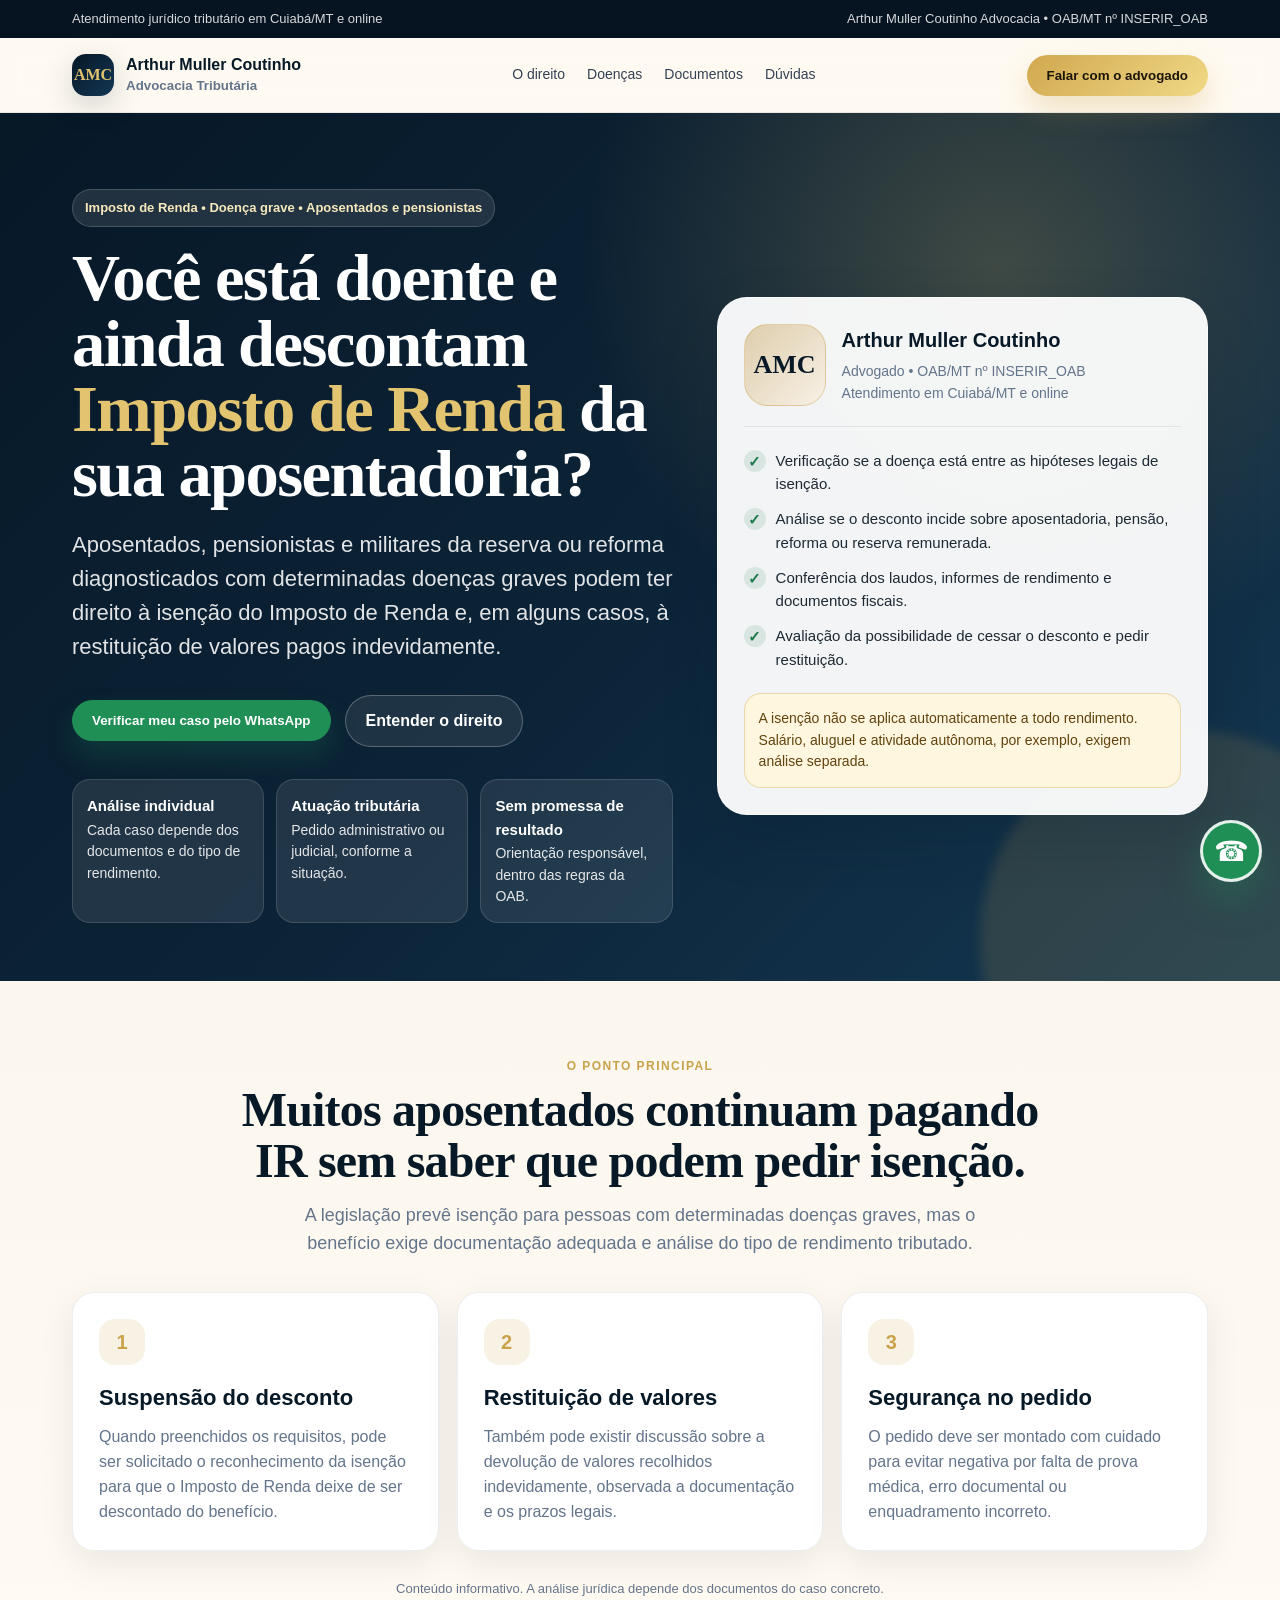
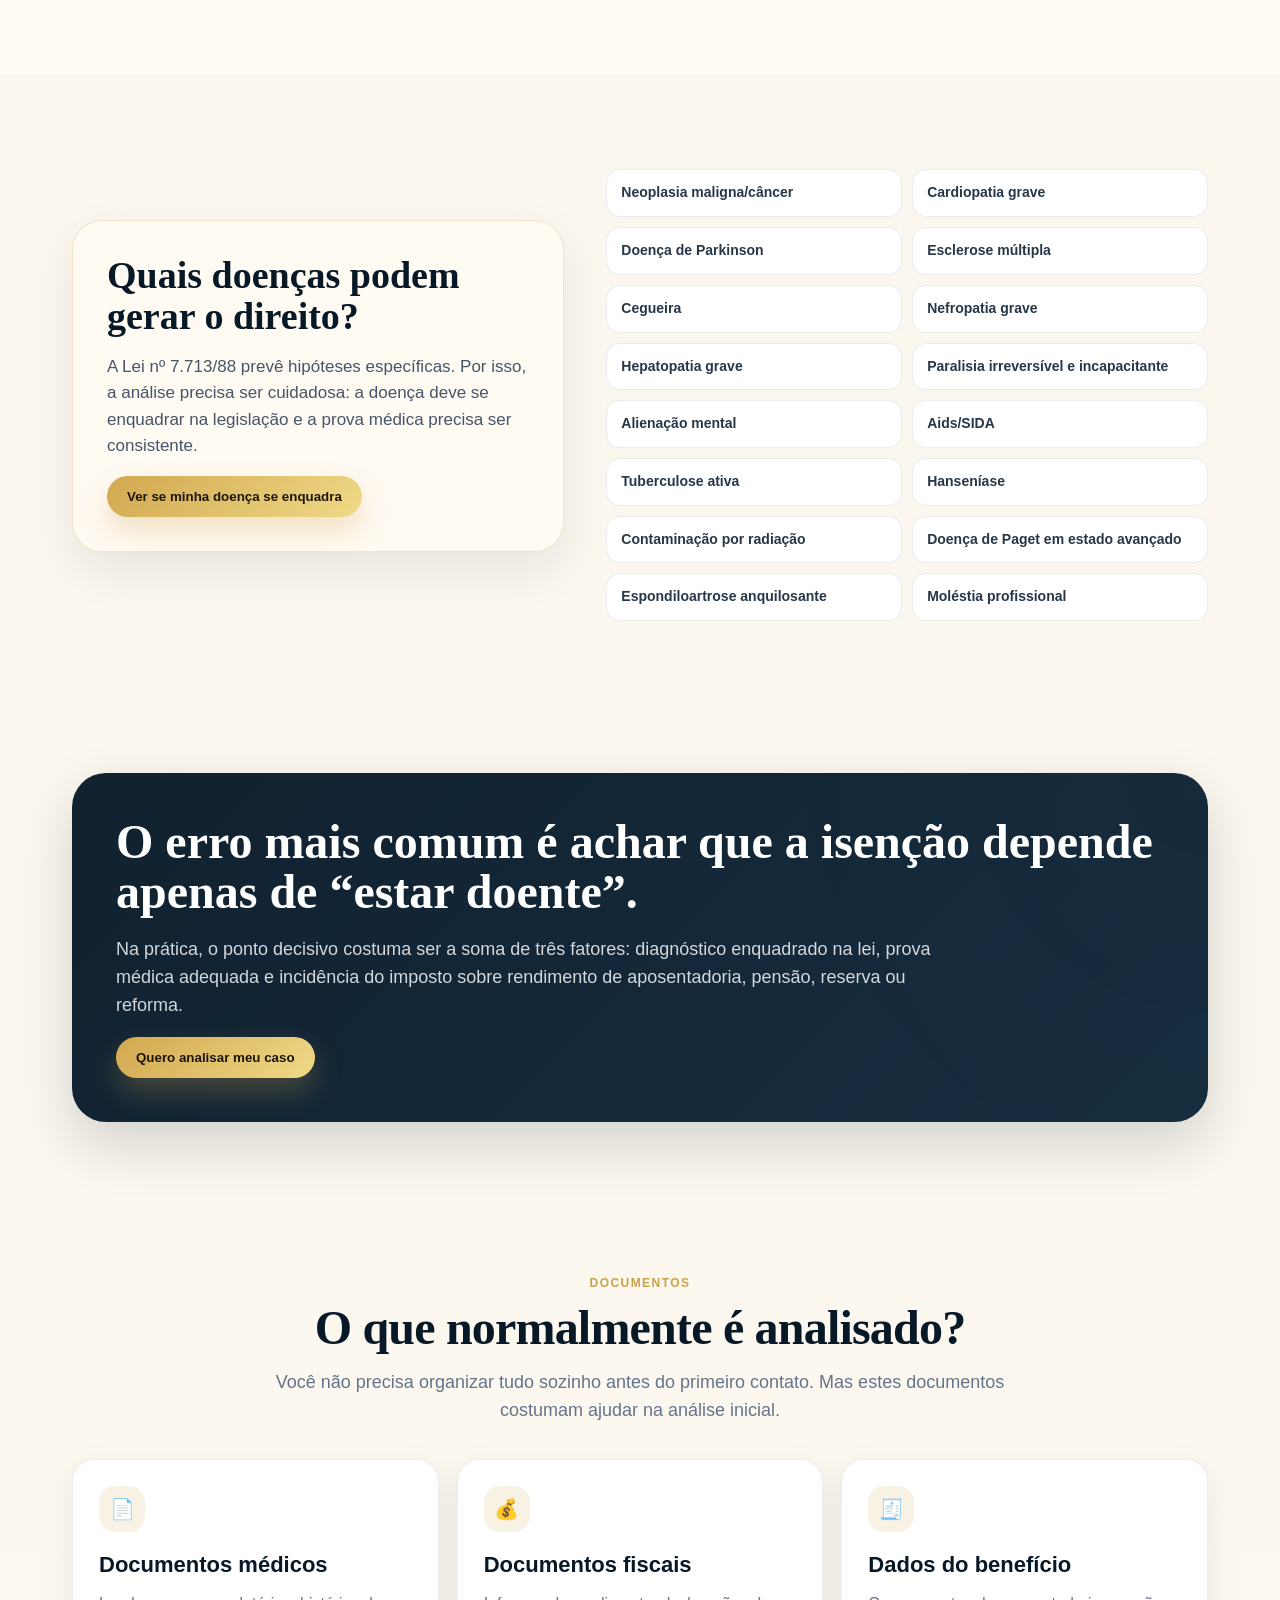
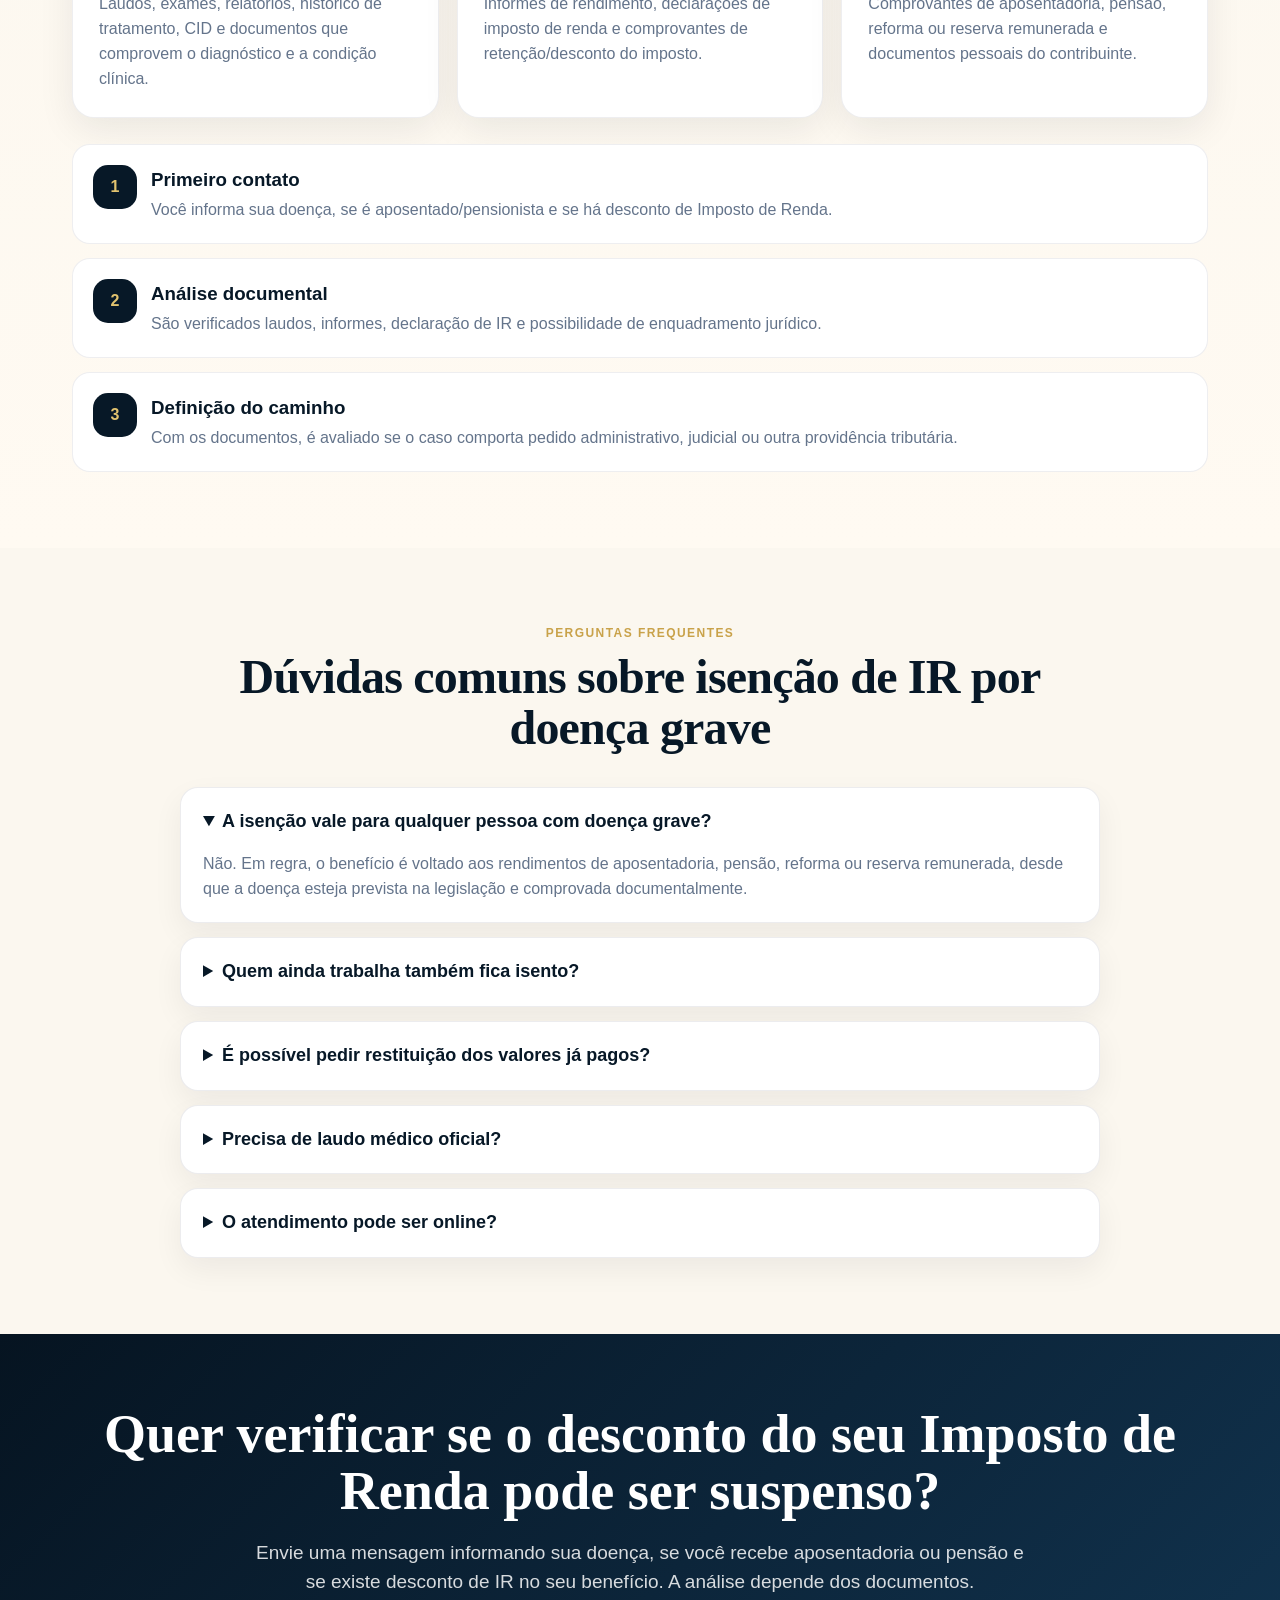
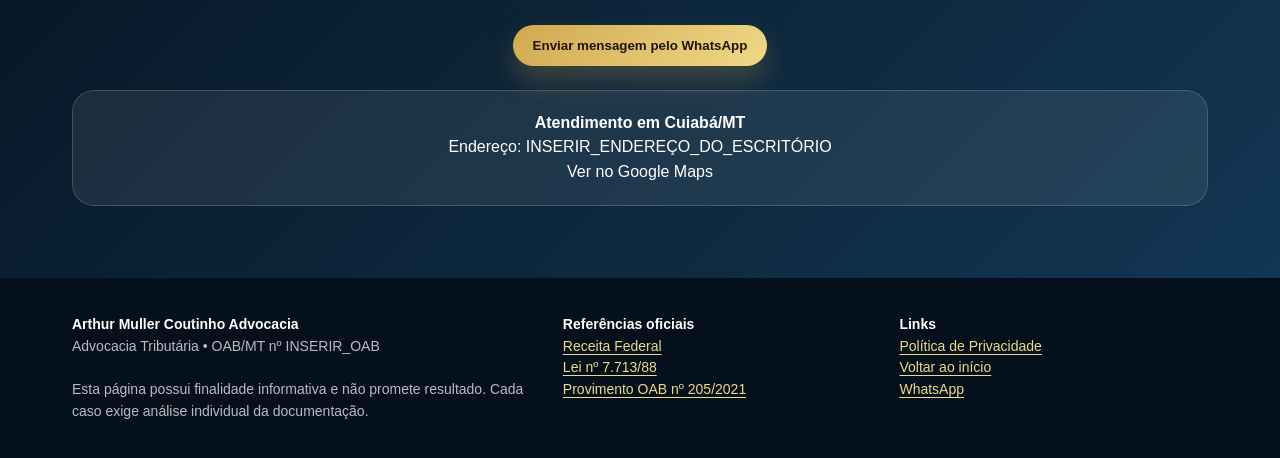
==== index.html @ 7a02614e "Add files via upload" ====
<!DOCTYPE html>
<html lang="pt-BR">
<head>
  <meta charset="UTF-8" />
  <meta name="viewport" content="width=device-width, initial-scale=1.0" />
  <title>Isenção de Imposto de Renda por Doença Grave | Arthur Muller Coutinho Advocacia</title>
  <meta name="description" content="Aposentados, pensionistas e militares reformados com doença grave podem ter direito à isenção de Imposto de Renda e à restituição de valores pagos indevidamente. Atendimento jurídico tributário em Cuiabá/MT." />
  <meta name="robots" content="index, follow" />
  <meta property="og:title" content="Aposentado com doença grave pode ter direito à isenção de Imposto de Renda" />
  <meta property="og:description" content="Entenda se é possível suspender o desconto mensal do IR e buscar restituição dos últimos anos." />
  <meta property="og:type" content="website" />
  <meta property="og:locale" content="pt_BR" />

  <style>
    :root {
      --navy: #071827;
      --navy-2: #0d2538;
      --gold: #c9a24a;
      --gold-2: #e2c36f;
      --cream: #f7f1e7;
      --paper: #fffaf2;
      --text: #1e2933;
      --muted: #64748b;
      --green: #1f7a4d;
      --white: #ffffff;
      --danger: #8a4b13;
      --shadow: 0 22px 55px rgba(7, 24, 39, .16);
      --radius: 22px;
      --max: 1180px;
    }

    * { box-sizing: border-box; }
    html { scroll-behavior: smooth; }
    body {
      margin: 0;
      font-family: Arial, Helvetica, sans-serif;
      color: var(--text);
      background: #fbf7ef;
      line-height: 1.55;
    }

    a { color: inherit; text-decoration: none; }
    .container { max-width: var(--max); margin: 0 auto; padding: 0 22px; }

    .topbar {
      background: #061421;
      color: rgba(255,255,255,.84);
      font-size: 13px;
      padding: 9px 0;
    }

    .topbar .container {
      display: flex;
      justify-content: space-between;
      gap: 16px;
      align-items: center;
      flex-wrap: wrap;
    }

    header {
      position: sticky;
      top: 0;
      z-index: 50;
      background: rgba(255, 250, 242, .94);
      backdrop-filter: blur(12px);
      border-bottom: 1px solid rgba(7, 24, 39, .08);
    }

    .nav {
      min-height: 74px;
      display: flex;
      align-items: center;
      justify-content: space-between;
      gap: 20px;
    }

    .brand {
      display: flex;
      align-items: center;
      gap: 12px;
      font-weight: 800;
      color: var(--navy);
    }

    .brand-mark {
      width: 42px; height: 42px;
      border-radius: 14px;
      background: linear-gradient(135deg, var(--navy), #123653);
      display: grid; place-items: center;
      color: var(--gold-2);
      font-family: Georgia, serif;
      font-weight: 900;
      box-shadow: 0 10px 30px rgba(7,24,39,.18);
    }

    .brand small {
      display: block;
      color: var(--muted);
      font-weight: 600;
      margin-top: -2px;
    }

    .menu {
      display: flex;
      gap: 22px;
      align-items: center;
      font-size: 14px;
      color: #334155;
    }

    .btn {
      display: inline-flex;
      align-items: center;
      justify-content: center;
      gap: 9px;
      border: 0;
      border-radius: 999px;
      padding: 13px 20px;
      font-weight: 800;
      cursor: pointer;
      transition: transform .18s ease, box-shadow .18s ease, opacity .18s ease;
      text-align: center;
    }

    .btn:hover { transform: translateY(-1px); }
    .btn-gold {
      background: linear-gradient(135deg, #d1a84f, #f0d987);
      color: #1c1609;
      box-shadow: 0 14px 28px rgba(201,162,74,.28);
    }

    .btn-whatsapp {
      background: #1f8f56;
      color: white;
      box-shadow: 0 14px 28px rgba(31,143,86,.24);
    }

    .btn-outline {
      border: 1px solid rgba(255,255,255,.26);
      color: white;
      background: rgba(255,255,255,.08);
    }

    .hero {
      position: relative;
      overflow: hidden;
      background:
        radial-gradient(circle at 78% 18%, rgba(226,195,111,.24), transparent 34%),
        linear-gradient(135deg, #071827 0%, #0c2438 54%, #143853 100%);
      color: white;
      padding: 76px 0 58px;
    }

    .hero:after {
      content: "";
      position: absolute;
      inset: auto -120px -170px auto;
      width: 420px; height: 420px;
      border-radius: 50%;
      background: rgba(201,162,74,.16);
      filter: blur(6px);
    }

    .hero-grid {
      position: relative;
      z-index: 1;
      display: grid;
      grid-template-columns: 1.1fr .9fr;
      gap: 44px;
      align-items: center;
    }

    .eyebrow {
      display: inline-flex;
      gap: 8px;
      align-items: center;
      padding: 8px 12px;
      border-radius: 999px;
      background: rgba(255,255,255,.10);
      border: 1px solid rgba(255,255,255,.17);
      color: #f7e9bd;
      font-weight: 800;
      font-size: 13px;
      margin-bottom: 18px;
    }

    h1 {
      margin: 0;
      font-family: Georgia, 'Times New Roman', serif;
      font-size: clamp(36px, 5.2vw, 68px);
      line-height: .98;
      letter-spacing: -1.6px;
    }

    .hero h1 span { color: var(--gold-2); }

    .lead {
      font-size: clamp(18px, 2.1vw, 22px);
      color: rgba(255,255,255,.88);
      max-width: 760px;
      margin: 22px 0 0;
    }

    .hero-actions {
      display: flex;
      gap: 14px;
      flex-wrap: wrap;
      margin-top: 30px;
      align-items: center;
    }

    .trust-row {
      display: grid;
      grid-template-columns: repeat(3, 1fr);
      gap: 12px;
      margin-top: 32px;
    }

    .trust-item {
      padding: 14px;
      border-radius: 18px;
      background: rgba(255,255,255,.09);
      border: 1px solid rgba(255,255,255,.13);
      color: rgba(255,255,255,.88);
      font-size: 14px;
    }

    .trust-item strong {
      display: block;
      color: white;
      font-size: 15px;
      margin-bottom: 2px;
    }

    .hero-card {
      background: rgba(255,255,255,.95);
      color: var(--text);
      border-radius: 30px;
      padding: 26px;
      box-shadow: var(--shadow);
      border: 1px solid rgba(255,255,255,.55);
    }

    .lawyer-box {
      display: grid;
      grid-template-columns: 82px 1fr;
      gap: 16px;
      align-items: center;
      padding-bottom: 20px;
      border-bottom: 1px solid rgba(15,23,42,.08);
    }

    .avatar {
      width: 82px; height: 82px;
      border-radius: 24px;
      background:
        linear-gradient(135deg, rgba(201,162,74,.25), transparent),
        linear-gradient(135deg, #e7ded0, #f8f1e6);
      display: grid;
      place-items: center;
      font-family: Georgia, serif;
      color: var(--navy);
      font-weight: 900;
      font-size: 26px;
      border: 1px solid rgba(201,162,74,.35);
    }

    .lawyer-box h2 { margin: 0; font-size: 20px; color: var(--navy); }
    .lawyer-box p { margin: 5px 0 0; color: var(--muted); font-size: 14px; }

    .checklist {
      margin: 22px 0 0;
      padding: 0;
      list-style: none;
      display: grid;
      gap: 12px;
    }

    .checklist li {
      display: flex;
      gap: 10px;
      align-items: flex-start;
      font-size: 15px;
    }

    .check {
      flex: 0 0 22px;
      width: 22px; height: 22px;
      border-radius: 50%;
      display: grid; place-items: center;
      background: rgba(31,122,77,.12);
      color: var(--green);
      font-weight: 900;
      margin-top: 1px;
    }

    .hero-card .mini-warning {
      margin-top: 22px;
      background: #fff6df;
      border: 1px solid rgba(201,162,74,.35);
      color: #61420d;
      padding: 14px;
      border-radius: 17px;
      font-size: 14px;
    }

    section { padding: 76px 0; }
    .section-title {
      max-width: 820px;
      margin: 0 auto 34px;
      text-align: center;
    }

    .section-title .tag {
      color: var(--gold);
      font-weight: 900;
      text-transform: uppercase;
      font-size: 12px;
      letter-spacing: .12em;
      margin-bottom: 10px;
    }

    .section-title h2 {
      font-family: Georgia, 'Times New Roman', serif;
      color: var(--navy);
      font-size: clamp(30px, 4vw, 48px);
      line-height: 1.05;
      margin: 0;
      letter-spacing: -.8px;
    }

    .section-title p {
      color: var(--muted);
      font-size: 18px;
      margin: 16px auto 0;
      max-width: 740px;
    }

    .cards {
      display: grid;
      grid-template-columns: repeat(3, 1fr);
      gap: 18px;
    }

    .card {
      background: var(--white);
      border-radius: var(--radius);
      padding: 26px;
      box-shadow: 0 12px 36px rgba(7,24,39,.08);
      border: 1px solid rgba(15,23,42,.07);
    }

    .card-icon {
      width: 46px; height: 46px;
      border-radius: 16px;
      display: grid; place-items: center;
      background: rgba(201,162,74,.14);
      color: var(--gold);
      font-weight: 900;
      margin-bottom: 16px;
      font-size: 20px;
    }

    .card h3 { margin: 0 0 10px; color: var(--navy); font-size: 22px; }
    .card p { margin: 0; color: var(--muted); }

    .split {
      display: grid;
      grid-template-columns: .9fr 1.1fr;
      gap: 42px;
      align-items: center;
    }

    .panel {
      background: var(--paper);
      border: 1px solid rgba(201,162,74,.24);
      border-radius: 30px;
      padding: 34px;
      box-shadow: 0 18px 48px rgba(7,24,39,.08);
    }

    .panel h2 {
      margin: 0 0 14px;
      color: var(--navy);
      font-family: Georgia, serif;
      font-size: 38px;
      line-height: 1.08;
    }

    .panel p { color: #475569; font-size: 17px; }

    .disease-grid {
      display: grid;
      grid-template-columns: repeat(2, 1fr);
      gap: 10px;
      margin-top: 18px;
    }

    .disease {
      background: white;
      border: 1px solid rgba(15,23,42,.08);
      border-radius: 14px;
      padding: 12px 14px;
      font-weight: 700;
      color: #263747;
      font-size: 14px;
    }

    .highlight {
      background:
        linear-gradient(135deg, rgba(7,24,39,.96), rgba(13,37,56,.96)),
        radial-gradient(circle at top right, rgba(226,195,111,.3), transparent 40%);
      color: white;
      border-radius: 34px;
      padding: 44px;
      box-shadow: var(--shadow);
      overflow: hidden;
      position: relative;
    }

    .highlight h2 {
      font-family: Georgia, serif;
      font-size: clamp(30px, 4vw, 48px);
      line-height: 1.05;
      margin: 0;
    }

    .highlight p {
      color: rgba(255,255,255,.82);
      font-size: 18px;
      max-width: 850px;
    }

    .steps {
      counter-reset: step;
      display: grid;
      gap: 14px;
      margin-top: 26px;
    }

    .step {
      counter-increment: step;
      background: white;
      border-radius: 18px;
      padding: 20px;
      display: grid;
      grid-template-columns: 44px 1fr;
      gap: 14px;
      align-items: start;
      border: 1px solid rgba(15,23,42,.07);
    }

    .step:before {
      content: counter(step);
      width: 44px; height: 44px;
      border-radius: 15px;
      display: grid; place-items: center;
      background: var(--navy);
      color: var(--gold-2);
      font-weight: 900;
    }

    .step h3 { margin: 0 0 4px; color: var(--navy); }
    .step p { margin: 0; color: var(--muted); }

    .faq {
      max-width: 920px;
      margin: 0 auto;
      display: grid;
      gap: 14px;
    }

    details {
      background: white;
      border-radius: 18px;
      padding: 20px 22px;
      border: 1px solid rgba(15,23,42,.08);
      box-shadow: 0 12px 30px rgba(7,24,39,.06);
    }

    summary {
      cursor: pointer;
      color: var(--navy);
      font-weight: 900;
      font-size: 18px;
    }

    details p {
      color: var(--muted);
      margin-bottom: 0;
    }

    .cta-final {
      background: linear-gradient(135deg, #061421, #123653);
      color: white;
      padding: 72px 0;
      text-align: center;
    }

    .cta-final h2 {
      font-family: Georgia, serif;
      font-size: clamp(32px, 4.4vw, 54px);
      margin: 0;
      line-height: 1.05;
    }

    .cta-final p {
      color: rgba(255,255,255,.84);
      font-size: 19px;
      max-width: 780px;
      margin: 18px auto 28px;
    }

    footer {
      background: #04101b;
      color: rgba(255,255,255,.72);
      padding: 36px 0;
      font-size: 14px;
    }

    .footer-grid {
      display: grid;
      grid-template-columns: 1.2fr .8fr .8fr;
      gap: 28px;
    }

    footer strong { color: white; }
    footer a { color: #f0d987; text-decoration: underline; text-underline-offset: 3px; }

    .fixed-whatsapp {
      position: fixed;
      right: 18px;
      bottom: 18px;
      z-index: 80;
      width: 62px; height: 62px;
      border-radius: 50%;
      display: grid; place-items: center;
      background: #1f8f56;
      color: white;
      box-shadow: 0 18px 38px rgba(31,143,86,.34);
      font-size: 28px;
      border: 3px solid rgba(255,255,255,.88);
    }

    .soft {
      background: linear-gradient(180deg, #fbf7ef, #fffaf2);
    }

    .legal-note {
      max-width: 920px;
      margin: 28px auto 0;
      font-size: 13px;
      color: var(--muted);
      text-align: center;
    }

    .map-box {
      margin-top: 24px;
      background: rgba(255,255,255,.08);
      border: 1px solid rgba(255,255,255,.16);
      border-radius: 22px;
      padding: 20px;
    }

    @media (max-width: 940px) {
      .menu { display: none; }
      .hero-grid, .split, .footer-grid { grid-template-columns: 1fr; }
      .cards { grid-template-columns: 1fr; }
      .trust-row { grid-template-columns: 1fr; }
      section { padding: 56px 0; }
      .hero { padding: 52px 0; }
      .highlight { padding: 30px; }
    }

    @media (max-width: 560px) {
      .container { padding: 0 16px; }
      .hero-actions .btn { width: 100%; }
      .disease-grid { grid-template-columns: 1fr; }
      .lawyer-box { grid-template-columns: 1fr; }
      .fixed-whatsapp { width: 56px; height: 56px; }
    }
  </style>

  <script>
    // TROQUE AQUI PELO SEU NÚMERO COM DDI E DDD, APENAS NÚMEROS. Exemplo: 5565999999999
    const WHATSAPP_NUMBER = "5565999999999";
    const DEFAULT_MSG = "Olá, Dr. Arthur. Gostaria de saber se tenho direito à isenção de Imposto de Renda por doença grave.";
    function openWhatsApp(msg = DEFAULT_MSG) {
      const url = `https://wa.me/${WHATSAPP_NUMBER}?text=${encodeURIComponent(msg)}`;
      window.open(url, "_blank");
    }
  </script>
</head>

<body>
  <div class="topbar">
    <div class="container">
      <span>Atendimento jurídico tributário em Cuiabá/MT e online</span>
      <span>Arthur Muller Coutinho Advocacia • OAB/MT nº INSERIR_OAB</span>
    </div>
  </div>

  <header>
    <div class="container nav">
      <a class="brand" href="#inicio" aria-label="Página inicial">
        <div class="brand-mark">AMC</div>
        <div>
          Arthur Muller Coutinho
          <small>Advocacia Tributária</small>
        </div>
      </a>

      <nav class="menu" aria-label="Menu principal">
        <a href="#direito">O direito</a>
        <a href="#doencas">Doenças</a>
        <a href="#documentos">Documentos</a>
        <a href="#duvidas">Dúvidas</a>
      </nav>

      <button class="btn btn-gold" onclick="openWhatsApp()">Falar com o advogado</button>
    </div>
  </header>

  <main id="inicio">
    <section class="hero">
      <div class="container hero-grid">
        <div>
          <div class="eyebrow">Imposto de Renda • Doença grave • Aposentados e pensionistas</div>
          <h1>Você está doente e ainda descontam <span>Imposto de Renda</span> da sua aposentadoria?</h1>
          <p class="lead">
            Aposentados, pensionistas e militares da reserva ou reforma diagnosticados com determinadas doenças graves podem ter direito à isenção do Imposto de Renda e, em alguns casos, à restituição de valores pagos indevidamente.
          </p>

          <div class="hero-actions">
            <button class="btn btn-whatsapp" onclick="openWhatsApp('Olá, Dr. Arthur. Sou aposentado ou pensionista e gostaria de verificar a isenção de Imposto de Renda por doença grave.')">Verificar meu caso pelo WhatsApp</button>
            <a class="btn btn-outline" href="#direito">Entender o direito</a>
          </div>

          <div class="trust-row">
            <div class="trust-item"><strong>Análise individual</strong> Cada caso depende dos documentos e do tipo de rendimento.</div>
            <div class="trust-item"><strong>Atuação tributária</strong> Pedido administrativo ou judicial, conforme a situação.</div>
            <div class="trust-item"><strong>Sem promessa de resultado</strong> Orientação responsável, dentro das regras da OAB.</div>
          </div>
        </div>

        <aside class="hero-card" aria-label="Resumo da análise jurídica">
          <div class="lawyer-box">
            <div class="avatar">AMC</div>
            <div>
              <h2>Arthur Muller Coutinho</h2>
              <p>Advogado • OAB/MT nº INSERIR_OAB<br>Atendimento em Cuiabá/MT e online</p>
            </div>
          </div>

          <ul class="checklist">
            <li><span class="check">✓</span><span>Verificação se a doença está entre as hipóteses legais de isenção.</span></li>
            <li><span class="check">✓</span><span>Análise se o desconto incide sobre aposentadoria, pensão, reforma ou reserva remunerada.</span></li>
            <li><span class="check">✓</span><span>Conferência dos laudos, informes de rendimento e documentos fiscais.</span></li>
            <li><span class="check">✓</span><span>Avaliação da possibilidade de cessar o desconto e pedir restituição.</span></li>
          </ul>

          <div class="mini-warning">
            A isenção não se aplica automaticamente a todo rendimento. Salário, aluguel e atividade autônoma, por exemplo, exigem análise separada.
          </div>
        </aside>
      </div>
    </section>

    <section id="direito" class="soft">
      <div class="container">
        <div class="section-title">
          <div class="tag">O ponto principal</div>
          <h2>Muitos aposentados continuam pagando IR sem saber que podem pedir isenção.</h2>
          <p>
            A legislação prevê isenção para pessoas com determinadas doenças graves, mas o benefício exige documentação adequada e análise do tipo de rendimento tributado.
          </p>
        </div>

        <div class="cards">
          <div class="card">
            <div class="card-icon">1</div>
            <h3>Suspensão do desconto</h3>
            <p>Quando preenchidos os requisitos, pode ser solicitado o reconhecimento da isenção para que o Imposto de Renda deixe de ser descontado do benefício.</p>
          </div>
          <div class="card">
            <div class="card-icon">2</div>
            <h3>Restituição de valores</h3>
            <p>Também pode existir discussão sobre a devolução de valores recolhidos indevidamente, observada a documentação e os prazos legais.</p>
          </div>
          <div class="card">
            <div class="card-icon">3</div>
            <h3>Segurança no pedido</h3>
            <p>O pedido deve ser montado com cuidado para evitar negativa por falta de prova médica, erro documental ou enquadramento incorreto.</p>
          </div>
        </div>

        <p class="legal-note">
          Conteúdo informativo. A análise jurídica depende dos documentos do caso concreto.
        </p>
      </div>
    </section>

    <section id="doencas">
      <div class="container split">
        <div class="panel">
          <h2>Quais doenças podem gerar o direito?</h2>
          <p>
            A Lei nº 7.713/88 prevê hipóteses específicas. Por isso, a análise precisa ser cuidadosa: a doença deve se enquadrar na legislação e a prova médica precisa ser consistente.
          </p>
          <button class="btn btn-gold" onclick="openWhatsApp('Olá, Dr. Arthur. Gostaria de saber se a minha doença se enquadra na isenção de Imposto de Renda.')">Ver se minha doença se enquadra</button>
        </div>

        <div class="disease-grid">
          <div class="disease">Neoplasia maligna/câncer</div>
          <div class="disease">Cardiopatia grave</div>
          <div class="disease">Doença de Parkinson</div>
          <div class="disease">Esclerose múltipla</div>
          <div class="disease">Cegueira</div>
          <div class="disease">Nefropatia grave</div>
          <div class="disease">Hepatopatia grave</div>
          <div class="disease">Paralisia irreversível e incapacitante</div>
          <div class="disease">Alienação mental</div>
          <div class="disease">Aids/SIDA</div>
          <div class="disease">Tuberculose ativa</div>
          <div class="disease">Hanseníase</div>
          <div class="disease">Contaminação por radiação</div>
          <div class="disease">Doença de Paget em estado avançado</div>
          <div class="disease">Espondiloartrose anquilosante</div>
          <div class="disease">Moléstia profissional</div>
        </div>
      </div>
    </section>

    <section>
      <div class="container">
        <div class="highlight">
          <h2>O erro mais comum é achar que a isenção depende apenas de “estar doente”.</h2>
          <p>
            Na prática, o ponto decisivo costuma ser a soma de três fatores: diagnóstico enquadrado na lei, prova médica adequada e incidência do imposto sobre rendimento de aposentadoria, pensão, reserva ou reforma.
          </p>
          <button class="btn btn-gold" onclick="openWhatsApp('Olá, Dr. Arthur. Tenho doença grave e desconto de IR. Quero uma análise do meu caso.')">Quero analisar meu caso</button>
        </div>
      </div>
    </section>

    <section id="documentos" class="soft">
      <div class="container">
        <div class="section-title">
          <div class="tag">Documentos</div>
          <h2>O que normalmente é analisado?</h2>
          <p>Você não precisa organizar tudo sozinho antes do primeiro contato. Mas estes documentos costumam ajudar na análise inicial.</p>
        </div>

        <div class="cards">
          <div class="card">
            <div class="card-icon">📄</div>
            <h3>Documentos médicos</h3>
            <p>Laudos, exames, relatórios, histórico de tratamento, CID e documentos que comprovem o diagnóstico e a condição clínica.</p>
          </div>
          <div class="card">
            <div class="card-icon">💰</div>
            <h3>Documentos fiscais</h3>
            <p>Informes de rendimento, declarações de imposto de renda e comprovantes de retenção/desconto do imposto.</p>
          </div>
          <div class="card">
            <div class="card-icon">🧾</div>
            <h3>Dados do benefício</h3>
            <p>Comprovantes de aposentadoria, pensão, reforma ou reserva remunerada e documentos pessoais do contribuinte.</p>
          </div>
        </div>

        <div class="steps">
          <div class="step">
            <div>
              <h3>Primeiro contato</h3>
              <p>Você informa sua doença, se é aposentado/pensionista e se há desconto de Imposto de Renda.</p>
            </div>
          </div>
          <div class="step">
            <div>
              <h3>Análise documental</h3>
              <p>São verificados laudos, informes, declaração de IR e possibilidade de enquadramento jurídico.</p>
            </div>
          </div>
          <div class="step">
            <div>
              <h3>Definição do caminho</h3>
              <p>Com os documentos, é avaliado se o caso comporta pedido administrativo, judicial ou outra providência tributária.</p>
            </div>
          </div>
        </div>
      </div>
    </section>

    <section id="duvidas">
      <div class="container">
        <div class="section-title">
          <div class="tag">Perguntas frequentes</div>
          <h2>Dúvidas comuns sobre isenção de IR por doença grave</h2>
        </div>

        <div class="faq">
          <details open>
            <summary>A isenção vale para qualquer pessoa com doença grave?</summary>
            <p>Não. Em regra, o benefício é voltado aos rendimentos de aposentadoria, pensão, reforma ou reserva remunerada, desde que a doença esteja prevista na legislação e comprovada documentalmente.</p>
          </details>

          <details>
            <summary>Quem ainda trabalha também fica isento?</summary>
            <p>A isenção não alcança automaticamente salário, aluguel, pró-labore ou outros rendimentos de atividade comum. O ponto central costuma ser o rendimento de aposentadoria, pensão, reforma ou reserva.</p>
          </details>

          <details>
            <summary>É possível pedir restituição dos valores já pagos?</summary>
            <p>Em alguns casos, sim. É necessário verificar a data do diagnóstico, os descontos realizados, as declarações apresentadas e os prazos legais aplicáveis.</p>
          </details>

          <details>
            <summary>Precisa de laudo médico oficial?</summary>
            <p>A documentação médica é essencial. A exigência e a suficiência da prova podem variar conforme a via adotada e a situação concreta. Por isso, é importante analisar os documentos antes de definir a estratégia.</p>
          </details>

          <details>
            <summary>O atendimento pode ser online?</summary>
            <p>Sim. A análise inicial pode ser feita por WhatsApp, com envio dos documentos necessários de forma organizada.</p>
          </details>
        </div>
      </div>
    </section>

    <section class="cta-final">
      <div class="container">
        <h2>Quer verificar se o desconto do seu Imposto de Renda pode ser suspenso?</h2>
        <p>
          Envie uma mensagem informando sua doença, se você recebe aposentadoria ou pensão e se existe desconto de IR no seu benefício. A análise depende dos documentos.
        </p>
        <button class="btn btn-gold" onclick="openWhatsApp('Olá, Dr. Arthur. Quero verificar se posso pedir isenção de Imposto de Renda por doença grave. Sou aposentado/pensionista e tenho desconto de IR.')">Enviar mensagem pelo WhatsApp</button>

        <div class="map-box">
          <strong>Atendimento em Cuiabá/MT</strong><br>
          Endereço: INSERIR_ENDEREÇO_DO_ESCRITÓRIO<br>
          <a href="INSERIR_LINK_GOOGLE_MAPS" target="_blank" rel="noopener">Ver no Google Maps</a>
        </div>
      </div>
    </section>
  </main>

  <footer>
    <div class="container footer-grid">
      <div>
        <strong>Arthur Muller Coutinho Advocacia</strong><br>
        Advocacia Tributária • OAB/MT nº INSERIR_OAB<br><br>
        Esta página possui finalidade informativa e não promete resultado. Cada caso exige análise individual da documentação.
      </div>
      <div>
        <strong>Referências oficiais</strong><br>
        <a href="https://www.gov.br/receitafederal/pt-br/assuntos/meu-imposto-de-renda/preenchimento/molestia-grave" target="_blank" rel="noopener">Receita Federal</a><br>
        <a href="https://www.planalto.gov.br/ccivil_03/leis/l7713.htm" target="_blank" rel="noopener">Lei nº 7.713/88</a><br>
        <a href="https://www.oab.org.br/leisnormas/legislacao/provimentos/205-2021" target="_blank" rel="noopener">Provimento OAB nº 205/2021</a>
      </div>
      <div>
        <strong>Links</strong><br>
        <a href="politica-privacidade.html">Política de Privacidade</a><br>
        <a href="#inicio">Voltar ao início</a><br>
        <a href="#" onclick="openWhatsApp(); return false;">WhatsApp</a>
      </div>
    </div>
  </footer>

  <button class="fixed-whatsapp" onclick="openWhatsApp()" aria-label="Falar pelo WhatsApp">☎</button>

  <script>
    // Pequeno reforço de acessibilidade: abre/fecha FAQ sem dependências externas.
    document.querySelectorAll('details').forEach((detail) => {
      detail.addEventListener('toggle', () => {});
    });
  </script>
</body>
</html>
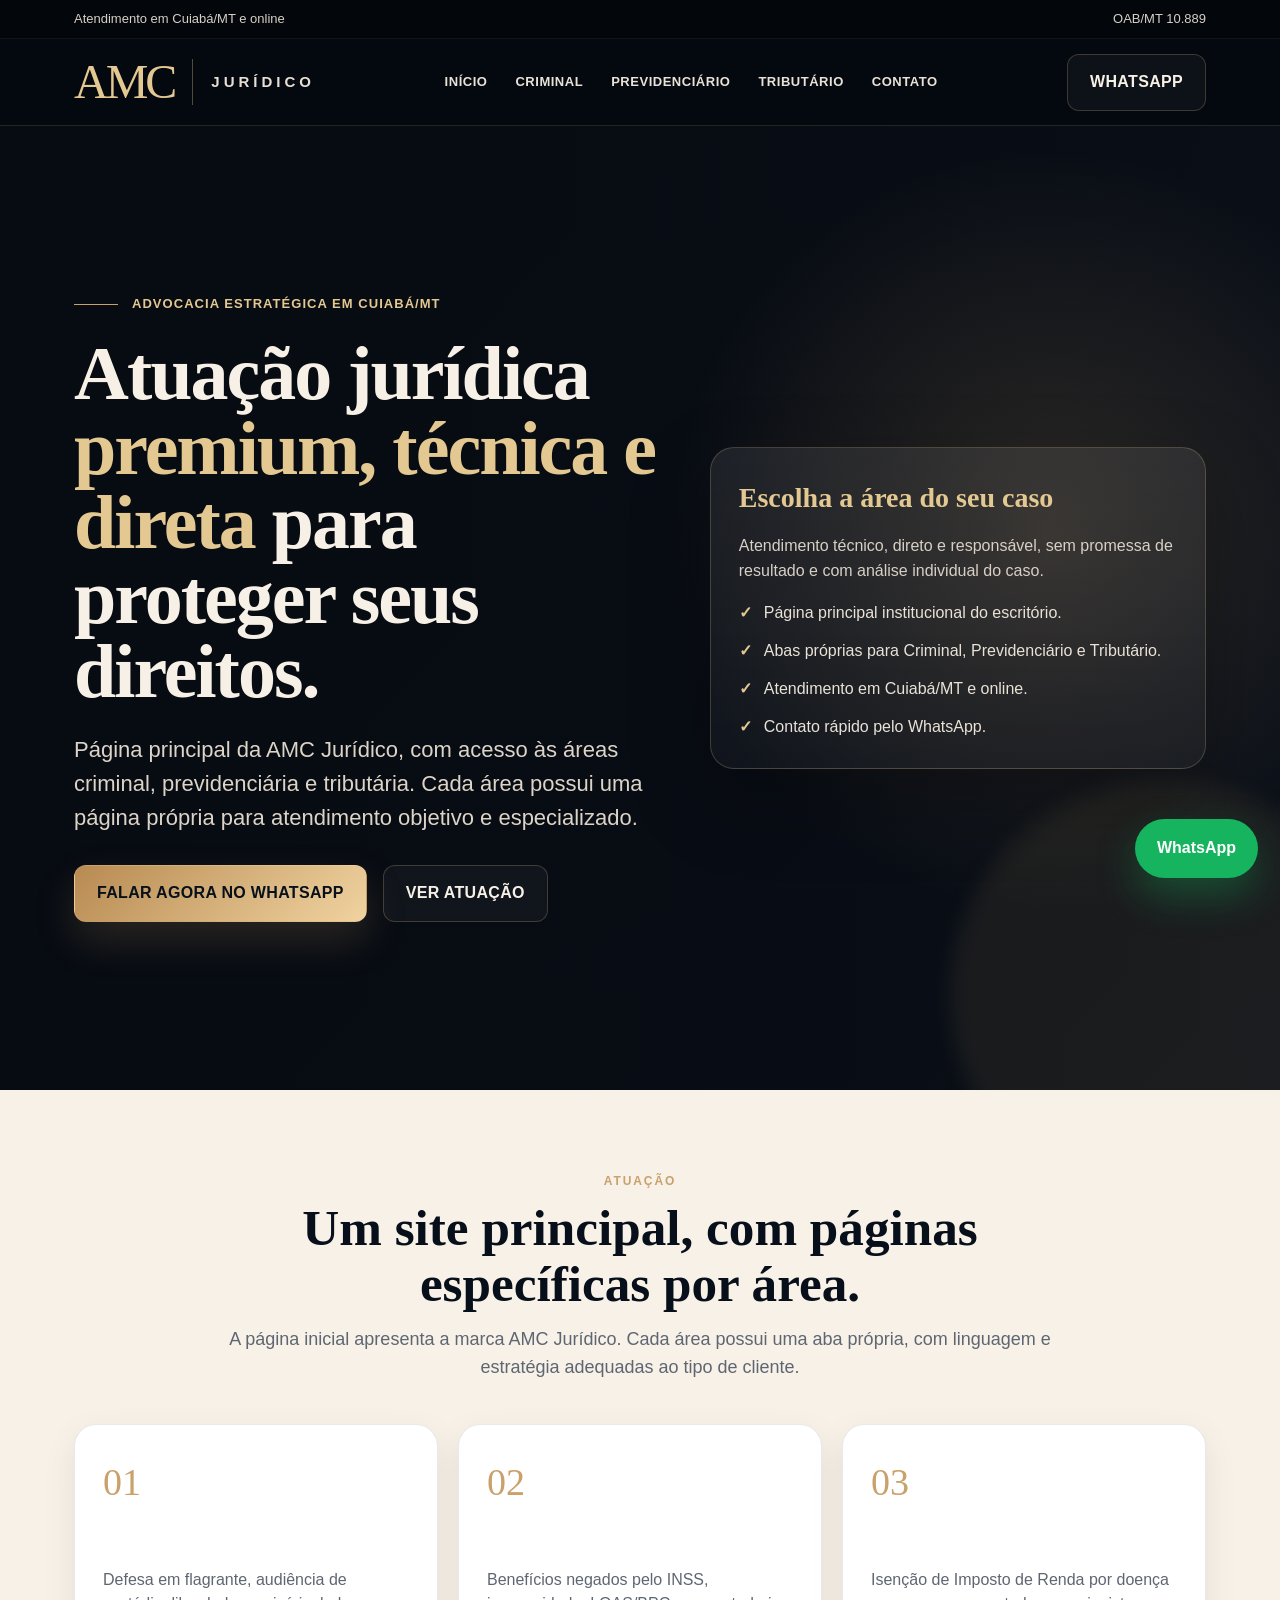
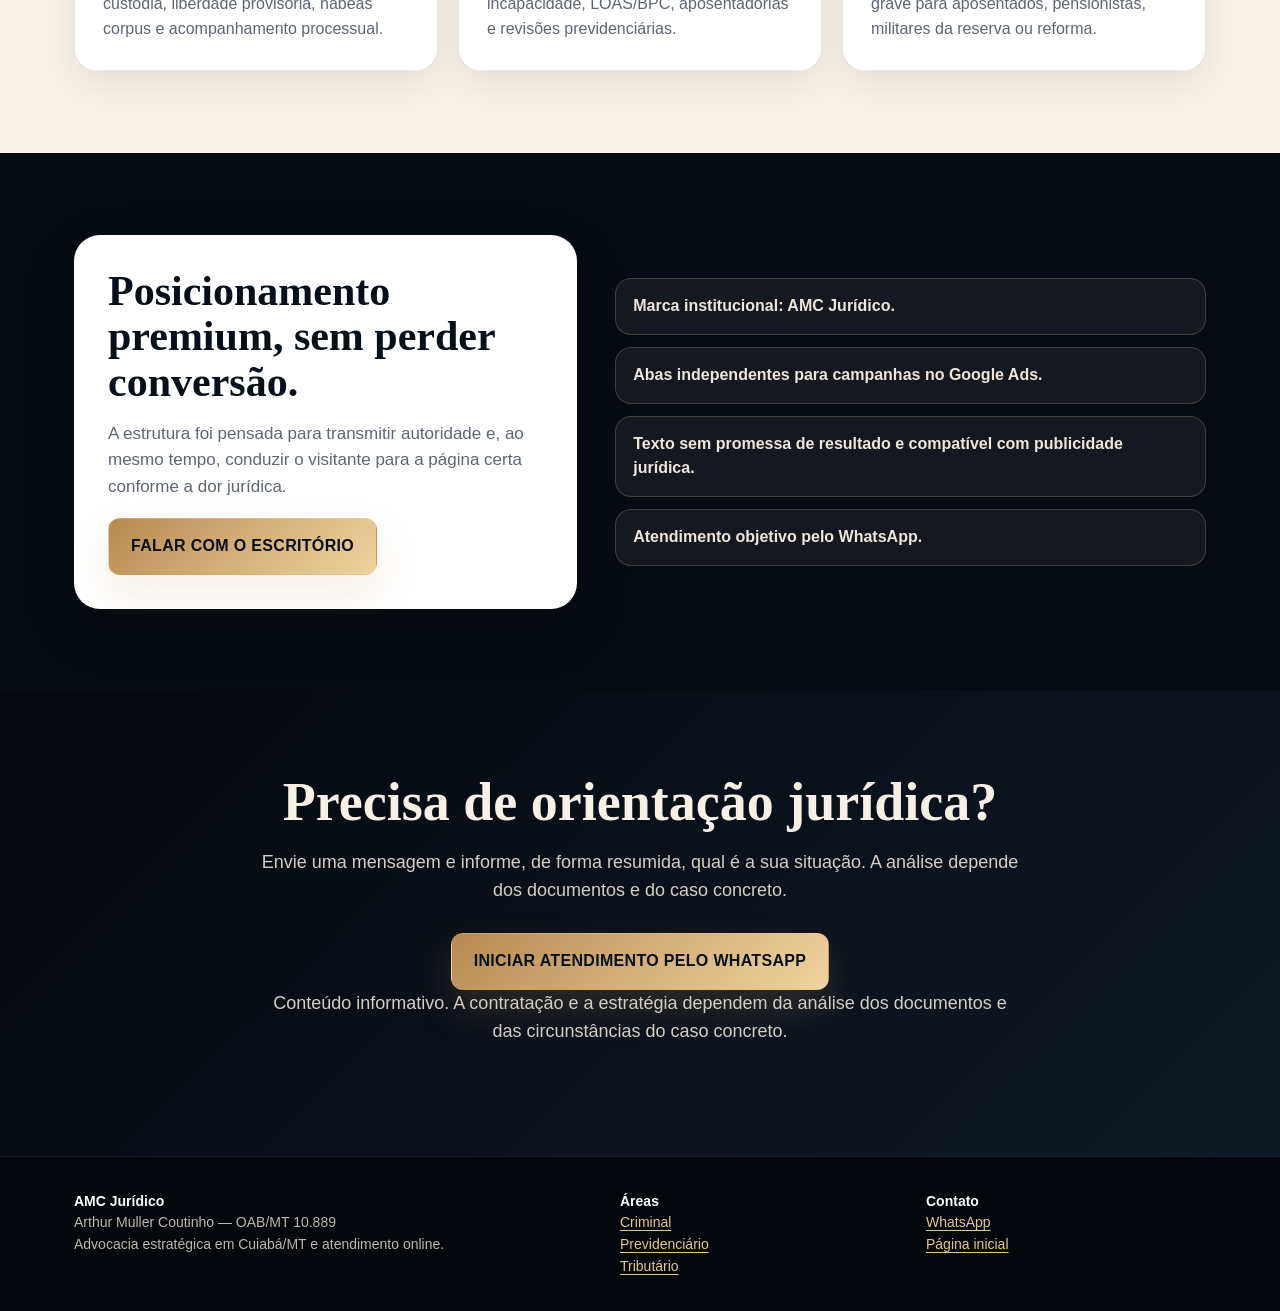
==== commit 4f2686b7: "Add files via upload" ====
--- a/index.html
+++ b/index.html
@@ -1,879 +1,209 @@
 <!DOCTYPE html>
 <html lang="pt-BR">
 <head>
-  <meta charset="UTF-8" />
-  <meta name="viewport" content="width=device-width, initial-scale=1.0" />
-  <title>Isenção de Imposto de Renda por Doença Grave | Arthur Muller Coutinho Advocacia</title>
-  <meta name="description" content="Aposentados, pensionistas e militares reformados com doença grave podem ter direito à isenção de Imposto de Renda e à restituição de valores pagos indevidamente. Atendimento jurídico tributário em Cuiabá/MT." />
-  <meta name="robots" content="index, follow" />
-  <meta property="og:title" content="Aposentado com doença grave pode ter direito à isenção de Imposto de Renda" />
-  <meta property="og:description" content="Entenda se é possível suspender o desconto mensal do IR e buscar restituição dos últimos anos." />
-  <meta property="og:type" content="website" />
-  <meta property="og:locale" content="pt_BR" />
+<!-- Google Tag Manager -->
+<script>
+(function(w,d,s,l,i){w[l]=w[l]||[];w[l].push({'gtm.start':new Date().getTime(),event:'gtm.js'});
+var f=d.getElementsByTagName(s)[0],j=d.createElement(s),dl=l!='dataLayer'?'&l='+l:'';j.async=true;
+j.src='https://www.googletagmanager.com/gtm.js?id='+i+dl;f.parentNode.insertBefore(j,f);
+})(window,document,'script','dataLayer','GTM-NRM596PH');
+</script>
+<!-- End Google Tag Manager -->
+<meta charset="UTF-8">
+<meta name="viewport" content="width=device-width, initial-scale=1.0">
+<title>AMC Jurídico | Advocacia Estratégica em Cuiabá</title>
+<meta name="description" content="AMC Jurídico. Página principal com atuação nas áreas criminal, previdenciária e tributária em Cuiabá/MT.">
+<meta name="theme-color" content="#080d14">
+<link rel="icon" type="image/png" href="favicon_amc.png">
+<link rel="shortcut icon" href="favicon.ico">
+<style>
+:root{
+  --bg:#070b12;
+  --bg2:#0b111b;
+  --gold:#c9a16a;
+  --gold2:#e4c891;
+  --text:#f7f0e6;
+  --muted:#c8c1b8;
+  --soft:#111926;
+  --card:#0d1521;
+  --line:rgba(228,200,145,.22);
+  --white:#fff;
+  --green:#18b86b;
+  --max:1180px;
+}
+*{box-sizing:border-box;margin:0;padding:0}
+html{scroll-behavior:smooth}
+body{font-family:Arial,Helvetica,sans-serif;background:var(--bg);color:var(--text);line-height:1.55;overflow-x:hidden}
+a{text-decoration:none;color:inherit}
+.container{max-width:var(--max);margin:0 auto;padding:0 24px}
+.topbar{background:#03060a;color:#d7d0c7;font-size:13px;padding:9px 0;border-bottom:1px solid rgba(255,255,255,.06)}
+.topbar .container{display:flex;justify-content:space-between;gap:16px;flex-wrap:wrap}
+.header{position:sticky;top:0;z-index:50;background:rgba(5,9,15,.94);backdrop-filter:blur(12px);border-bottom:1px solid rgba(228,200,145,.15)}
+.nav{min-height:86px;display:flex;align-items:center;justify-content:space-between;gap:24px}
+.brand{display:flex;align-items:center;gap:18px}
+.brand .amc{font-family:Georgia,'Times New Roman',serif;font-size:48px;letter-spacing:-3px;color:var(--gold2);line-height:1}
+.brand .divider{height:46px;width:1px;background:rgba(228,200,145,.35)}
+.brand .name{font-size:15px;text-transform:uppercase;letter-spacing:4px;font-weight:700;color:#e7dfd5;line-height:1.25}
+.menu{display:flex;align-items:center;gap:28px;font-size:13px;font-weight:800;text-transform:uppercase;letter-spacing:.04em;color:#e9e2d8}
+.menu a:hover{color:var(--gold2)}
+.btn{display:inline-flex;align-items:center;justify-content:center;gap:10px;border-radius:12px;border:1px solid var(--line);padding:15px 22px;font-weight:900;text-transform:uppercase;letter-spacing:.02em;cursor:pointer;transition:.2s ease}
+.btn:hover{transform:translateY(-1px)}
+.btn-gold{background:linear-gradient(135deg,#b88a52,#f0d3a0);color:#08101a;box-shadow:0 18px 40px rgba(201,161,106,.18)}
+.btn-dark{background:rgba(255,255,255,.04);color:var(--text)}
+.btn-whats{background:var(--green);color:#fff;border-color:rgba(255,255,255,.2)}
+.hero{position:relative;min-height:calc(100vh - 86px);display:flex;align-items:center;overflow:hidden;background:
+radial-gradient(circle at 82% 42%,rgba(201,161,106,.18),transparent 32%),
+linear-gradient(90deg,rgba(7,11,18,.98) 0%,rgba(7,11,18,.9) 43%,rgba(7,11,18,.64) 100%),
+linear-gradient(135deg,#090e16,#111927)}
+.hero:after{content:"";position:absolute;right:-100px;bottom:-120px;width:430px;height:430px;border-radius:50%;background:rgba(201,161,106,.09);filter:blur(10px)}
+.hero-grid{position:relative;z-index:1;display:grid;grid-template-columns:1fr .85fr;gap:52px;align-items:center;padding:86px 24px}
+.kicker{display:flex;align-items:center;gap:14px;color:var(--gold2);font-weight:800;text-transform:uppercase;letter-spacing:.08em;font-size:13px;margin-bottom:22px}
+.kicker:before{content:"";width:44px;height:1px;background:var(--gold)}
+h1{font-family:Georgia,'Times New Roman',serif;font-size:clamp(42px,6vw,76px);line-height:.98;letter-spacing:-2px;margin-bottom:24px}
+h1 span{color:var(--gold2)}
+.lead{font-size:clamp(18px,2vw,22px);color:#ddd4c8;max-width:720px;margin-bottom:30px}
+.actions{display:flex;gap:16px;flex-wrap:wrap;margin-top:24px}
+.hero-card{background:linear-gradient(180deg,rgba(255,255,255,.08),rgba(255,255,255,.035));border:1px solid var(--line);border-radius:24px;padding:28px;box-shadow:0 30px 80px rgba(0,0,0,.28)}
+.hero-card h3{font-family:Georgia,serif;font-size:28px;margin-bottom:14px;color:var(--gold2)}
+.hero-card p{color:#d8d0c6;margin-bottom:18px}
+.checklist{list-style:none;display:grid;gap:13px}
+.checklist li{display:flex;gap:12px;color:#e9e2d8}
+.checklist li:before{content:"✓";color:var(--gold2);font-weight:900}
+section{padding:82px 0}
+.section-light{background:#f8f1e8;color:#18212d}
+.section-light .section-title h2,.section-light h3{color:#07101a}
+.section-title{max-width:850px;margin:0 auto 42px;text-align:center}
+.section-title .tag{color:var(--gold);font-size:12px;font-weight:900;letter-spacing:.16em;text-transform:uppercase;margin-bottom:10px}
+.section-title h2{font-family:Georgia,serif;font-size:clamp(31px,4vw,52px);line-height:1.08;color:#fff}
+.section-title p{font-size:18px;color:#cfc6ba;margin-top:15px}
+.section-light .section-title p{color:#5e6672}
+.cards{display:grid;grid-template-columns:repeat(3,1fr);gap:20px}
+.card{background:linear-gradient(180deg,rgba(255,255,255,.07),rgba(255,255,255,.025));border:1px solid var(--line);border-radius:22px;padding:28px}
+.section-light .card{background:#fff;border-color:rgba(7,16,26,.09);box-shadow:0 12px 34px rgba(7,16,26,.08)}
+.card .num{font-family:Georgia,serif;font-size:38px;color:var(--gold);margin-bottom:12px}
+.card h3{font-size:22px;margin-bottom:10px;color:#fff}
+.card p{color:#d1c8bc}
+.section-light .card p{color:#5e6672}
+.split{display:grid;grid-template-columns:.92fr 1.08fr;gap:38px;align-items:center}
+.panel{background:#fff;color:#18212d;border-radius:26px;padding:34px;box-shadow:0 20px 55px rgba(0,0,0,.12)}
+.panel h2{font-family:Georgia,serif;font-size:42px;line-height:1.08;margin-bottom:16px;color:#07101a}
+.panel p{color:#5e6672;font-size:17px;margin-bottom:18px}
+.list{display:grid;gap:12px}
+.list div{background:#fff;border:1px solid rgba(7,16,26,.09);border-radius:16px;padding:15px 17px;color:#253142;font-weight:700}
+.dark-list div{background:rgba(255,255,255,.06);border:1px solid var(--line);color:#eee6dd}
+.faq{max-width:900px;margin:0 auto;display:grid;gap:14px}
+details{background:rgba(255,255,255,.06);border:1px solid var(--line);border-radius:18px;padding:20px}
+summary{cursor:pointer;font-weight:900;color:var(--gold2);font-size:18px}
+details p{margin-top:12px;color:#d4ccc2}
+.cta{background:linear-gradient(135deg,#05080d,#101927);text-align:center}
+.cta h2{font-family:Georgia,serif;font-size:clamp(32px,4.4vw,54px);line-height:1.08;margin-bottom:18px}
+.cta p{color:#d5cec4;font-size:18px;max-width:760px;margin:0 auto 28px}
+footer{background:#03060a;color:#bfb7ad;padding:34px 0;font-size:14px;border-top:1px solid rgba(228,200,145,.13)}
+.footer-grid{display:grid;grid-template-columns:1.3fr .7fr .7fr;gap:26px}
+footer strong{color:#fff}
+footer a{color:var(--gold2);text-decoration:underline;text-underline-offset:3px}
+.floating{position:fixed;right:22px;bottom:22px;z-index:60;background:#16b45f;color:#fff;border-radius:999px;padding:17px 22px;font-weight:900;box-shadow:0 18px 40px rgba(22,180,95,.32)}
+.notice{font-size:13px;color:#bfb7ad;margin-top:18px}
+@media(max-width:980px){
+ .menu{display:none}
+ .hero-grid,.split,.footer-grid{grid-template-columns:1fr}
+ .hero{min-height:auto}
+ .cards{grid-template-columns:1fr}
+ .brand .amc{font-size:40px}
+ .brand .name{font-size:12px;letter-spacing:3px}
+ .nav{min-height:76px}
+ .hero-grid{padding-top:58px;padding-bottom:58px}
+}
+@media(max-width:560px){
+ .container{padding:0 16px}
+ .actions .btn{width:100%}
+ .brand .divider,.brand .name{display:none}
+ h1{font-size:42px}
+ .floating{right:14px;bottom:14px;padding:14px 18px}
+}
+</style>
+</head>
+<body>
+<!-- Google Tag Manager (noscript) -->
+<noscript><iframe src="https://www.googletagmanager.com/ns.html?id=GTM-NRM596PH" height="0" width="0" style="display:none;visibility:hidden"></iframe></noscript>
+<!-- End Google Tag Manager (noscript) -->
+<div class="topbar"><div class="container"><span>Atendimento em Cuiabá/MT e online</span><span>OAB/MT 10.889</span></div></div>
 
-  <style>
-    :root {
-      --navy: #071827;
-      --navy-2: #0d2538;
-      --gold: #c9a24a;
-      --gold-2: #e2c36f;
-      --cream: #f7f1e7;
-      --paper: #fffaf2;
-      --text: #1e2933;
-      --muted: #64748b;
-      --green: #1f7a4d;
-      --white: #ffffff;
-      --danger: #8a4b13;
-      --shadow: 0 22px 55px rgba(7, 24, 39, .16);
-      --radius: 22px;
-      --max: 1180px;
-    }
+<header class="header">
+  <div class="container nav">
+    <a class="brand" href="index.html" aria-label="AMC Jurídico">
+      <div class="amc">AMC</div><div class="divider"></div><div class="name">Jurídico</div>
+    </a>
+    <nav class="menu" aria-label="Menu principal">
+      <a href="index.html">Início</a>
+      <a href="criminal.html">Criminal</a>
+      <a href="previdenciario.html">Previdenciário</a>
+      <a href="tributario.html">Tributário</a>
+      <a href="#contato">Contato</a>
+    </nav>
+    <a class="btn btn-dark" href="https://wa.me/5565984039909" target="_blank" rel="noopener">WhatsApp</a>
+  </div>
+</header>
 
-    * { box-sizing: border-box; }
-    html { scroll-behavior: smooth; }
-    body {
-      margin: 0;
-      font-family: Arial, Helvetica, sans-serif;
-      color: var(--text);
-      background: #fbf7ef;
-      line-height: 1.55;
-    }
-
-    a { color: inherit; text-decoration: none; }
-    .container { max-width: var(--max); margin: 0 auto; padding: 0 22px; }
-
-    .topbar {
-      background: #061421;
-      color: rgba(255,255,255,.84);
-      font-size: 13px;
-      padding: 9px 0;
-    }
-
-    .topbar .container {
-      display: flex;
-      justify-content: space-between;
-      gap: 16px;
-      align-items: center;
-      flex-wrap: wrap;
-    }
-
-    header {
-      position: sticky;
-      top: 0;
-      z-index: 50;
-      background: rgba(255, 250, 242, .94);
-      backdrop-filter: blur(12px);
-      border-bottom: 1px solid rgba(7, 24, 39, .08);
-    }
-
-    .nav {
-      min-height: 74px;
-      display: flex;
-      align-items: center;
-      justify-content: space-between;
-      gap: 20px;
-    }
-
-    .brand {
-      display: flex;
-      align-items: center;
-      gap: 12px;
-      font-weight: 800;
-      color: var(--navy);
-    }
-
-    .brand-mark {
-      width: 42px; height: 42px;
-      border-radius: 14px;
-      background: linear-gradient(135deg, var(--navy), #123653);
-      display: grid; place-items: center;
-      color: var(--gold-2);
-      font-family: Georgia, serif;
-      font-weight: 900;
-      box-shadow: 0 10px 30px rgba(7,24,39,.18);
-    }
-
-    .brand small {
-      display: block;
-      color: var(--muted);
-      font-weight: 600;
-      margin-top: -2px;
-    }
-
-    .menu {
-      display: flex;
-      gap: 22px;
-      align-items: center;
-      font-size: 14px;
-      color: #334155;
-    }
-
-    .btn {
-      display: inline-flex;
-      align-items: center;
-      justify-content: center;
-      gap: 9px;
-      border: 0;
-      border-radius: 999px;
-      padding: 13px 20px;
-      font-weight: 800;
-      cursor: pointer;
-      transition: transform .18s ease, box-shadow .18s ease, opacity .18s ease;
-      text-align: center;
-    }
-
-    .btn:hover { transform: translateY(-1px); }
-    .btn-gold {
-      background: linear-gradient(135deg, #d1a84f, #f0d987);
-      color: #1c1609;
-      box-shadow: 0 14px 28px rgba(201,162,74,.28);
-    }
-
-    .btn-whatsapp {
-      background: #1f8f56;
-      color: white;
-      box-shadow: 0 14px 28px rgba(31,143,86,.24);
-    }
-
-    .btn-outline {
-      border: 1px solid rgba(255,255,255,.26);
-      color: white;
-      background: rgba(255,255,255,.08);
-    }
-
-    .hero {
-      position: relative;
-      overflow: hidden;
-      background:
-        radial-gradient(circle at 78% 18%, rgba(226,195,111,.24), transparent 34%),
-        linear-gradient(135deg, #071827 0%, #0c2438 54%, #143853 100%);
-      color: white;
-      padding: 76px 0 58px;
-    }
-
-    .hero:after {
-      content: "";
-      position: absolute;
-      inset: auto -120px -170px auto;
-      width: 420px; height: 420px;
-      border-radius: 50%;
-      background: rgba(201,162,74,.16);
-      filter: blur(6px);
-    }
-
-    .hero-grid {
-      position: relative;
-      z-index: 1;
-      display: grid;
-      grid-template-columns: 1.1fr .9fr;
-      gap: 44px;
-      align-items: center;
-    }
-
-    .eyebrow {
-      display: inline-flex;
-      gap: 8px;
-      align-items: center;
-      padding: 8px 12px;
-      border-radius: 999px;
-      background: rgba(255,255,255,.10);
-      border: 1px solid rgba(255,255,255,.17);
-      color: #f7e9bd;
-      font-weight: 800;
-      font-size: 13px;
-      margin-bottom: 18px;
-    }
-
-    h1 {
-      margin: 0;
-      font-family: Georgia, 'Times New Roman', serif;
-      font-size: clamp(36px, 5.2vw, 68px);
-      line-height: .98;
-      letter-spacing: -1.6px;
-    }
-
-    .hero h1 span { color: var(--gold-2); }
-
-    .lead {
-      font-size: clamp(18px, 2.1vw, 22px);
-      color: rgba(255,255,255,.88);
-      max-width: 760px;
-      margin: 22px 0 0;
-    }
-
-    .hero-actions {
-      display: flex;
-      gap: 14px;
-      flex-wrap: wrap;
-      margin-top: 30px;
-      align-items: center;
-    }
-
-    .trust-row {
-      display: grid;
-      grid-template-columns: repeat(3, 1fr);
-      gap: 12px;
-      margin-top: 32px;
-    }
-
-    .trust-item {
-      padding: 14px;
-      border-radius: 18px;
-      background: rgba(255,255,255,.09);
-      border: 1px solid rgba(255,255,255,.13);
-      color: rgba(255,255,255,.88);
-      font-size: 14px;
-    }
-
-    .trust-item strong {
-      display: block;
-      color: white;
-      font-size: 15px;
-      margin-bottom: 2px;
-    }
-
-    .hero-card {
-      background: rgba(255,255,255,.95);
-      color: var(--text);
-      border-radius: 30px;
-      padding: 26px;
-      box-shadow: var(--shadow);
-      border: 1px solid rgba(255,255,255,.55);
-    }
-
-    .lawyer-box {
-      display: grid;
-      grid-template-columns: 82px 1fr;
-      gap: 16px;
-      align-items: center;
-      padding-bottom: 20px;
-      border-bottom: 1px solid rgba(15,23,42,.08);
-    }
-
-    .avatar {
-      width: 82px; height: 82px;
-      border-radius: 24px;
-      background:
-        linear-gradient(135deg, rgba(201,162,74,.25), transparent),
-        linear-gradient(135deg, #e7ded0, #f8f1e6);
-      display: grid;
-      place-items: center;
-      font-family: Georgia, serif;
-      color: var(--navy);
-      font-weight: 900;
-      font-size: 26px;
-      border: 1px solid rgba(201,162,74,.35);
-    }
-
-    .lawyer-box h2 { margin: 0; font-size: 20px; color: var(--navy); }
-    .lawyer-box p { margin: 5px 0 0; color: var(--muted); font-size: 14px; }
-
-    .checklist {
-      margin: 22px 0 0;
-      padding: 0;
-      list-style: none;
-      display: grid;
-      gap: 12px;
-    }
-
-    .checklist li {
-      display: flex;
-      gap: 10px;
-      align-items: flex-start;
-      font-size: 15px;
-    }
-
-    .check {
-      flex: 0 0 22px;
-      width: 22px; height: 22px;
-      border-radius: 50%;
-      display: grid; place-items: center;
-      background: rgba(31,122,77,.12);
-      color: var(--green);
-      font-weight: 900;
-      margin-top: 1px;
-    }
-
-    .hero-card .mini-warning {
-      margin-top: 22px;
-      background: #fff6df;
-      border: 1px solid rgba(201,162,74,.35);
-      color: #61420d;
-      padding: 14px;
-      border-radius: 17px;
-      font-size: 14px;
-    }
-
-    section { padding: 76px 0; }
-    .section-title {
-      max-width: 820px;
-      margin: 0 auto 34px;
-      text-align: center;
-    }
-
-    .section-title .tag {
-      color: var(--gold);
-      font-weight: 900;
-      text-transform: uppercase;
-      font-size: 12px;
-      letter-spacing: .12em;
-      margin-bottom: 10px;
-    }
-
-    .section-title h2 {
-      font-family: Georgia, 'Times New Roman', serif;
-      color: var(--navy);
-      font-size: clamp(30px, 4vw, 48px);
-      line-height: 1.05;
-      margin: 0;
-      letter-spacing: -.8px;
-    }
-
-    .section-title p {
-      color: var(--muted);
-      font-size: 18px;
-      margin: 16px auto 0;
-      max-width: 740px;
-    }
-
-    .cards {
-      display: grid;
-      grid-template-columns: repeat(3, 1fr);
-      gap: 18px;
-    }
-
-    .card {
-      background: var(--white);
-      border-radius: var(--radius);
-      padding: 26px;
-      box-shadow: 0 12px 36px rgba(7,24,39,.08);
-      border: 1px solid rgba(15,23,42,.07);
-    }
-
-    .card-icon {
-      width: 46px; height: 46px;
-      border-radius: 16px;
-      display: grid; place-items: center;
-      background: rgba(201,162,74,.14);
-      color: var(--gold);
-      font-weight: 900;
-      margin-bottom: 16px;
-      font-size: 20px;
-    }
-
-    .card h3 { margin: 0 0 10px; color: var(--navy); font-size: 22px; }
-    .card p { margin: 0; color: var(--muted); }
-
-    .split {
-      display: grid;
-      grid-template-columns: .9fr 1.1fr;
-      gap: 42px;
-      align-items: center;
-    }
-
-    .panel {
-      background: var(--paper);
-      border: 1px solid rgba(201,162,74,.24);
-      border-radius: 30px;
-      padding: 34px;
-      box-shadow: 0 18px 48px rgba(7,24,39,.08);
-    }
-
-    .panel h2 {
-      margin: 0 0 14px;
-      color: var(--navy);
-      font-family: Georgia, serif;
-      font-size: 38px;
-      line-height: 1.08;
-    }
-
-    .panel p { color: #475569; font-size: 17px; }
-
-    .disease-grid {
-      display: grid;
-      grid-template-columns: repeat(2, 1fr);
-      gap: 10px;
-      margin-top: 18px;
-    }
-
-    .disease {
-      background: white;
-      border: 1px solid rgba(15,23,42,.08);
-      border-radius: 14px;
-      padding: 12px 14px;
-      font-weight: 700;
-      color: #263747;
-      font-size: 14px;
-    }
-
-    .highlight {
-      background:
-        linear-gradient(135deg, rgba(7,24,39,.96), rgba(13,37,56,.96)),
-        radial-gradient(circle at top right, rgba(226,195,111,.3), transparent 40%);
-      color: white;
-      border-radius: 34px;
-      padding: 44px;
-      box-shadow: var(--shadow);
-      overflow: hidden;
-      position: relative;
-    }
-
-    .highlight h2 {
-      font-family: Georgia, serif;
-      font-size: clamp(30px, 4vw, 48px);
-      line-height: 1.05;
-      margin: 0;
-    }
-
-    .highlight p {
-      color: rgba(255,255,255,.82);
-      font-size: 18px;
-      max-width: 850px;
-    }
-
-    .steps {
-      counter-reset: step;
-      display: grid;
-      gap: 14px;
-      margin-top: 26px;
-    }
-
-    .step {
-      counter-increment: step;
-      background: white;
-      border-radius: 18px;
-      padding: 20px;
-      display: grid;
-      grid-template-columns: 44px 1fr;
-      gap: 14px;
-      align-items: start;
-      border: 1px solid rgba(15,23,42,.07);
-    }
-
-    .step:before {
-      content: counter(step);
-      width: 44px; height: 44px;
-      border-radius: 15px;
-      display: grid; place-items: center;
-      background: var(--navy);
-      color: var(--gold-2);
-      font-weight: 900;
-    }
-
-    .step h3 { margin: 0 0 4px; color: var(--navy); }
-    .step p { margin: 0; color: var(--muted); }
-
-    .faq {
-      max-width: 920px;
-      margin: 0 auto;
-      display: grid;
-      gap: 14px;
-    }
-
-    details {
-      background: white;
-      border-radius: 18px;
-      padding: 20px 22px;
-      border: 1px solid rgba(15,23,42,.08);
-      box-shadow: 0 12px 30px rgba(7,24,39,.06);
-    }
-
-    summary {
-      cursor: pointer;
-      color: var(--navy);
-      font-weight: 900;
-      font-size: 18px;
-    }
-
-    details p {
-      color: var(--muted);
-      margin-bottom: 0;
-    }
-
-    .cta-final {
-      background: linear-gradient(135deg, #061421, #123653);
-      color: white;
-      padding: 72px 0;
-      text-align: center;
-    }
-
-    .cta-final h2 {
-      font-family: Georgia, serif;
-      font-size: clamp(32px, 4.4vw, 54px);
-      margin: 0;
-      line-height: 1.05;
-    }
-
-    .cta-final p {
-      color: rgba(255,255,255,.84);
-      font-size: 19px;
-      max-width: 780px;
-      margin: 18px auto 28px;
-    }
-
-    footer {
-      background: #04101b;
-      color: rgba(255,255,255,.72);
-      padding: 36px 0;
-      font-size: 14px;
-    }
-
-    .footer-grid {
-      display: grid;
-      grid-template-columns: 1.2fr .8fr .8fr;
-      gap: 28px;
-    }
-
-    footer strong { color: white; }
-    footer a { color: #f0d987; text-decoration: underline; text-underline-offset: 3px; }
-
-    .fixed-whatsapp {
-      position: fixed;
-      right: 18px;
-      bottom: 18px;
-      z-index: 80;
-      width: 62px; height: 62px;
-      border-radius: 50%;
-      display: grid; place-items: center;
-      background: #1f8f56;
-      color: white;
-      box-shadow: 0 18px 38px rgba(31,143,86,.34);
-      font-size: 28px;
-      border: 3px solid rgba(255,255,255,.88);
-    }
-
-    .soft {
-      background: linear-gradient(180deg, #fbf7ef, #fffaf2);
-    }
-
-    .legal-note {
-      max-width: 920px;
-      margin: 28px auto 0;
-      font-size: 13px;
-      color: var(--muted);
-      text-align: center;
-    }
-
-    .map-box {
-      margin-top: 24px;
-      background: rgba(255,255,255,.08);
-      border: 1px solid rgba(255,255,255,.16);
-      border-radius: 22px;
-      padding: 20px;
-    }
-
-    @media (max-width: 940px) {
-      .menu { display: none; }
-      .hero-grid, .split, .footer-grid { grid-template-columns: 1fr; }
-      .cards { grid-template-columns: 1fr; }
-      .trust-row { grid-template-columns: 1fr; }
-      section { padding: 56px 0; }
-      .hero { padding: 52px 0; }
-      .highlight { padding: 30px; }
-    }
-
-    @media (max-width: 560px) {
-      .container { padding: 0 16px; }
-      .hero-actions .btn { width: 100%; }
-      .disease-grid { grid-template-columns: 1fr; }
-      .lawyer-box { grid-template-columns: 1fr; }
-      .fixed-whatsapp { width: 56px; height: 56px; }
-    }
-  </style>
-
-  <script>
-    // TROQUE AQUI PELO SEU NÚMERO COM DDI E DDD, APENAS NÚMEROS. Exemplo: 5565999999999
-    const WHATSAPP_NUMBER = "5565999999999";
-    const DEFAULT_MSG = "Olá, Dr. Arthur. Gostaria de saber se tenho direito à isenção de Imposto de Renda por doença grave.";
-    function openWhatsApp(msg = DEFAULT_MSG) {
-      const url = `https://wa.me/${WHATSAPP_NUMBER}?text=${encodeURIComponent(msg)}`;
-      window.open(url, "_blank");
-    }
-  </script>
-</head>
-
-<body>
-  <div class="topbar">
-    <div class="container">
-      <span>Atendimento jurídico tributário em Cuiabá/MT e online</span>
-      <span>Arthur Muller Coutinho Advocacia • OAB/MT nº INSERIR_OAB</span>
-    </div>
-  </div>
-
-  <header>
-    <div class="container nav">
-      <a class="brand" href="#inicio" aria-label="Página inicial">
-        <div class="brand-mark">AMC</div>
-        <div>
-          Arthur Muller Coutinho
-          <small>Advocacia Tributária</small>
-        </div>
-      </a>
-
-      <nav class="menu" aria-label="Menu principal">
-        <a href="#direito">O direito</a>
-        <a href="#doencas">Doenças</a>
-        <a href="#documentos">Documentos</a>
-        <a href="#duvidas">Dúvidas</a>
-      </nav>
-
-      <button class="btn btn-gold" onclick="openWhatsApp()">Falar com o advogado</button>
-    </div>
-  </header>
-
-  <main id="inicio">
-    <section class="hero">
-      <div class="container hero-grid">
-        <div>
-          <div class="eyebrow">Imposto de Renda • Doença grave • Aposentados e pensionistas</div>
-          <h1>Você está doente e ainda descontam <span>Imposto de Renda</span> da sua aposentadoria?</h1>
-          <p class="lead">
-            Aposentados, pensionistas e militares da reserva ou reforma diagnosticados com determinadas doenças graves podem ter direito à isenção do Imposto de Renda e, em alguns casos, à restituição de valores pagos indevidamente.
-          </p>
-
-          <div class="hero-actions">
-            <button class="btn btn-whatsapp" onclick="openWhatsApp('Olá, Dr. Arthur. Sou aposentado ou pensionista e gostaria de verificar a isenção de Imposto de Renda por doença grave.')">Verificar meu caso pelo WhatsApp</button>
-            <a class="btn btn-outline" href="#direito">Entender o direito</a>
-          </div>
-
-          <div class="trust-row">
-            <div class="trust-item"><strong>Análise individual</strong> Cada caso depende dos documentos e do tipo de rendimento.</div>
-            <div class="trust-item"><strong>Atuação tributária</strong> Pedido administrativo ou judicial, conforme a situação.</div>
-            <div class="trust-item"><strong>Sem promessa de resultado</strong> Orientação responsável, dentro das regras da OAB.</div>
-          </div>
-        </div>
-
-        <aside class="hero-card" aria-label="Resumo da análise jurídica">
-          <div class="lawyer-box">
-            <div class="avatar">AMC</div>
-            <div>
-              <h2>Arthur Muller Coutinho</h2>
-              <p>Advogado • OAB/MT nº INSERIR_OAB<br>Atendimento em Cuiabá/MT e online</p>
-            </div>
-          </div>
-
-          <ul class="checklist">
-            <li><span class="check">✓</span><span>Verificação se a doença está entre as hipóteses legais de isenção.</span></li>
-            <li><span class="check">✓</span><span>Análise se o desconto incide sobre aposentadoria, pensão, reforma ou reserva remunerada.</span></li>
-            <li><span class="check">✓</span><span>Conferência dos laudos, informes de rendimento e documentos fiscais.</span></li>
-            <li><span class="check">✓</span><span>Avaliação da possibilidade de cessar o desconto e pedir restituição.</span></li>
-          </ul>
-
-          <div class="mini-warning">
-            A isenção não se aplica automaticamente a todo rendimento. Salário, aluguel e atividade autônoma, por exemplo, exigem análise separada.
-          </div>
-        </aside>
-      </div>
-    </section>
-
-    <section id="direito" class="soft">
-      <div class="container">
-        <div class="section-title">
-          <div class="tag">O ponto principal</div>
-          <h2>Muitos aposentados continuam pagando IR sem saber que podem pedir isenção.</h2>
-          <p>
-            A legislação prevê isenção para pessoas com determinadas doenças graves, mas o benefício exige documentação adequada e análise do tipo de rendimento tributado.
-          </p>
-        </div>
-
-        <div class="cards">
-          <div class="card">
-            <div class="card-icon">1</div>
-            <h3>Suspensão do desconto</h3>
-            <p>Quando preenchidos os requisitos, pode ser solicitado o reconhecimento da isenção para que o Imposto de Renda deixe de ser descontado do benefício.</p>
-          </div>
-          <div class="card">
-            <div class="card-icon">2</div>
-            <h3>Restituição de valores</h3>
-            <p>Também pode existir discussão sobre a devolução de valores recolhidos indevidamente, observada a documentação e os prazos legais.</p>
-          </div>
-          <div class="card">
-            <div class="card-icon">3</div>
-            <h3>Segurança no pedido</h3>
-            <p>O pedido deve ser montado com cuidado para evitar negativa por falta de prova médica, erro documental ou enquadramento incorreto.</p>
-          </div>
-        </div>
-
-        <p class="legal-note">
-          Conteúdo informativo. A análise jurídica depende dos documentos do caso concreto.
-        </p>
-      </div>
-    </section>
-
-    <section id="doencas">
-      <div class="container split">
-        <div class="panel">
-          <h2>Quais doenças podem gerar o direito?</h2>
-          <p>
-            A Lei nº 7.713/88 prevê hipóteses específicas. Por isso, a análise precisa ser cuidadosa: a doença deve se enquadrar na legislação e a prova médica precisa ser consistente.
-          </p>
-          <button class="btn btn-gold" onclick="openWhatsApp('Olá, Dr. Arthur. Gostaria de saber se a minha doença se enquadra na isenção de Imposto de Renda.')">Ver se minha doença se enquadra</button>
-        </div>
-
-        <div class="disease-grid">
-          <div class="disease">Neoplasia maligna/câncer</div>
-          <div class="disease">Cardiopatia grave</div>
-          <div class="disease">Doença de Parkinson</div>
-          <div class="disease">Esclerose múltipla</div>
-          <div class="disease">Cegueira</div>
-          <div class="disease">Nefropatia grave</div>
-          <div class="disease">Hepatopatia grave</div>
-          <div class="disease">Paralisia irreversível e incapacitante</div>
-          <div class="disease">Alienação mental</div>
-          <div class="disease">Aids/SIDA</div>
-          <div class="disease">Tuberculose ativa</div>
-          <div class="disease">Hanseníase</div>
-          <div class="disease">Contaminação por radiação</div>
-          <div class="disease">Doença de Paget em estado avançado</div>
-          <div class="disease">Espondiloartrose anquilosante</div>
-          <div class="disease">Moléstia profissional</div>
+<main>
+  <section class="hero">
+    <div class="container hero-grid">
+      <div>
+        <div class="kicker">Advocacia estratégica em Cuiabá/MT</div>
+        <h1>Atuação jurídica <span>premium, técnica e direta</span> para proteger seus direitos.</h1>
+        <p class="lead">Página principal da AMC Jurídico, com acesso às áreas criminal, previdenciária e tributária. Cada área possui uma página própria para atendimento objetivo e especializado.</p>
+        <div class="actions">
+          <a class="btn btn-gold" href="https://wa.me/5565984039909" target="_blank" rel="noopener">Falar agora no WhatsApp</a>
+          <a class="btn btn-dark" href="#atuacao">Ver atuação</a>
         </div>
       </div>
-    </section>
-
-    <section>
-      <div class="container">
-        <div class="highlight">
-          <h2>O erro mais comum é achar que a isenção depende apenas de “estar doente”.</h2>
-          <p>
-            Na prática, o ponto decisivo costuma ser a soma de três fatores: diagnóstico enquadrado na lei, prova médica adequada e incidência do imposto sobre rendimento de aposentadoria, pensão, reserva ou reforma.
-          </p>
-          <button class="btn btn-gold" onclick="openWhatsApp('Olá, Dr. Arthur. Tenho doença grave e desconto de IR. Quero uma análise do meu caso.')">Quero analisar meu caso</button>
-        </div>
-      </div>
-    </section>
-
-    <section id="documentos" class="soft">
-      <div class="container">
-        <div class="section-title">
-          <div class="tag">Documentos</div>
-          <h2>O que normalmente é analisado?</h2>
-          <p>Você não precisa organizar tudo sozinho antes do primeiro contato. Mas estes documentos costumam ajudar na análise inicial.</p>
-        </div>
-
-        <div class="cards">
-          <div class="card">
-            <div class="card-icon">📄</div>
-            <h3>Documentos médicos</h3>
-            <p>Laudos, exames, relatórios, histórico de tratamento, CID e documentos que comprovem o diagnóstico e a condição clínica.</p>
-          </div>
-          <div class="card">
-            <div class="card-icon">💰</div>
-            <h3>Documentos fiscais</h3>
-            <p>Informes de rendimento, declarações de imposto de renda e comprovantes de retenção/desconto do imposto.</p>
-          </div>
-          <div class="card">
-            <div class="card-icon">🧾</div>
-            <h3>Dados do benefício</h3>
-            <p>Comprovantes de aposentadoria, pensão, reforma ou reserva remunerada e documentos pessoais do contribuinte.</p>
-          </div>
-        </div>
-
-        <div class="steps">
-          <div class="step">
-            <div>
-              <h3>Primeiro contato</h3>
-              <p>Você informa sua doença, se é aposentado/pensionista e se há desconto de Imposto de Renda.</p>
-            </div>
-          </div>
-          <div class="step">
-            <div>
-              <h3>Análise documental</h3>
-              <p>São verificados laudos, informes, declaração de IR e possibilidade de enquadramento jurídico.</p>
-            </div>
-          </div>
-          <div class="step">
-            <div>
-              <h3>Definição do caminho</h3>
-              <p>Com os documentos, é avaliado se o caso comporta pedido administrativo, judicial ou outra providência tributária.</p>
-            </div>
-          </div>
-        </div>
-      </div>
-    </section>
-
-    <section id="duvidas">
-      <div class="container">
-        <div class="section-title">
-          <div class="tag">Perguntas frequentes</div>
-          <h2>Dúvidas comuns sobre isenção de IR por doença grave</h2>
-        </div>
-
-        <div class="faq">
-          <details open>
-            <summary>A isenção vale para qualquer pessoa com doença grave?</summary>
-            <p>Não. Em regra, o benefício é voltado aos rendimentos de aposentadoria, pensão, reforma ou reserva remunerada, desde que a doença esteja prevista na legislação e comprovada documentalmente.</p>
-          </details>
-
-          <details>
-            <summary>Quem ainda trabalha também fica isento?</summary>
-            <p>A isenção não alcança automaticamente salário, aluguel, pró-labore ou outros rendimentos de atividade comum. O ponto central costuma ser o rendimento de aposentadoria, pensão, reforma ou reserva.</p>
-          </details>
-
-          <details>
-            <summary>É possível pedir restituição dos valores já pagos?</summary>
-            <p>Em alguns casos, sim. É necessário verificar a data do diagnóstico, os descontos realizados, as declarações apresentadas e os prazos legais aplicáveis.</p>
-          </details>
-
-          <details>
-            <summary>Precisa de laudo médico oficial?</summary>
-            <p>A documentação médica é essencial. A exigência e a suficiência da prova podem variar conforme a via adotada e a situação concreta. Por isso, é importante analisar os documentos antes de definir a estratégia.</p>
-          </details>
-
-          <details>
-            <summary>O atendimento pode ser online?</summary>
-            <p>Sim. A análise inicial pode ser feita por WhatsApp, com envio dos documentos necessários de forma organizada.</p>
-          </details>
-        </div>
-      </div>
-    </section>
-
-    <section class="cta-final">
-      <div class="container">
-        <h2>Quer verificar se o desconto do seu Imposto de Renda pode ser suspenso?</h2>
-        <p>
-          Envie uma mensagem informando sua doença, se você recebe aposentadoria ou pensão e se existe desconto de IR no seu benefício. A análise depende dos documentos.
-        </p>
-        <button class="btn btn-gold" onclick="openWhatsApp('Olá, Dr. Arthur. Quero verificar se posso pedir isenção de Imposto de Renda por doença grave. Sou aposentado/pensionista e tenho desconto de IR.')">Enviar mensagem pelo WhatsApp</button>
-
-        <div class="map-box">
-          <strong>Atendimento em Cuiabá/MT</strong><br>
-          Endereço: INSERIR_ENDEREÇO_DO_ESCRITÓRIO<br>
-          <a href="INSERIR_LINK_GOOGLE_MAPS" target="_blank" rel="noopener">Ver no Google Maps</a>
-        </div>
-      </div>
-    </section>
-  </main>
-
-  <footer>
-    <div class="container footer-grid">
-      <div>
-        <strong>Arthur Muller Coutinho Advocacia</strong><br>
-        Advocacia Tributária • OAB/MT nº INSERIR_OAB<br><br>
-        Esta página possui finalidade informativa e não promete resultado. Cada caso exige análise individual da documentação.
-      </div>
-      <div>
-        <strong>Referências oficiais</strong><br>
-        <a href="https://www.gov.br/receitafederal/pt-br/assuntos/meu-imposto-de-renda/preenchimento/molestia-grave" target="_blank" rel="noopener">Receita Federal</a><br>
-        <a href="https://www.planalto.gov.br/ccivil_03/leis/l7713.htm" target="_blank" rel="noopener">Lei nº 7.713/88</a><br>
-        <a href="https://www.oab.org.br/leisnormas/legislacao/provimentos/205-2021" target="_blank" rel="noopener">Provimento OAB nº 205/2021</a>
-      </div>
-      <div>
-        <strong>Links</strong><br>
-        <a href="politica-privacidade.html">Política de Privacidade</a><br>
-        <a href="#inicio">Voltar ao início</a><br>
-        <a href="#" onclick="openWhatsApp(); return false;">WhatsApp</a>
-      </div>
-    </div>
-  </footer>
-
-  <button class="fixed-whatsapp" onclick="openWhatsApp()" aria-label="Falar pelo WhatsApp">☎</button>
-
-  <script>
-    // Pequeno reforço de acessibilidade: abre/fecha FAQ sem dependências externas.
-    document.querySelectorAll('details').forEach((detail) => {
-      detail.addEventListener('toggle', () => {});
-    });
-  </script>
+      <aside class="hero-card">
+        <h3>Escolha a área do seu caso</h3>
+        <p>Atendimento técnico, direto e responsável, sem promessa de resultado e com análise individual do caso.</p>
+        <ul class="checklist"><li>Página principal institucional do escritório.</li>
+<li>Abas próprias para Criminal, Previdenciário e Tributário.</li>
+<li>Atendimento em Cuiabá/MT e online.</li>
+<li>Contato rápido pelo WhatsApp.</li></ul>
+      </aside>
+    </div>
+  </section>
+  <section class="section-light" id="atuacao">
+  <div class="container">
+    <div class="section-title"><div class="tag">Atuação</div><h2>Um site principal, com páginas específicas por área.</h2><p>A página inicial apresenta a marca AMC Jurídico. Cada área possui uma aba própria, com linguagem e estratégia adequadas ao tipo de cliente.</p></div>
+    <div class="cards">
+      <a class="card" href="criminal.html"><div class="num">01</div><h3>Criminal</h3><p>Defesa em flagrante, audiência de custódia, liberdade provisória, habeas corpus e acompanhamento processual.</p></a>
+      <a class="card" href="previdenciario.html"><div class="num">02</div><h3>Previdenciário</h3><p>Benefícios negados pelo INSS, incapacidade, LOAS/BPC, aposentadorias e revisões previdenciárias.</p></a>
+      <a class="card" href="tributario.html"><div class="num">03</div><h3>Tributário</h3><p>Isenção de Imposto de Renda por doença grave para aposentados, pensionistas, militares da reserva ou reforma.</p></a>
+    </div>
+  </div>
+</section>
+<section>
+  <div class="container split">
+    <div class="panel"><h2>Posicionamento premium, sem perder conversão.</h2><p>A estrutura foi pensada para transmitir autoridade e, ao mesmo tempo, conduzir o visitante para a página certa conforme a dor jurídica.</p><a class="btn btn-gold" href="https://wa.me/5565984039909" target="_blank" rel="noopener">Falar com o escritório</a></div>
+    <div class="list dark-list">
+      <div>Marca institucional: AMC Jurídico.</div>
+      <div>Abas independentes para campanhas no Google Ads.</div>
+      <div>Texto sem promessa de resultado e compatível com publicidade jurídica.</div>
+      <div>Atendimento objetivo pelo WhatsApp.</div>
+    </div>
+  </div>
+</section>
+  <section class="cta" id="contato">
+    <div class="container">
+      <h2>Precisa de orientação jurídica?</h2>
+      <p>Envie uma mensagem e informe, de forma resumida, qual é a sua situação. A análise depende dos documentos e do caso concreto.</p>
+      <a class="btn btn-gold" href="https://wa.me/5565984039909" target="_blank" rel="noopener">Iniciar atendimento pelo WhatsApp</a>
+      <p class="notice">Conteúdo informativo. A contratação e a estratégia dependem da análise dos documentos e das circunstâncias do caso concreto.</p>
+    </div>
+  </section>
+</main>
+<a class="floating" href="https://wa.me/5565984039909" target="_blank" rel="noopener">WhatsApp</a>
+<footer>
+  <div class="container footer-grid">
+    <div><strong>AMC Jurídico</strong><br>Arthur Muller Coutinho — OAB/MT 10.889<br>Advocacia estratégica em Cuiabá/MT e atendimento online.</div>
+    <div><strong>Áreas</strong><br><a href="criminal.html">Criminal</a><br><a href="previdenciario.html">Previdenciário</a><br><a href="tributario.html">Tributário</a></div>
+    <div><strong>Contato</strong><br><a href="https://wa.me/5565984039909" target="_blank" rel="noopener">WhatsApp</a><br><a href="index.html">Página inicial</a></div>
+  </div>
+</footer>
 </body>
 </html>
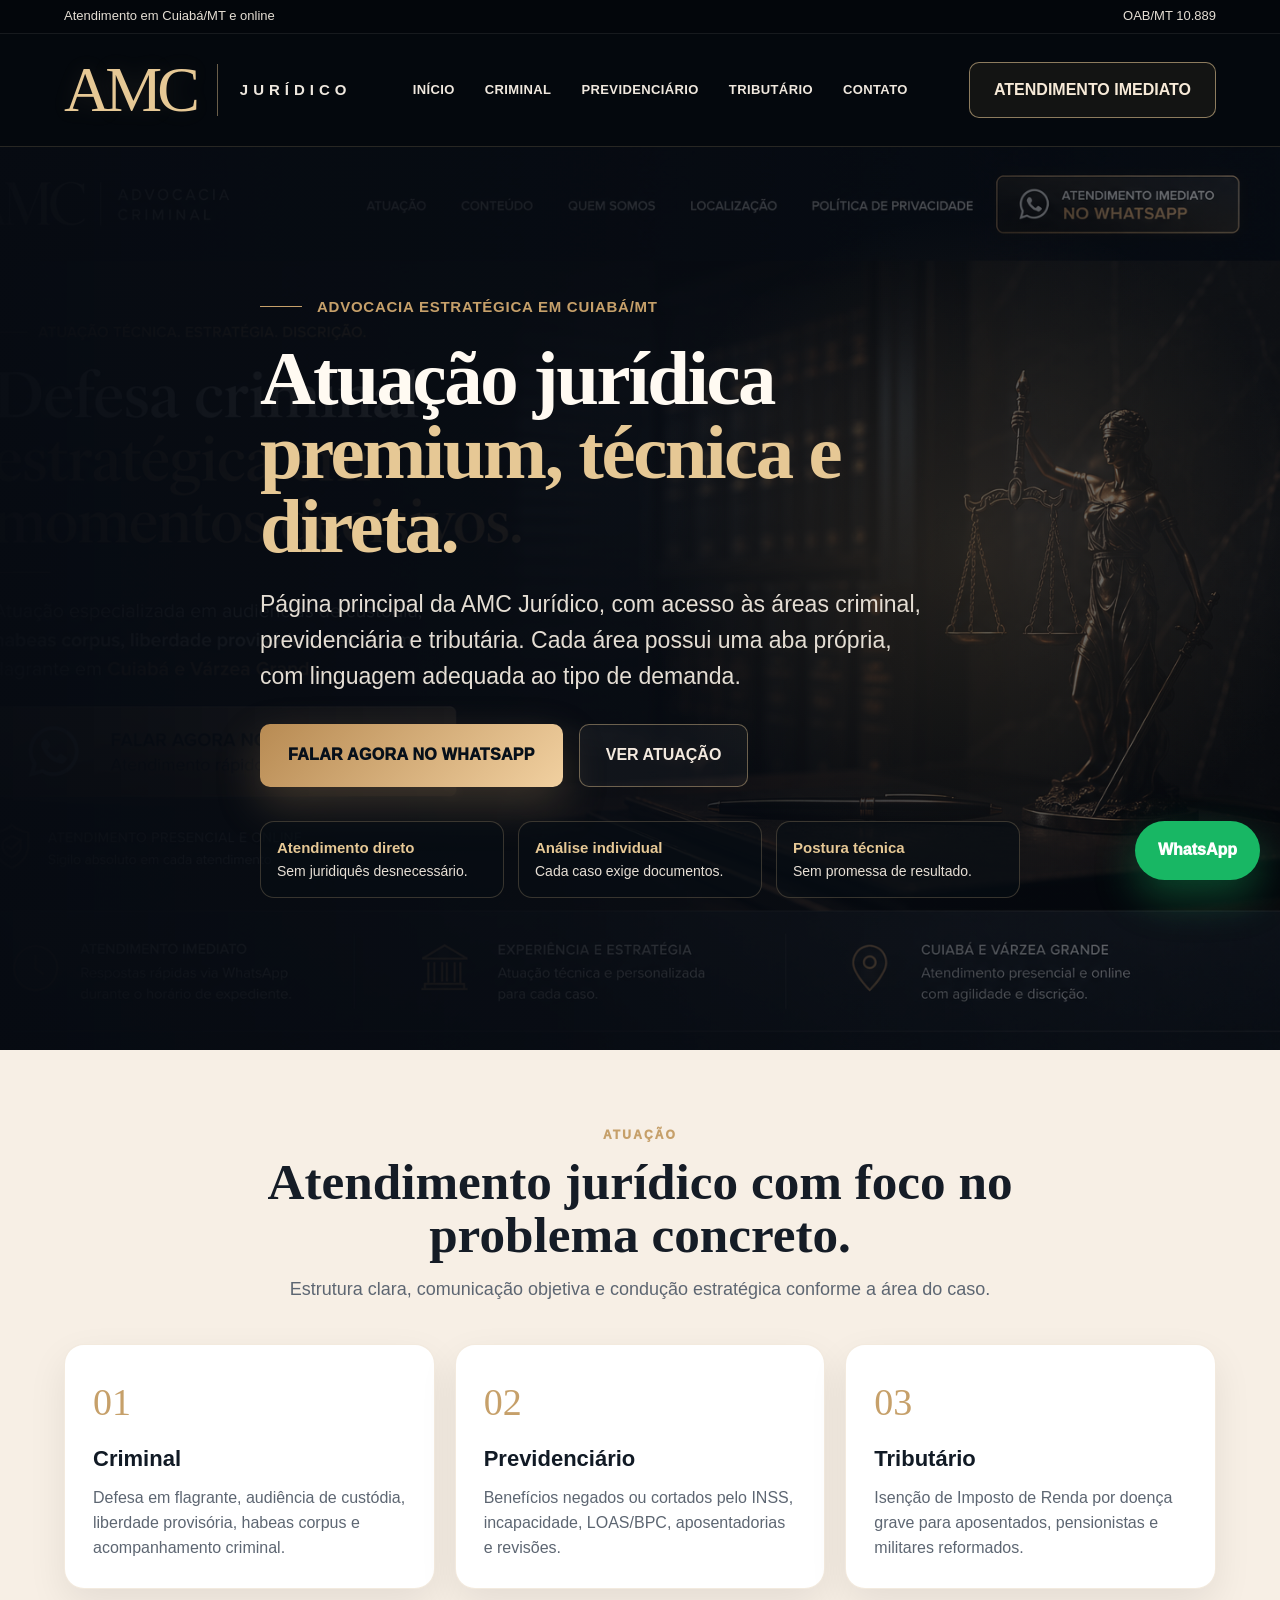
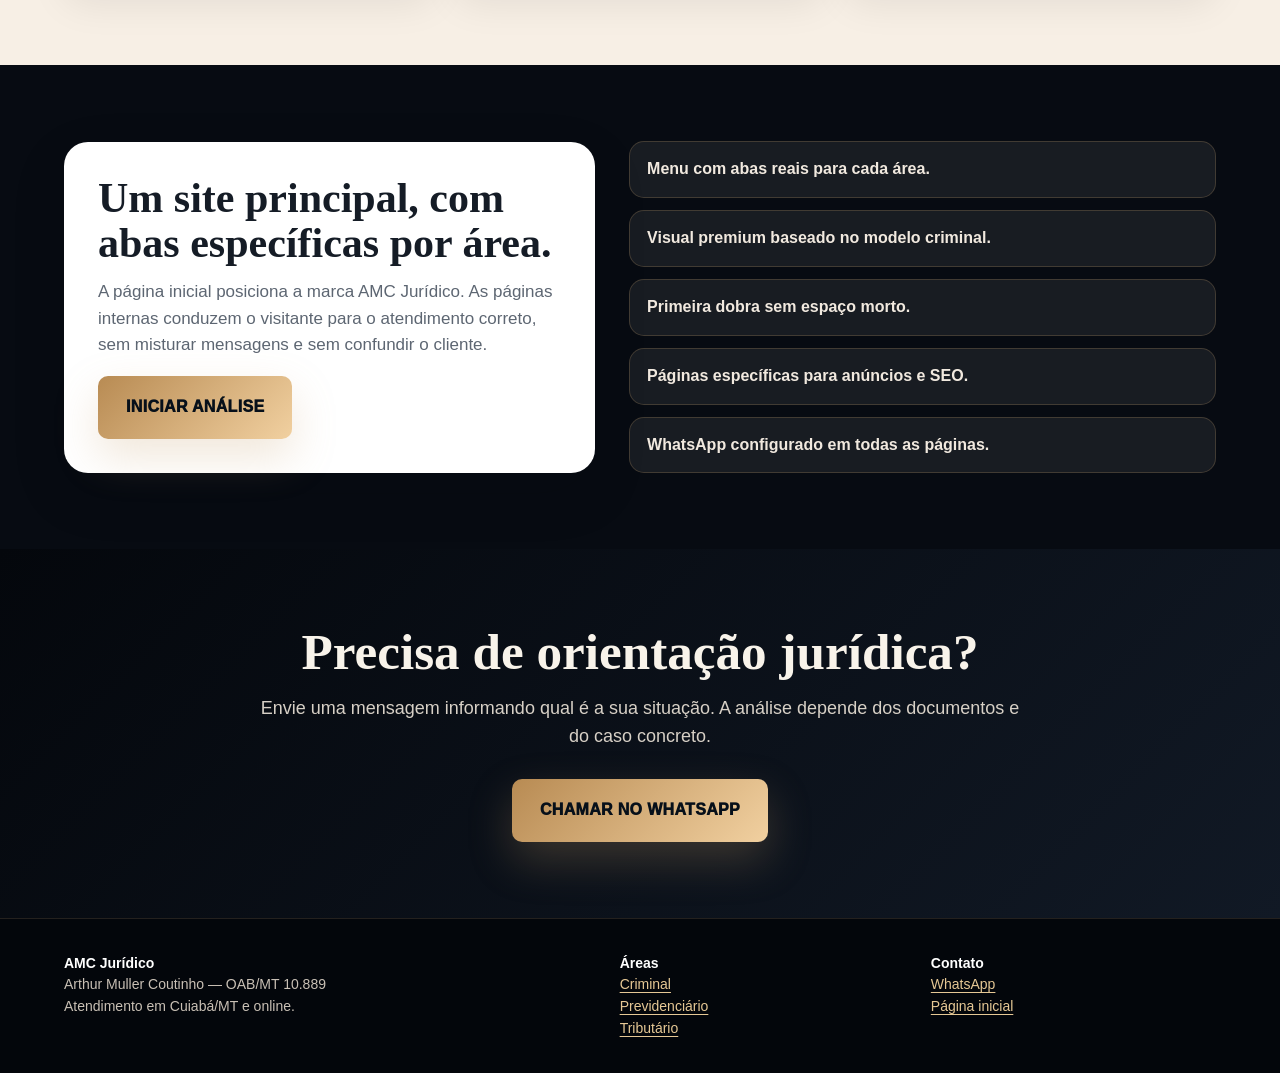
==== commit 1798875e: "Add files via upload" ====
--- a/index.html
+++ b/index.html
@@ -12,198 +12,179 @@
 <meta charset="UTF-8">
 <meta name="viewport" content="width=device-width, initial-scale=1.0">
 <title>AMC Jurídico | Advocacia Estratégica em Cuiabá</title>
-<meta name="description" content="AMC Jurídico. Página principal com atuação nas áreas criminal, previdenciária e tributária em Cuiabá/MT.">
+<meta name="description" content="AMC Jurídico. Advocacia estratégica nas áreas criminal, previdenciária e tributária em Cuiabá/MT.">
 <meta name="theme-color" content="#080d14">
 <link rel="icon" type="image/png" href="favicon_amc.png">
 <link rel="shortcut icon" href="favicon.ico">
 <style>
-:root{
-  --bg:#070b12;
-  --bg2:#0b111b;
-  --gold:#c9a16a;
-  --gold2:#e4c891;
-  --text:#f7f0e6;
-  --muted:#c8c1b8;
-  --soft:#111926;
-  --card:#0d1521;
-  --line:rgba(228,200,145,.22);
-  --white:#fff;
-  --green:#18b86b;
-  --max:1180px;
+:root {
+  --dark:#070b12;
+  --dark2:#0b111b;
+  --gold:#c6a06a;
+  --gold2:#e6c895;
+  --text:#f8f3ea;
+  --muted:#d4ccc1;
+  --line:rgba(230,200,149,.26);
+  --green:#18b764;
+  --max:1220px;
 }
 *{box-sizing:border-box;margin:0;padding:0}
 html{scroll-behavior:smooth}
-body{font-family:Arial,Helvetica,sans-serif;background:var(--bg);color:var(--text);line-height:1.55;overflow-x:hidden}
+body{font-family:Arial,Helvetica,sans-serif;background:var(--dark);color:var(--text);overflow-x:hidden;line-height:1.55}
 a{text-decoration:none;color:inherit}
-.container{max-width:var(--max);margin:0 auto;padding:0 24px}
-.topbar{background:#03060a;color:#d7d0c7;font-size:13px;padding:9px 0;border-bottom:1px solid rgba(255,255,255,.06)}
-.topbar .container{display:flex;justify-content:space-between;gap:16px;flex-wrap:wrap}
-.header{position:sticky;top:0;z-index:50;background:rgba(5,9,15,.94);backdrop-filter:blur(12px);border-bottom:1px solid rgba(228,200,145,.15)}
-.nav{min-height:86px;display:flex;align-items:center;justify-content:space-between;gap:24px}
-.brand{display:flex;align-items:center;gap:18px}
-.brand .amc{font-family:Georgia,'Times New Roman',serif;font-size:48px;letter-spacing:-3px;color:var(--gold2);line-height:1}
-.brand .divider{height:46px;width:1px;background:rgba(228,200,145,.35)}
-.brand .name{font-size:15px;text-transform:uppercase;letter-spacing:4px;font-weight:700;color:#e7dfd5;line-height:1.25}
-.menu{display:flex;align-items:center;gap:28px;font-size:13px;font-weight:800;text-transform:uppercase;letter-spacing:.04em;color:#e9e2d8}
+.container{max-width:var(--max);margin:0 auto;padding:0 34px}
+.topbar{height:34px;background:#03060b;color:#e5ded4;border-bottom:1px solid rgba(255,255,255,.08);font-size:13px;display:flex;align-items:center}
+.topbar .container{display:flex;justify-content:space-between;gap:16px;width:100%}
+.header{position:sticky;top:0;z-index:50;background:rgba(5,9,14,.96);border-bottom:1px solid rgba(230,200,149,.16);backdrop-filter:blur(12px)}
+.nav{height:112px;display:flex;align-items:center;justify-content:space-between;gap:28px}
+.brand{display:flex;align-items:center;gap:22px;min-width:270px}
+.amc{font-family:Georgia,'Times New Roman',serif;font-size:64px;line-height:1;letter-spacing:-5px;color:var(--gold2);text-shadow:0 0 22px rgba(230,200,149,.12)}
+.brand-line{height:52px;width:1px;background:rgba(230,200,149,.45)}
+.brand-sub{font-size:15px;text-transform:uppercase;letter-spacing:5px;font-weight:800;color:#eee7de;line-height:1.35}
+.menu{display:flex;align-items:center;gap:30px;font-size:13px;font-weight:900;text-transform:uppercase;letter-spacing:.03em;color:#f0e8de;white-space:nowrap}
 .menu a:hover{color:var(--gold2)}
-.btn{display:inline-flex;align-items:center;justify-content:center;gap:10px;border-radius:12px;border:1px solid var(--line);padding:15px 22px;font-weight:900;text-transform:uppercase;letter-spacing:.02em;cursor:pointer;transition:.2s ease}
-.btn:hover{transform:translateY(-1px)}
-.btn-gold{background:linear-gradient(135deg,#b88a52,#f0d3a0);color:#08101a;box-shadow:0 18px 40px rgba(201,161,106,.18)}
-.btn-dark{background:rgba(255,255,255,.04);color:var(--text)}
-.btn-whats{background:var(--green);color:#fff;border-color:rgba(255,255,255,.2)}
-.hero{position:relative;min-height:calc(100vh - 86px);display:flex;align-items:center;overflow:hidden;background:
-radial-gradient(circle at 82% 42%,rgba(201,161,106,.18),transparent 32%),
-linear-gradient(90deg,rgba(7,11,18,.98) 0%,rgba(7,11,18,.9) 43%,rgba(7,11,18,.64) 100%),
-linear-gradient(135deg,#090e16,#111927)}
-.hero:after{content:"";position:absolute;right:-100px;bottom:-120px;width:430px;height:430px;border-radius:50%;background:rgba(201,161,106,.09);filter:blur(10px)}
-.hero-grid{position:relative;z-index:1;display:grid;grid-template-columns:1fr .85fr;gap:52px;align-items:center;padding:86px 24px}
-.kicker{display:flex;align-items:center;gap:14px;color:var(--gold2);font-weight:800;text-transform:uppercase;letter-spacing:.08em;font-size:13px;margin-bottom:22px}
-.kicker:before{content:"";width:44px;height:1px;background:var(--gold)}
-h1{font-family:Georgia,'Times New Roman',serif;font-size:clamp(42px,6vw,76px);line-height:.98;letter-spacing:-2px;margin-bottom:24px}
+.btn-top{border:1px solid rgba(230,200,149,.58);border-radius:10px;padding:15px 24px;font-weight:900;text-transform:uppercase;color:#f7ead8;background:rgba(198,160,106,.08)}
+.btn-top:hover{background:rgba(198,160,106,.18)}
+.hero{position:relative;min-height:calc(100vh - 146px);display:flex;align-items:center;overflow:hidden;background-image:linear-gradient(90deg,rgba(7,11,18,.99) 0%,rgba(7,11,18,.91) 42%,rgba(7,11,18,.55) 100%), url("[data-uri]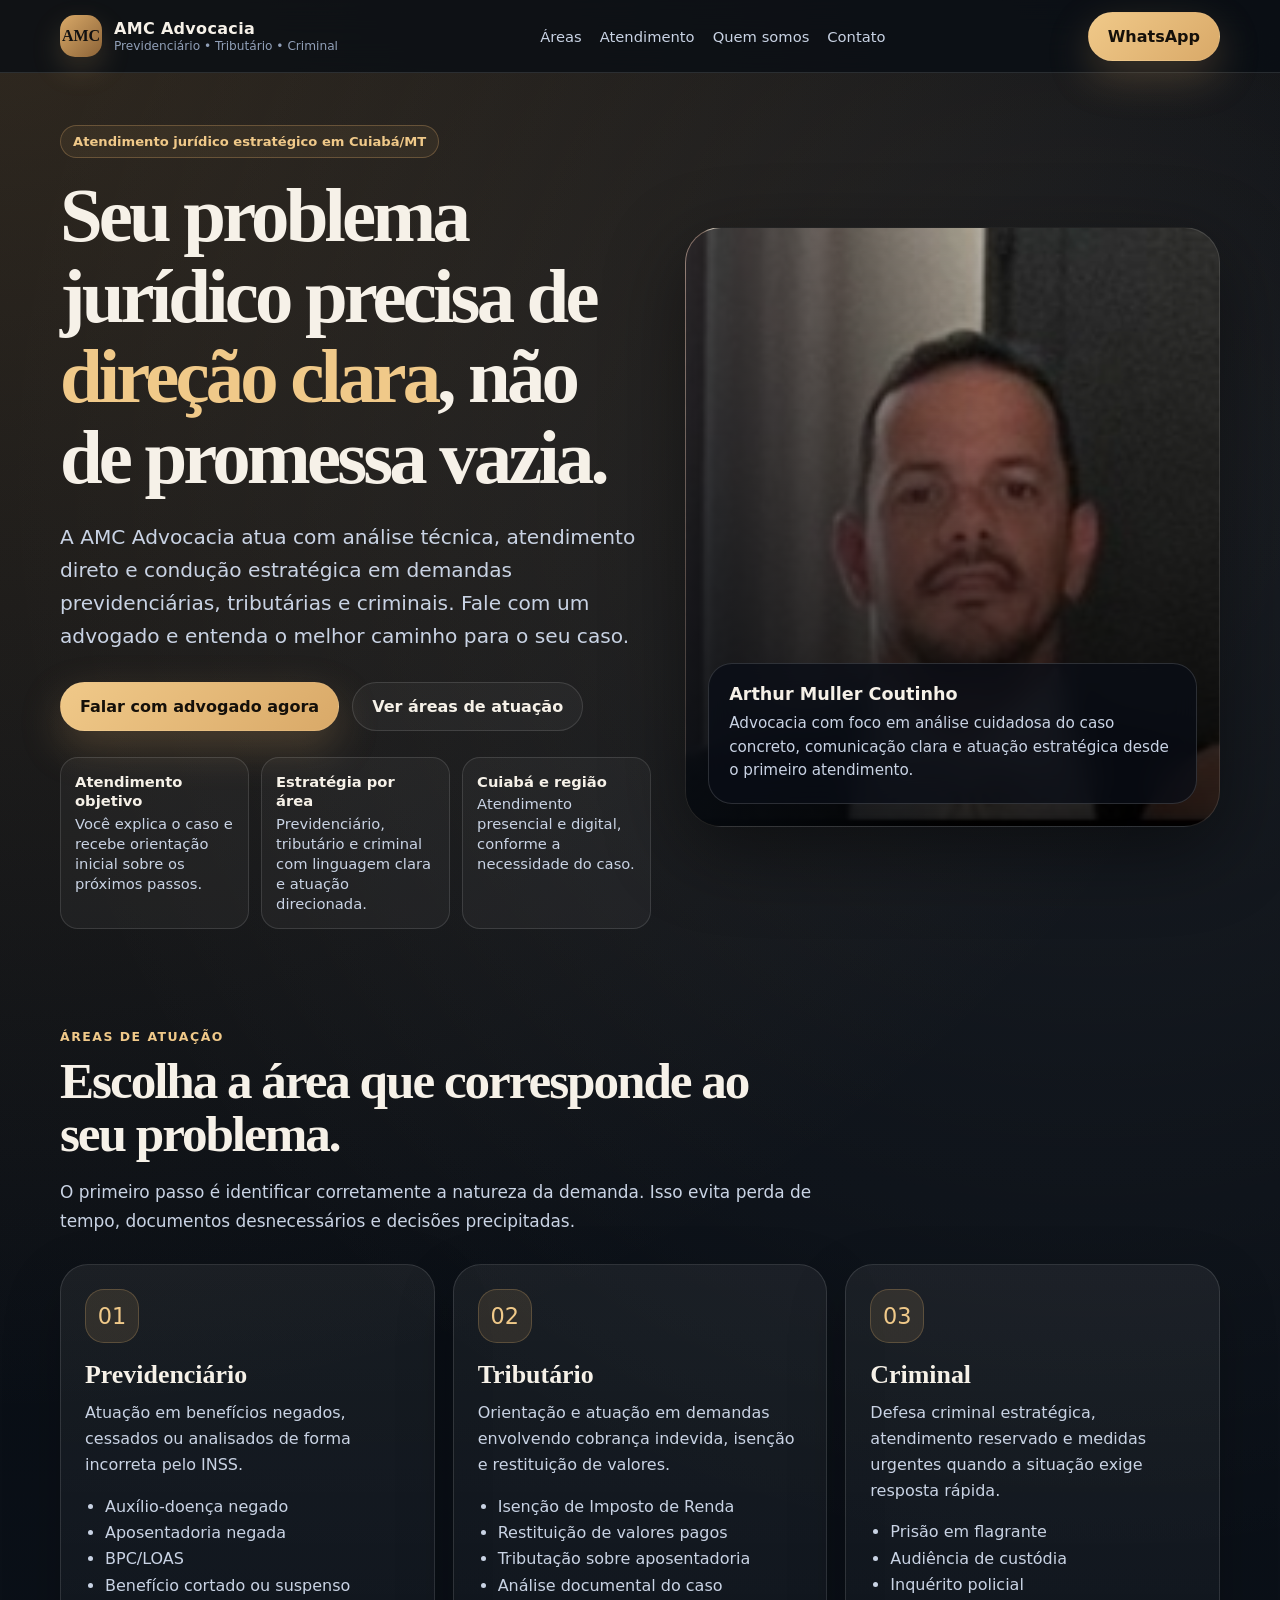
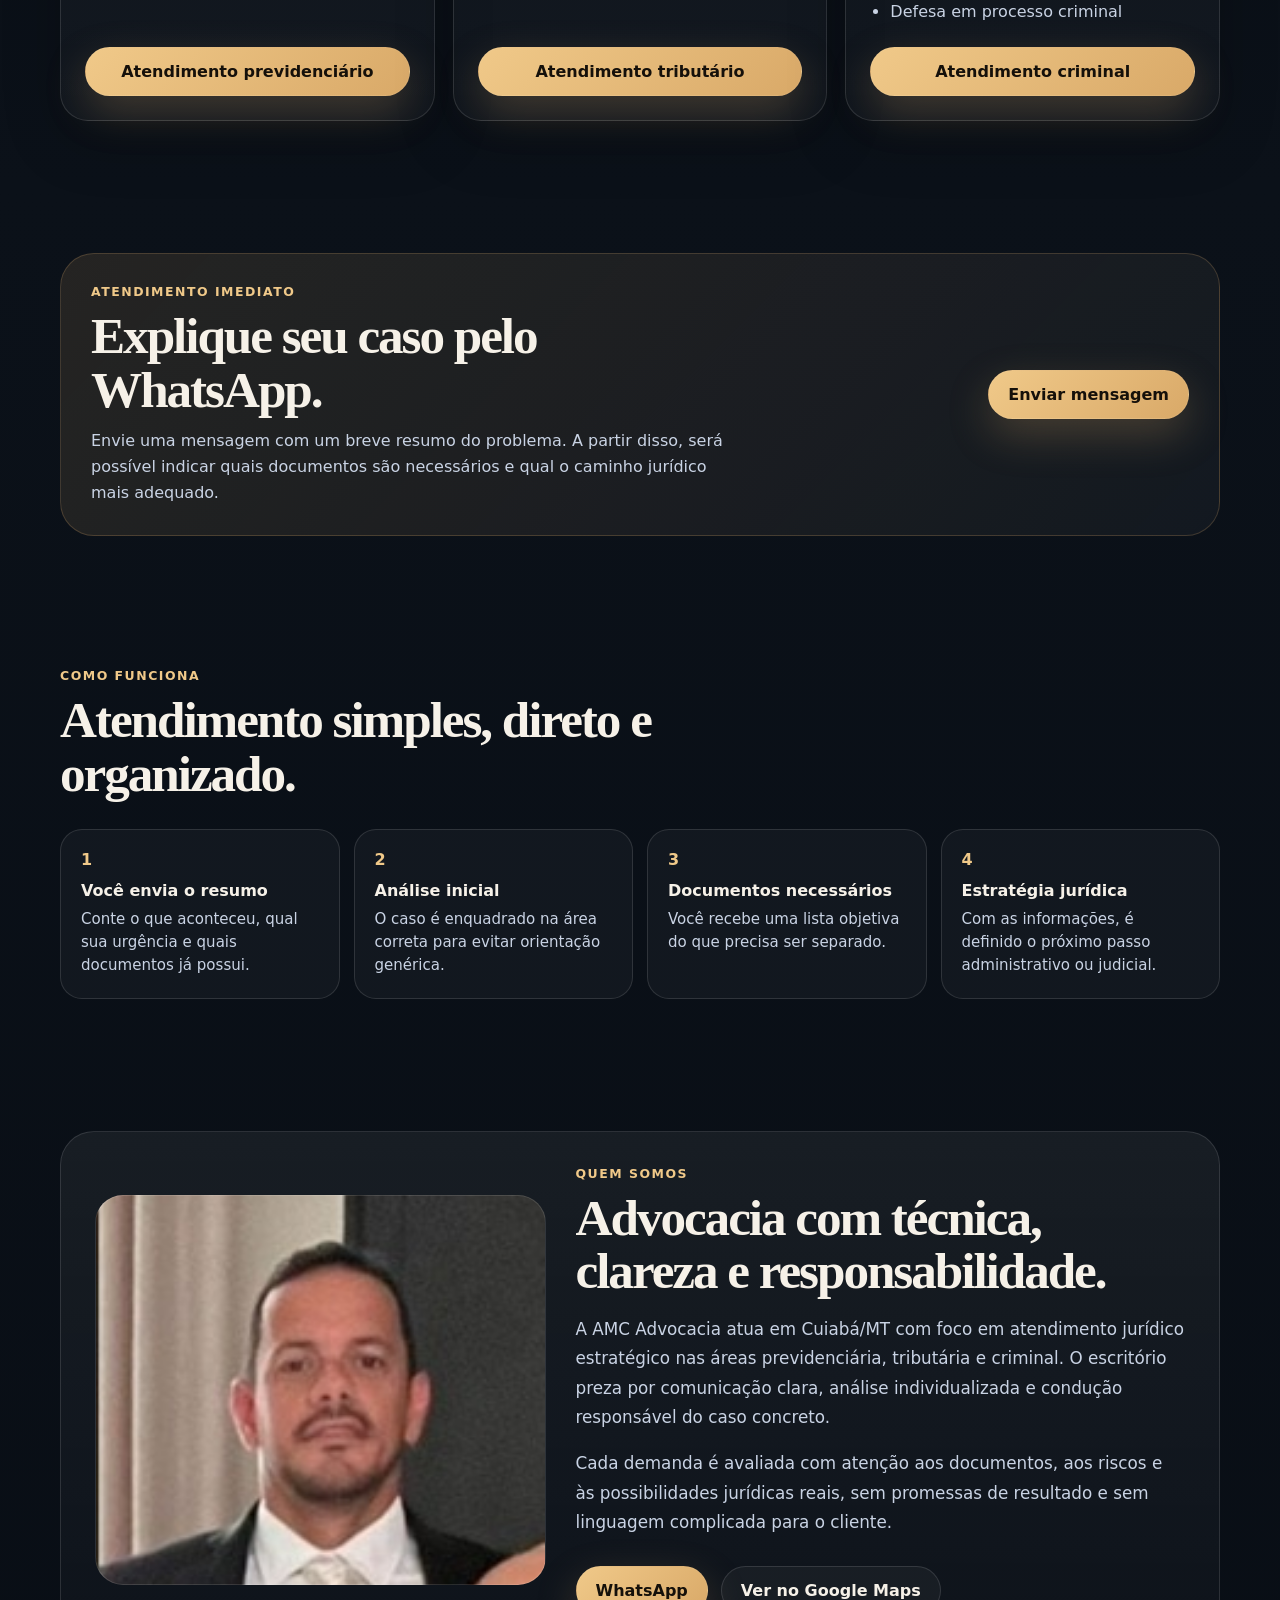
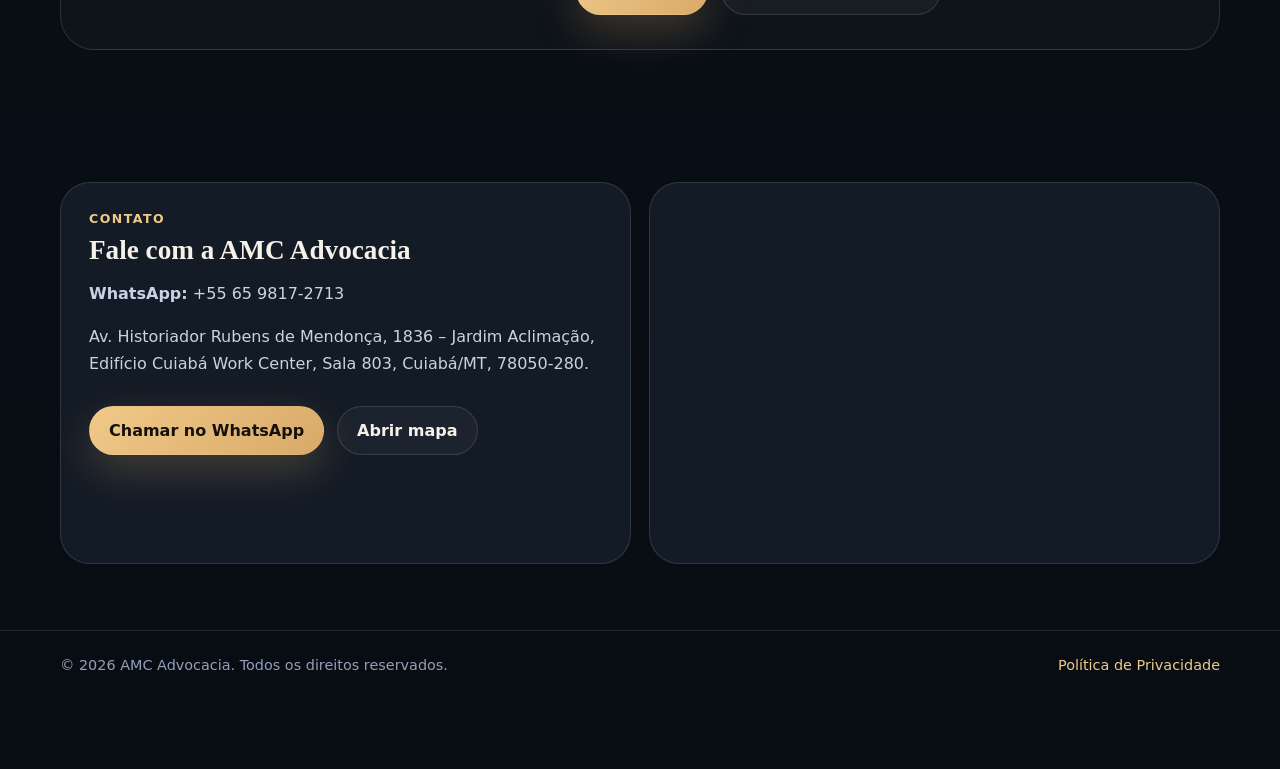
==== commit 69364144: "Add files via upload" ====
--- a/index.html
+++ b/index.html
@@ -1,190 +1,624 @@
-<!DOCTYPE html>
-<html lang="pt-BR">
-<head>
-<!-- Google Tag Manager -->
-<script>
-(function(w,d,s,l,i){w[l]=w[l]||[];w[l].push({'gtm.start':new Date().getTime(),event:'gtm.js'});
-var f=d.getElementsByTagName(s)[0],j=d.createElement(s),dl=l!='dataLayer'?'&l='+l:'';j.async=true;
-j.src='https://www.googletagmanager.com/gtm.js?id='+i+dl;f.parentNode.insertBefore(j,f);
-})(window,document,'script','dataLayer','GTM-NRM596PH');
-</script>
-<!-- End Google Tag Manager -->
-<meta charset="UTF-8">
-<meta name="viewport" content="width=device-width, initial-scale=1.0">
-<title>AMC Jurídico | Advocacia Estratégica em Cuiabá</title>
-<meta name="description" content="AMC Jurídico. Advocacia estratégica nas áreas criminal, previdenciária e tributária em Cuiabá/MT.">
-<meta name="theme-color" content="#080d14">
-<link rel="icon" type="image/png" href="favicon_amc.png">
-<link rel="shortcut icon" href="favicon.ico">
-<style>
-:root {
-  --dark:#070b12;
-  --dark2:#0b111b;
-  --gold:#c6a06a;
-  --gold2:#e6c895;
-  --text:#f8f3ea;
-  --muted:#d4ccc1;
-  --line:rgba(230,200,149,.26);
-  --green:#18b764;
-  --max:1220px;
-}
-*{box-sizing:border-box;margin:0;padding:0}
-html{scroll-behavior:smooth}
-body{font-family:Arial,Helvetica,sans-serif;background:var(--dark);color:var(--text);overflow-x:hidden;line-height:1.55}
-a{text-decoration:none;color:inherit}
-.container{max-width:var(--max);margin:0 auto;padding:0 34px}
-.topbar{height:34px;background:#03060b;color:#e5ded4;border-bottom:1px solid rgba(255,255,255,.08);font-size:13px;display:flex;align-items:center}
-.topbar .container{display:flex;justify-content:space-between;gap:16px;width:100%}
-.header{position:sticky;top:0;z-index:50;background:rgba(5,9,14,.96);border-bottom:1px solid rgba(230,200,149,.16);backdrop-filter:blur(12px)}
-.nav{height:112px;display:flex;align-items:center;justify-content:space-between;gap:28px}
-.brand{display:flex;align-items:center;gap:22px;min-width:270px}
-.amc{font-family:Georgia,'Times New Roman',serif;font-size:64px;line-height:1;letter-spacing:-5px;color:var(--gold2);text-shadow:0 0 22px rgba(230,200,149,.12)}
-.brand-line{height:52px;width:1px;background:rgba(230,200,149,.45)}
-.brand-sub{font-size:15px;text-transform:uppercase;letter-spacing:5px;font-weight:800;color:#eee7de;line-height:1.35}
-.menu{display:flex;align-items:center;gap:30px;font-size:13px;font-weight:900;text-transform:uppercase;letter-spacing:.03em;color:#f0e8de;white-space:nowrap}
-.menu a:hover{color:var(--gold2)}
-.btn-top{border:1px solid rgba(230,200,149,.58);border-radius:10px;padding:15px 24px;font-weight:900;text-transform:uppercase;color:#f7ead8;background:rgba(198,160,106,.08)}
-.btn-top:hover{background:rgba(198,160,106,.18)}
-.hero{position:relative;min-height:calc(100vh - 146px);display:flex;align-items:center;overflow:hidden;background-image:linear-gradient(90deg,rgba(7,11,18,.99) 0%,rgba(7,11,18,.91) 42%,rgba(7,11,18,.55) 100%), url("[data-uri]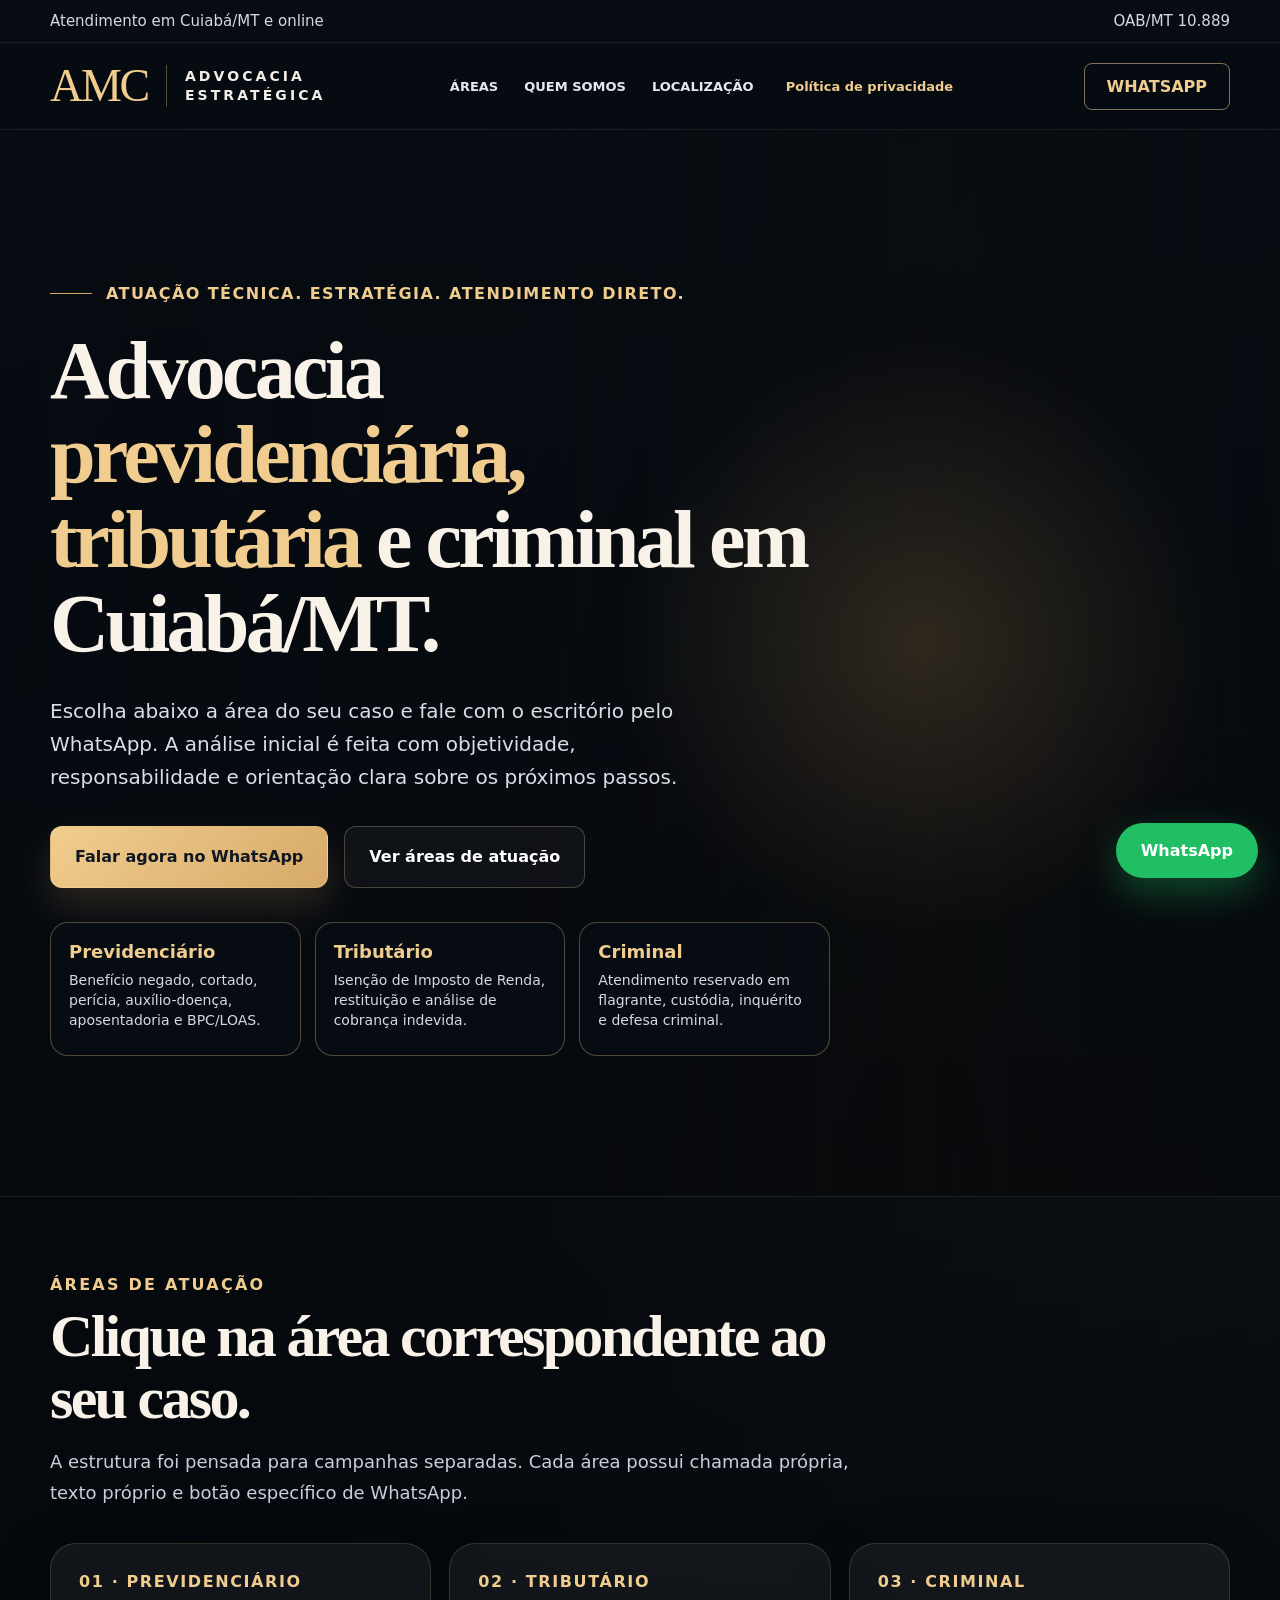
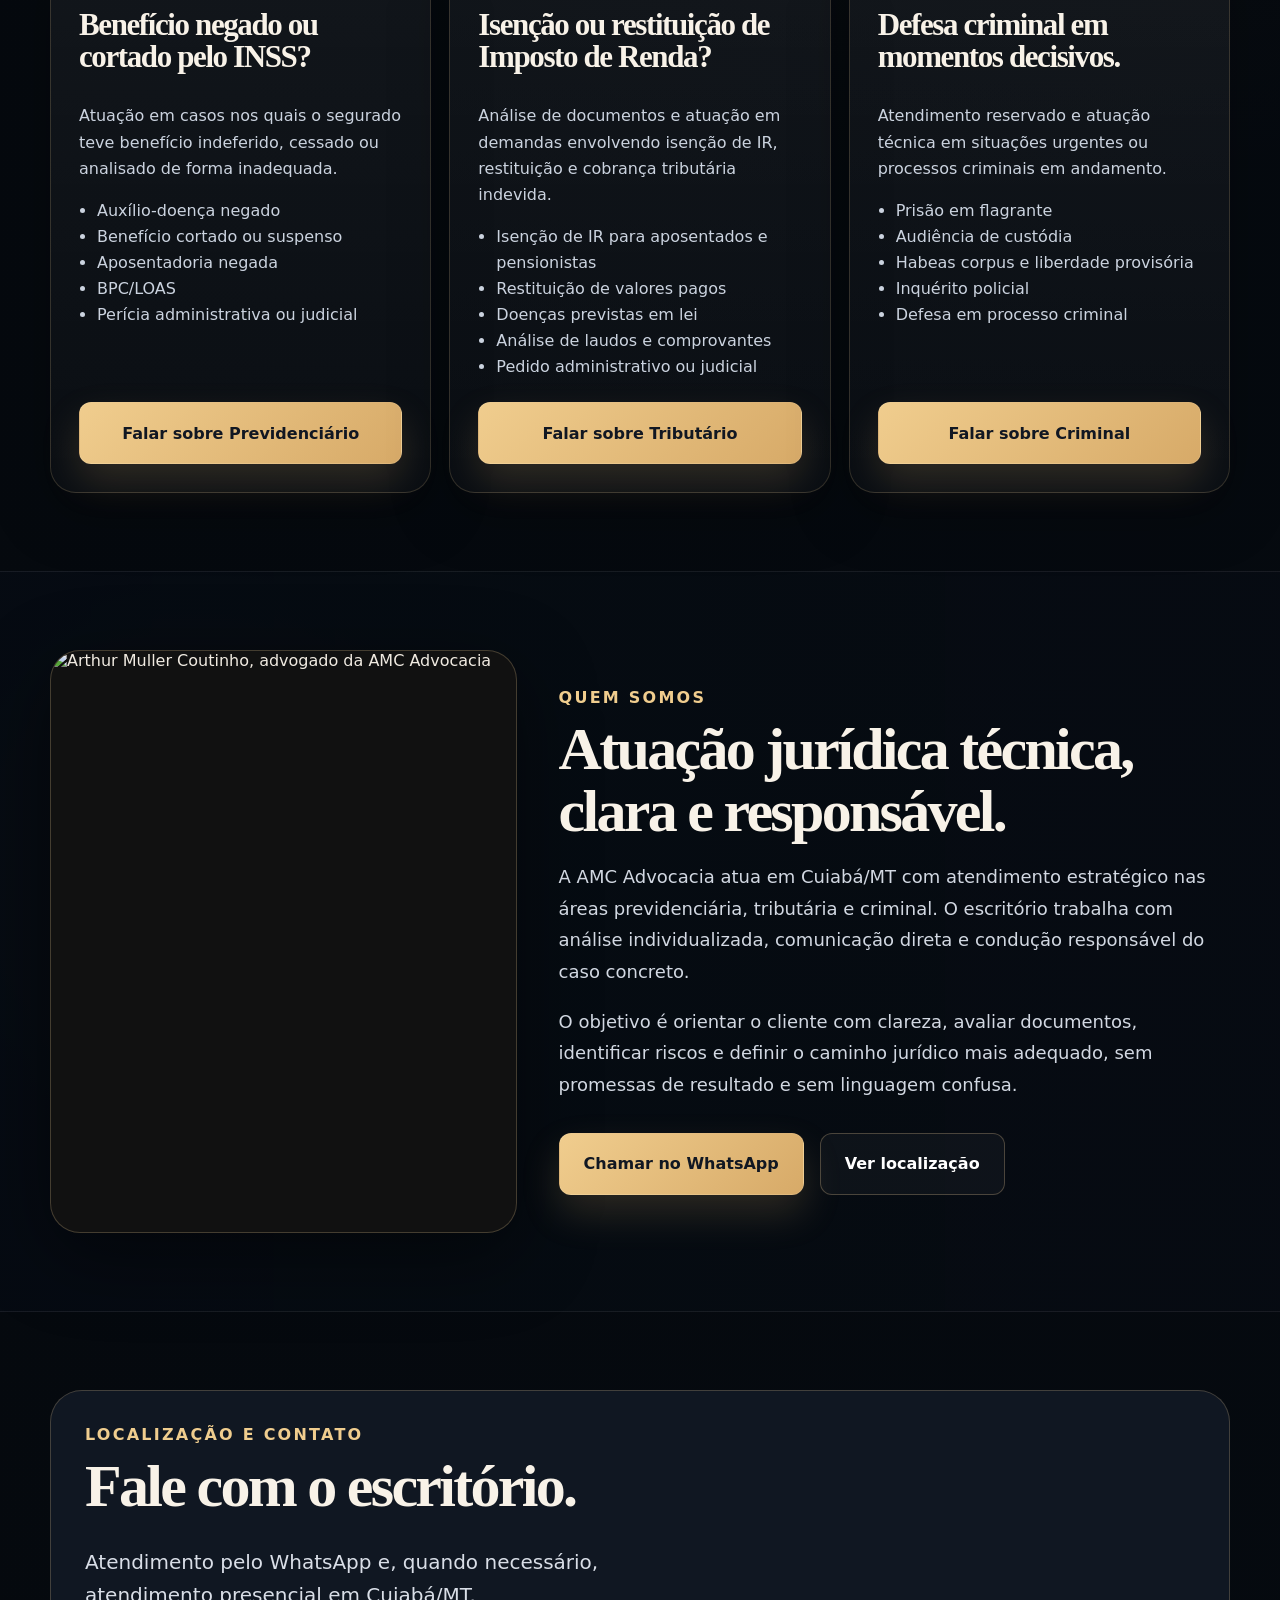
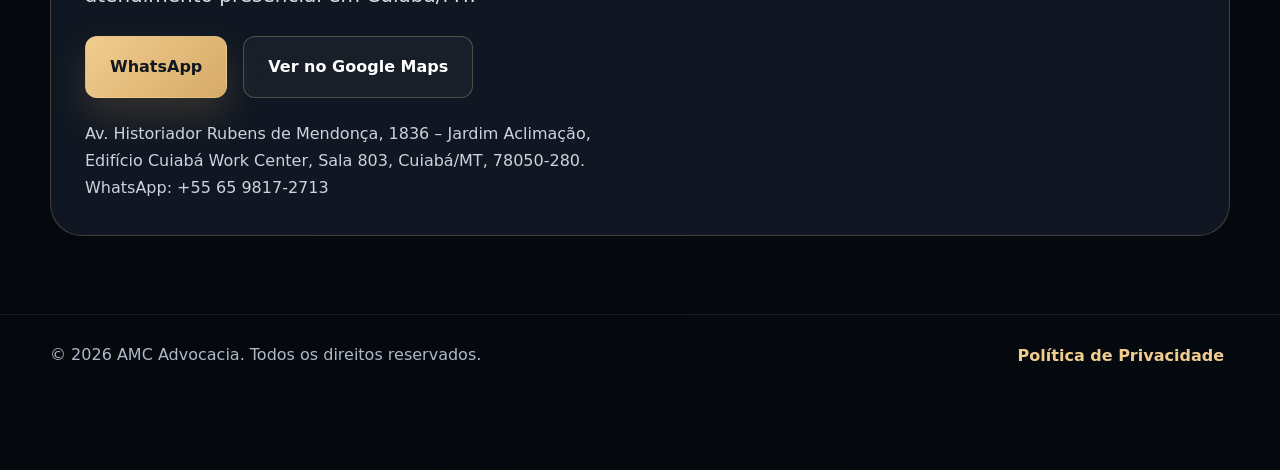
==== commit 8809ccfd: "Add files via upload" ====
--- a/index.html
+++ b/index.html
@@ -1,624 +1,667 @@
-<!DOCTYPE html>
-<html lang="pt-BR">
-<head>
-  <meta charset="UTF-8" />
-  <meta name="viewport" content="width=device-width, initial-scale=1.0" />
-  <meta name="description" content="AMC Advocacia em Cuiabá/MT. Atendimento estratégico nas áreas previdenciária, tributária e criminal. Fale pelo WhatsApp." />
-  <title>AMC Advocacia | Previdenciário, Tributário e Criminal em Cuiabá</title>
-  <style>
-    :root {
-      --bg: #080d14;
-      --bg-soft: #101720;
-      --card: #131b26;
-      --card-2: #0f1620;
-      --line: rgba(255,255,255,.12);
-      --text: #f6f1e8;
-      --muted: #c9d3e4;
-      --soft: #91a0b8;
-      --gold: #d9a968;
-      --gold-2: #f0c989;
-      --danger: #b88a52;
-      --shadow: 0 24px 80px rgba(0,0,0,.45);
-      --radius: 28px;
-      --max: 1160px;
-    }
-
-    * { box-sizing: border-box; }
-    html { scroll-behavior: smooth; }
-    body {
-      margin: 0;
-      font-family: Inter, system-ui, -apple-system, BlinkMacSystemFont, "Segoe UI", sans-serif;
-      background:
-        radial-gradient(circle at top left, rgba(217,169,104,.20), transparent 34%),
-        radial-gradient(circle at 85% 12%, rgba(255,255,255,.08), transparent 30%),
-        linear-gradient(180deg, #05080d 0%, #0b1119 45%, #080d14 100%);
-      color: var(--text);
-    }
-
-    a { color: inherit; text-decoration: none; }
-    .container { width: min(var(--max), calc(100% - 32px)); margin: 0 auto; }
-
-    .topbar {
-      position: sticky;
-      top: 0;
-      z-index: 50;
-      backdrop-filter: blur(16px);
-      background: rgba(8,13,20,.78);
-      border-bottom: 1px solid var(--line);
-    }
-
-    .nav {
-      min-height: 72px;
-      display: flex;
-      align-items: center;
-      justify-content: space-between;
-      gap: 16px;
-    }
-
-    .brand {
-      display: flex;
-      align-items: center;
-      gap: 12px;
-      min-width: max-content;
-    }
-
-    .mark {
-      width: 42px;
-      height: 42px;
-      border-radius: 15px;
-      display: grid;
-      place-items: center;
-      background: linear-gradient(135deg, var(--gold), #8c6337);
-      color: #111;
-      font-family: Georgia, serif;
-      font-weight: 800;
-      box-shadow: 0 12px 30px rgba(217,169,104,.20);
-    }
-
-    .brand strong { display: block; font-size: 1rem; letter-spacing: .02em; }
-    .brand span { display: block; color: var(--soft); font-size: .76rem; margin-top: 1px; }
-
-    .navlinks {
-      display: flex;
-      align-items: center;
-      gap: 18px;
-      color: var(--muted);
-      font-size: .92rem;
-    }
-
-    .navlinks a:hover { color: var(--gold-2); }
-
-    .btn {
-      border: 1px solid var(--line);
-      border-radius: 999px;
-      padding: 14px 19px;
-      font-weight: 800;
-      display: inline-flex;
-      align-items: center;
-      justify-content: center;
-      gap: 8px;
-      transition: .22s ease;
-      cursor: pointer;
-      white-space: nowrap;
-    }
-
-    .btn-primary {
-      background: linear-gradient(135deg, var(--gold-2), var(--gold));
-      color: #15100a;
-      border-color: rgba(255,255,255,.05);
-      box-shadow: 0 16px 42px rgba(217,169,104,.25);
-    }
-
-    .btn-secondary {
-      background: rgba(255,255,255,.04);
-      color: var(--text);
-    }
-
-    .btn:hover { transform: translateY(-2px); filter: brightness(1.04); }
-
-    .hero {
-      position: relative;
-      padding: 52px 0 34px;
-      overflow: hidden;
-    }
-
-    .hero-grid {
-      display: grid;
-      grid-template-columns: 1.05fr .95fr;
-      gap: 34px;
-      align-items: center;
-    }
-
-    .kicker {
-      display: inline-flex;
-      gap: 8px;
-      align-items: center;
-      color: var(--gold-2);
-      border: 1px solid rgba(217,169,104,.30);
-      border-radius: 999px;
-      padding: 8px 12px;
-      background: rgba(217,169,104,.08);
-      font-size: .82rem;
-      font-weight: 800;
-      margin-bottom: 18px;
-    }
-
-    h1, h2, h3 { font-family: Georgia, "Times New Roman", serif; line-height: 1.05; margin: 0; }
-    h1 { font-size: clamp(2.5rem, 6vw, 5.4rem); letter-spacing: -.05em; }
-    h1 span { color: var(--gold-2); }
-    .lead {
-      font-size: clamp(1.04rem, 2vw, 1.26rem);
-      line-height: 1.65;
-      color: var(--muted);
-      max-width: 680px;
-      margin: 22px 0 0;
-    }
-
-    .hero-actions {
-      display: flex;
-      gap: 13px;
-      flex-wrap: wrap;
-      margin-top: 28px;
-    }
-
-    .trust-row {
-      display: grid;
-      grid-template-columns: repeat(3, 1fr);
-      gap: 12px;
-      margin-top: 26px;
-    }
-
-    .trust-item {
-      border: 1px solid var(--line);
-      background: rgba(255,255,255,.04);
-      border-radius: 18px;
-      padding: 14px;
-      color: var(--muted);
-      font-size: .92rem;
-      line-height: 1.35;
-    }
-
-    .trust-item strong { display: block; color: var(--text); margin-bottom: 3px; }
-
-    .photo-card {
-      position: relative;
-      min-height: 600px;
-      border-radius: 36px;
-      overflow: hidden;
-      background:
-        linear-gradient(180deg, rgba(0,0,0,.10), rgba(0,0,0,.86)),
-        url('dr-arthur.jpg') center/cover no-repeat;
-      border: 1px solid var(--line);
-      box-shadow: var(--shadow);
-    }
-
-    .photo-card::before {
-      content: "";
-      position: absolute;
-      inset: 0;
-      background: linear-gradient(90deg, rgba(8,13,20,.72), transparent 56%);
-    }
-
-    .photo-overlay {
-      position: absolute;
-      left: 22px;
-      right: 22px;
-      bottom: 22px;
-      border: 1px solid rgba(255,255,255,.14);
-      background: rgba(9,14,22,.78);
-      backdrop-filter: blur(14px);
-      border-radius: 24px;
-      padding: 20px;
-    }
-
-    .photo-overlay strong { font-size: 1.1rem; display: block; }
-    .photo-overlay p { color: var(--muted); line-height: 1.55; margin: 8px 0 0; font-size: .95rem; }
-
-    section { padding: 66px 0; }
-    .section-head { max-width: 760px; margin-bottom: 28px; }
-    .eyebrow { color: var(--gold-2); font-weight: 900; text-transform: uppercase; letter-spacing: .12em; font-size: .78rem; margin-bottom: 10px; }
-    h2 { font-size: clamp(2rem, 4vw, 3.4rem); letter-spacing: -.04em; }
-    .section-head p { color: var(--muted); line-height: 1.7; font-size: 1.06rem; }
-
-    .areas {
-      display: grid;
-      grid-template-columns: repeat(3, 1fr);
-      gap: 18px;
-    }
-
-    .area-card {
-      border: 1px solid var(--line);
-      background: linear-gradient(180deg, rgba(255,255,255,.06), rgba(255,255,255,.025));
-      border-radius: var(--radius);
-      padding: 24px;
-      min-height: 360px;
-      display: flex;
-      flex-direction: column;
-      box-shadow: 0 20px 60px rgba(0,0,0,.20);
-    }
-
-    .area-icon {
-      width: 54px;
-      height: 54px;
-      border-radius: 19px;
-      background: rgba(217,169,104,.12);
-      border: 1px solid rgba(217,169,104,.26);
-      display: grid;
-      place-items: center;
-      color: var(--gold-2);
-      font-size: 1.4rem;
-      margin-bottom: 18px;
-    }
-
-    .area-card h3 { font-size: 1.62rem; margin-bottom: 12px; }
-    .area-card p { color: var(--muted); line-height: 1.62; margin: 0 0 16px; }
-    .area-card ul { padding-left: 20px; color: var(--muted); line-height: 1.65; margin: 0 0 22px; }
-    .area-card .btn { margin-top: auto; width: 100%; }
-
-    .strip {
-      border: 1px solid rgba(217,169,104,.22);
-      background: linear-gradient(135deg, rgba(217,169,104,.13), rgba(255,255,255,.035));
-      border-radius: 34px;
-      padding: 30px;
-      display: grid;
-      grid-template-columns: 1.2fr .8fr;
-      gap: 20px;
-      align-items: center;
-    }
-
-    .strip p { color: var(--muted); line-height: 1.6; margin: 12px 0 0; }
-    .strip .hero-actions { justify-content: flex-end; margin: 0; }
-
-    .steps {
-      display: grid;
-      grid-template-columns: repeat(4, 1fr);
-      gap: 14px;
-    }
-
-    .step {
-      border: 1px solid var(--line);
-      background: rgba(255,255,255,.035);
-      border-radius: 22px;
-      padding: 20px;
-    }
-
-    .num {
-      color: var(--gold-2);
-      font-weight: 900;
-      margin-bottom: 12px;
-    }
-
-    .step strong { display: block; margin-bottom: 8px; }
-    .step p { color: var(--muted); line-height: 1.55; margin: 0; font-size: .94rem; }
-
-    .about-card {
-      border: 1px solid var(--line);
-      background: linear-gradient(180deg, rgba(255,255,255,.06), rgba(255,255,255,.025));
-      border-radius: 34px;
-      padding: 34px;
-      display: grid;
-      grid-template-columns: .85fr 1.15fr;
-      gap: 30px;
-      align-items: center;
-    }
-
-    .about-photo {
-      min-height: 390px;
-      border-radius: 28px;
-      background: url('dr-arthur.jpg') center/cover no-repeat;
-      border: 1px solid var(--line);
-    }
-
-    .about-card p { color: var(--muted); line-height: 1.75; font-size: 1.05rem; }
-
-    .contact-grid {
-      display: grid;
-      grid-template-columns: 1fr 1fr;
-      gap: 18px;
-    }
-
-    .contact-box {
-      border: 1px solid var(--line);
-      border-radius: 30px;
-      padding: 28px;
-      background: var(--card);
-    }
-
-    .contact-box h3 { font-size: 1.7rem; }
-    .contact-box p, .contact-box address { color: var(--muted); line-height: 1.7; font-style: normal; }
-
-    .map-frame {
-      width: 100%;
-      min-height: 320px;
-      border: 0;
-      border-radius: 24px;
-      filter: grayscale(15%) contrast(1.02);
-    }
-
-    footer {
-      border-top: 1px solid var(--line);
-      padding: 26px 0 96px;
-      color: var(--soft);
-      font-size: .9rem;
-    }
-
-    .footer-row {
-      display: flex;
-      justify-content: space-between;
-      gap: 20px;
-      flex-wrap: wrap;
-    }
-
-    .privacy {
-      color: var(--gold-2);
-      font-weight: 700;
-      cursor: pointer;
-      background: none;
-      border: 0;
-      padding: 0;
-      font: inherit;
-    }
-
-    .floating-whats {
-      position: fixed;
-      left: 14px;
-      right: 14px;
-      bottom: 14px;
-      z-index: 60;
-      display: none;
-    }
-
-    .floating-whats .btn { width: 100%; padding: 16px 18px; }
-
-    .modal {
-      position: fixed;
-      inset: 0;
-      background: rgba(0,0,0,.72);
-      z-index: 100;
-      display: none;
-      align-items: center;
-      justify-content: center;
-      padding: 18px;
-    }
-
-    .modal.open { display: flex; }
-    .modal-box {
-      width: min(760px, 100%);
-      max-height: 86vh;
-      overflow: auto;
-      border: 1px solid var(--line);
-      background: #101720;
-      border-radius: 26px;
-      padding: 28px;
-      box-shadow: var(--shadow);
-    }
-
-    .modal-box p, .modal-box li { color: var(--muted); line-height: 1.65; }
-    .modal-head { display: flex; justify-content: space-between; gap: 16px; align-items: flex-start; }
-    .close { background: rgba(255,255,255,.08); color: var(--text); border: 1px solid var(--line); border-radius: 999px; padding: 9px 13px; cursor: pointer; }
-
-    @media (max-width: 940px) {
-      .navlinks { display: none; }
-      .hero { padding-top: 34px; }
-      .hero-grid, .areas, .strip, .about-card, .contact-grid { grid-template-columns: 1fr; }
-      .photo-card { min-height: 520px; }
-      .strip .hero-actions { justify-content: flex-start; }
-      .steps { grid-template-columns: 1fr 1fr; }
-    }
-
-    @media (max-width: 640px) {
-      .container { width: min(100% - 24px, var(--max)); }
-      .topbar .btn-primary { display: none; }
-      .nav { min-height: 64px; }
-      .brand strong { font-size: .92rem; }
-      .brand span { font-size: .70rem; }
-      .hero { padding: 26px 0 20px; }
-      h1 { font-size: 2.82rem; }
-      .lead { font-size: 1.02rem; line-height: 1.58; }
-      .hero-actions .btn { width: 100%; }
-      .trust-row, .steps { grid-template-columns: 1fr; }
-      .photo-card { min-height: 455px; border-radius: 28px; }
-      .photo-overlay { left: 14px; right: 14px; bottom: 14px; padding: 17px; }
-      section { padding: 48px 0; }
-      .area-card, .about-card, .contact-box, .strip { padding: 22px; border-radius: 26px; }
-      .about-photo { min-height: 330px; }
-      .floating-whats { display: block; }
-      footer { padding-bottom: 92px; }
-    }
-  </style>
-</head>
-<body>
-  <header class="topbar">
-    <div class="container nav">
-      <a href="#inicio" class="brand" aria-label="AMC Advocacia">
-        <div class="mark">AMC</div>
-        <div>
-          <strong>AMC Advocacia</strong>
-          <span>Previdenciário • Tributário • Criminal</span>
-        </div>
-      </a>
-      <nav class="navlinks" aria-label="Menu principal">
-        <a href="#areas">Áreas</a>
-        <a href="#como-funciona">Atendimento</a>
-        <a href="#quem-somos">Quem somos</a>
-        <a href="#contato">Contato</a>
-      </nav>
-      <a class="btn btn-primary" href="https://wa.me/556598172713?text=Ol%C3%A1%2C%20vim%20pelo%20site%20da%20AMC%20Advocacia%20e%20gostaria%20de%20atendimento." target="_blank" rel="noopener">WhatsApp</a>
-    </div>
-  </header>
-
-  <main id="inicio">
-    <section class="hero">
-      <div class="container hero-grid">
-        <div>
-          <div class="kicker">Atendimento jurídico estratégico em Cuiabá/MT</div>
-          <h1>Seu problema jurídico precisa de <span>direção clara</span>, não de promessa vazia.</h1>
-          <p class="lead">A AMC Advocacia atua com análise técnica, atendimento direto e condução estratégica em demandas previdenciárias, tributárias e criminais. Fale com um advogado e entenda o melhor caminho para o seu caso.</p>
-          <div class="hero-actions">
-            <a class="btn btn-primary" href="https://wa.me/556598172713?text=Ol%C3%A1%2C%20vim%20pelo%20site%20da%20AMC%20Advocacia%20e%20preciso%20de%20orienta%C3%A7%C3%A3o." target="_blank" rel="noopener">Falar com advogado agora</a>
-            <a class="btn btn-secondary" href="#areas">Ver áreas de atuação</a>
-          </div>
-          <div class="trust-row">
-            <div class="trust-item"><strong>Atendimento objetivo</strong>Você explica o caso e recebe orientação inicial sobre os próximos passos.</div>
-            <div class="trust-item"><strong>Estratégia por área</strong>Previdenciário, tributário e criminal com linguagem clara e atuação direcionada.</div>
-            <div class="trust-item"><strong>Cuiabá e região</strong>Atendimento presencial e digital, conforme a necessidade do caso.</div>
-          </div>
-        </div>
-
-        <div class="photo-card" aria-label="Advogado da AMC Advocacia">
-          <div class="photo-overlay">
-            <strong>Arthur Muller Coutinho</strong>
-            <p>Advocacia com foco em análise cuidadosa do caso concreto, comunicação clara e atuação estratégica desde o primeiro atendimento.</p>
-          </div>
-        </div>
-      </div>
-    </section>
-
-    <section id="areas">
-      <div class="container">
-        <div class="section-head">
-          <div class="eyebrow">Áreas de atuação</div>
-          <h2>Escolha a área que corresponde ao seu problema.</h2>
-          <p>O primeiro passo é identificar corretamente a natureza da demanda. Isso evita perda de tempo, documentos desnecessários e decisões precipitadas.</p>
-        </div>
-
-        <div class="areas">
-          <article class="area-card">
-            <div class="area-icon">01</div>
-            <h3>Previdenciário</h3>
-            <p>Atuação em benefícios negados, cessados ou analisados de forma incorreta pelo INSS.</p>
-            <ul>
-              <li>Auxílio-doença negado</li>
-              <li>Aposentadoria negada</li>
-              <li>BPC/LOAS</li>
-              <li>Benefício cortado ou suspenso</li>
-            </ul>
-            <a class="btn btn-primary" href="https://wa.me/556598172713?text=Ol%C3%A1%2C%20preciso%20de%20atendimento%20previdenci%C3%A1rio.%20Vim%20pelo%20site." target="_blank" rel="noopener">Atendimento previdenciário</a>
-          </article>
-
-          <article class="area-card">
-            <div class="area-icon">02</div>
-            <h3>Tributário</h3>
-            <p>Orientação e atuação em demandas envolvendo cobrança indevida, isenção e restituição de valores.</p>
-            <ul>
-              <li>Isenção de Imposto de Renda</li>
-              <li>Restituição de valores pagos</li>
-              <li>Tributação sobre aposentadoria</li>
-              <li>Análise documental do caso</li>
-            </ul>
-            <a class="btn btn-primary" href="https://wa.me/556598172713?text=Ol%C3%A1%2C%20preciso%20de%20atendimento%20tribut%C3%A1rio.%20Vim%20pelo%20site." target="_blank" rel="noopener">Atendimento tributário</a>
-          </article>
-
-          <article class="area-card">
-            <div class="area-icon">03</div>
-            <h3>Criminal</h3>
-            <p>Defesa criminal estratégica, atendimento reservado e medidas urgentes quando a situação exige resposta rápida.</p>
-            <ul>
-              <li>Prisão em flagrante</li>
-              <li>Audiência de custódia</li>
-              <li>Inquérito policial</li>
-              <li>Defesa em processo criminal</li>
-            </ul>
-            <a class="btn btn-primary" href="https://wa.me/556598172713?text=Ol%C3%A1%2C%20preciso%20de%20atendimento%20criminal%20com%20urg%C3%AAncia.%20Vim%20pelo%20site." target="_blank" rel="noopener">Atendimento criminal</a>
-          </article>
-        </div>
-      </div>
-    </section>
-
-    <section>
-      <div class="container strip">
-        <div>
-          <div class="eyebrow">Atendimento imediato</div>
-          <h2>Explique seu caso pelo WhatsApp.</h2>
-          <p>Envie uma mensagem com um breve resumo do problema. A partir disso, será possível indicar quais documentos são necessários e qual o caminho jurídico mais adequado.</p>
-        </div>
-        <div class="hero-actions">
-          <a class="btn btn-primary" href="https://wa.me/556598172713?text=Ol%C3%A1%2C%20gostaria%20de%20explicar%20meu%20caso%20para%20a%20AMC%20Advocacia." target="_blank" rel="noopener">Enviar mensagem</a>
-        </div>
-      </div>
-    </section>
-
-    <section id="como-funciona">
-      <div class="container">
-        <div class="section-head">
-          <div class="eyebrow">Como funciona</div>
-          <h2>Atendimento simples, direto e organizado.</h2>
-        </div>
-        <div class="steps">
-          <div class="step"><div class="num">1</div><strong>Você envia o resumo</strong><p>Conte o que aconteceu, qual sua urgência e quais documentos já possui.</p></div>
-          <div class="step"><div class="num">2</div><strong>Análise inicial</strong><p>O caso é enquadrado na área correta para evitar orientação genérica.</p></div>
-          <div class="step"><div class="num">3</div><strong>Documentos necessários</strong><p>Você recebe uma lista objetiva do que precisa ser separado.</p></div>
-          <div class="step"><div class="num">4</div><strong>Estratégia jurídica</strong><p>Com as informações, é definido o próximo passo administrativo ou judicial.</p></div>
-        </div>
-      </div>
-    </section>
-
-    <section id="quem-somos">
-      <div class="container about-card">
-        <div class="about-photo" aria-label="Arthur Muller Coutinho"></div>
-        <div>
-          <div class="eyebrow">Quem somos</div>
-          <h2>Advocacia com técnica, clareza e responsabilidade.</h2>
-          <p>A AMC Advocacia atua em Cuiabá/MT com foco em atendimento jurídico estratégico nas áreas previdenciária, tributária e criminal. O escritório preza por comunicação clara, análise individualizada e condução responsável do caso concreto.</p>
-          <p>Cada demanda é avaliada com atenção aos documentos, aos riscos e às possibilidades jurídicas reais, sem promessas de resultado e sem linguagem complicada para o cliente.</p>
-          <div class="hero-actions">
-            <a class="btn btn-primary" href="https://wa.me/556598172713?text=Ol%C3%A1%2C%20gostaria%20de%20falar%20com%20a%20AMC%20Advocacia." target="_blank" rel="noopener">WhatsApp</a>
-            <a class="btn btn-secondary" href="https://www.google.com.br/maps/place/Edif%C3%ADcio+Cuiab%C3%A1+Work+Center/@-15.5852338,-56.0798737,3a,75y,90t/data=!3m8!1e2!3m6!1sCIHM0ogKEICAgICC99WvwAE!2e10!3e12!6shttps:%2F%2Flh3.googleusercontent.com%2Fgps-cs-s%2FAPNQkAHle-TeYdeOI4YAhge5WyRn9SJJwimyl-NdZ6nG_7CyWekeCpFyuoEjC1SyOCayK3W7w1ZEYD9O0SeBA6WKSDenAIMn2xx7LyVOlEiKWH-NNnP6Kw1Q5KdL5VQm3XcKlDJZbDCj%3Dw190-h86-k-no!7i4032!8i1816!4m7!3m6!1s0x939db1af781b05ed:0xb44f75749397de11!8m2!3d-15.5850672!4d-56.0798938!10e5!16s%2Fg%2F1tj9d26c?entry=ttu&g_ep=EgoyMDI2MDUwMi4wIKXMDSoASAFQAw%3D%3D" target="_blank" rel="noopener">Ver no Google Maps</a>
-          </div>
-        </div>
-      </div>
-    </section>
-
-    <section id="contato">
-      <div class="container contact-grid">
-        <div class="contact-box">
-          <div class="eyebrow">Contato</div>
-          <h3>Fale com a AMC Advocacia</h3>
-          <p><strong>WhatsApp:</strong> +55 65 9817-2713</p>
-          <address>Av. Historiador Rubens de Mendonça, 1836 – Jardim Aclimação, Edifício Cuiabá Work Center, Sala 803, Cuiabá/MT, 78050-280.</address>
-          <div class="hero-actions">
-            <a class="btn btn-primary" href="https://wa.me/556598172713?text=Ol%C3%A1%2C%20vim%20pelo%20site%20da%20AMC%20Advocacia." target="_blank" rel="noopener">Chamar no WhatsApp</a>
-            <a class="btn btn-secondary" href="https://www.google.com.br/maps/place/Edif%C3%ADcio+Cuiab%C3%A1+Work+Center/@-15.5852338,-56.0798737,3a,75y,90t/data=!3m8!1e2!3m6!1sCIHM0ogKEICAgICC99WvwAE!2e10!3e12!6shttps:%2F%2Flh3.googleusercontent.com%2Fgps-cs-s%2FAPNQkAHle-TeYdeOI4YAhge5WyRn9SJJwimyl-NdZ6nG_7CyWekeCpFyuoEjC1SyOCayK3W7w1ZEYD9O0SeBA6WKSDenAIMn2xx7LyVOlEiKWH-NNnP6Kw1Q5KdL5VQm3XcKlDJZbDCj%3Dw190-h86-k-no!7i4032!8i1816!4m7!3m6!1s0x939db1af781b05ed:0xb44f75749397de11!8m2!3d-15.5850672!4d-56.0798938!10e5!16s%2Fg%2F1tj9d26c?entry=ttu&g_ep=EgoyMDI2MDUwMi4wIKXMDSoASAFQAw%3D%3D" target="_blank" rel="noopener">Abrir mapa</a>
-          </div>
-        </div>
-        <div class="contact-box">
-          <iframe class="map-frame" loading="lazy" allowfullscreen referrerpolicy="no-referrer-when-downgrade" src="https://www.google.com/maps?q=Edif%C3%ADcio%20Cuiab%C3%A1%20Work%20Center%20Sala%20803%20Cuiab%C3%A1%20MT&output=embed"></iframe>
-        </div>
-      </div>
-    </section>
-  </main>
-
-  <footer>
-    <div class="container footer-row">
-      <div>© <span id="year"></span> AMC Advocacia. Todos os direitos reservados.</div>
-      <button class="privacy" type="button" onclick="openPrivacy()">Política de Privacidade</button>
-    </div>
-  </footer>
-
-  <div class="floating-whats">
-    <a class="btn btn-primary" href="https://wa.me/556598172713?text=Ol%C3%A1%2C%20vim%20pelo%20site%20da%20AMC%20Advocacia%20e%20gostaria%20de%20atendimento." target="_blank" rel="noopener">Falar pelo WhatsApp</a>
-  </div>
-
-  <div class="modal" id="privacyModal" role="dialog" aria-modal="true" aria-label="Política de Privacidade">
-    <div class="modal-box">
-      <div class="modal-head">
-        <h2>Política de Privacidade</h2>
-        <button class="close" type="button" onclick="closePrivacy()">Fechar</button>
-      </div>
-      <p>A AMC Advocacia respeita a privacidade dos usuários deste site. As informações enviadas por WhatsApp, telefone ou formulário são utilizadas exclusivamente para contato, triagem inicial e prestação de serviços jurídicos, quando contratados.</p>
-      <p>Dados pessoais poderão incluir nome, telefone, informações sobre o caso e documentos eventualmente encaminhados pelo próprio interessado. O tratamento desses dados observará a finalidade informada, a segurança das informações e as regras aplicáveis de proteção de dados.</p>
-      <p>Este site pode utilizar recursos de navegação, links externos e ferramentas de mensuração de visitas. O usuário pode entrar em contato para solicitar esclarecimentos sobre o uso de seus dados.</p>
-      <p>O envio de mensagem não cria, por si só, relação advogado-cliente, que depende de análise do caso e formalização da contratação quando aplicável.</p>
-    </div>
-  </div>
-
-  <script>
-    document.getElementById('year').textContent = new Date().getFullYear();
-    function openPrivacy() { document.getElementById('privacyModal').classList.add('open'); }
-    function closePrivacy() { document.getElementById('privacyModal').classList.remove('open'); }
-    document.getElementById('privacyModal').addEventListener('click', function(e) {
-      if (e.target === this) closePrivacy();
-    });
-  </script>
-</body>
-</html>
+<!DOCTYPE html>
+<html lang="pt-BR">
+<head>
+  <meta charset="UTF-8" />
+  <meta name="viewport" content="width=device-width, initial-scale=1.0" />
+  <meta name="description" content="AMC Advocacia em Cuiabá/MT. Atuação em Direito Previdenciário, Tributário e Criminal. Atendimento pelo WhatsApp." />
+  <title>AMC Advocacia | Previdenciário, Tributário e Criminal</title>
+
+  <style>
+    :root{
+      --bg:#060b12;
+      --bg2:#0b111a;
+      --card:#101722;
+      --line:rgba(231,199,147,.22);
+      --text:#f8f2e8;
+      --muted:#c8cfda;
+      --gold:#d7aa68;
+      --gold2:#f0cd8e;
+      --darkgold:#8d6535;
+      --green:#20bf63;
+      --radius:26px;
+      --max:1180px;
+    }
+
+    *{box-sizing:border-box}
+    html{scroll-behavior:smooth}
+    body{
+      margin:0;
+      background:
+        linear-gradient(90deg,rgba(5,9,14,.96),rgba(5,9,14,.72)),
+        radial-gradient(circle at 80% 20%,rgba(215,170,104,.18),transparent 34%),
+        #060b12;
+      color:var(--text);
+      font-family:Inter,system-ui,-apple-system,BlinkMacSystemFont,"Segoe UI",sans-serif;
+    }
+
+    a{text-decoration:none;color:inherit}
+    .container{width:min(var(--max),calc(100% - 36px));margin:auto}
+
+    .topline{
+      border-bottom:1px solid rgba(255,255,255,.08);
+      background:#070c13;
+      color:#d4d9e2;
+      font-size:15px;
+    }
+    .topline .container{
+      height:42px;
+      display:flex;
+      align-items:center;
+      justify-content:space-between;
+      gap:12px;
+    }
+
+    header{
+      position:sticky;
+      top:0;
+      z-index:50;
+      background:rgba(7,12,19,.93);
+      backdrop-filter:blur(14px);
+      border-bottom:1px solid rgba(255,255,255,.08);
+    }
+
+    .nav{
+      min-height:86px;
+      display:flex;
+      align-items:center;
+      justify-content:space-between;
+      gap:24px;
+    }
+
+    .brand{
+      display:flex;
+      align-items:center;
+      gap:18px;
+      min-width:max-content;
+    }
+
+    .logo{
+      font-family:Georgia,"Times New Roman",serif;
+      font-size:46px;
+      color:var(--gold2);
+      letter-spacing:-.05em;
+      line-height:1;
+    }
+
+    .brand-divider{
+      width:1px;
+      height:42px;
+      background:rgba(231,199,147,.35);
+    }
+
+    .brand-text{
+      font-size:14px;
+      letter-spacing:.22em;
+      text-transform:uppercase;
+      font-weight:800;
+      line-height:1.35;
+      color:#f2eee7;
+    }
+
+    nav{
+      display:flex;
+      align-items:center;
+      gap:26px;
+      color:#e5e9ef;
+      font-size:13px;
+      font-weight:800;
+      text-transform:uppercase;
+    }
+
+    nav a:hover{color:var(--gold2)}
+
+    .whats-top{
+      border:1px solid rgba(231,199,147,.55);
+      border-radius:8px;
+      padding:13px 22px;
+      color:var(--gold2);
+      font-weight:900;
+      text-transform:uppercase;
+      display:flex;
+      align-items:center;
+      gap:10px;
+      min-width:max-content;
+    }
+
+    .hero{
+      position:relative;
+      min-height:calc(100vh - 128px);
+      display:flex;
+      align-items:center;
+      overflow:hidden;
+      border-bottom:1px solid rgba(255,255,255,.08);
+      background:
+        linear-gradient(90deg,rgba(6,11,18,.96) 0%,rgba(6,11,18,.84) 43%,rgba(6,11,18,.58) 72%,rgba(6,11,18,.90) 100%),
+        url('hero-justica.svg') right center/contain no-repeat,
+        linear-gradient(135deg,#080d14,#171109);
+    }
+
+    .hero::before{
+      content:"";
+      position:absolute;
+      inset:0;
+      background:
+        radial-gradient(circle at 72% 48%,rgba(215,170,104,.18),transparent 28%),
+        linear-gradient(180deg,transparent,rgba(0,0,0,.24));
+      pointer-events:none;
+    }
+
+    .hero-content{
+      position:relative;
+      max-width:780px;
+      padding:76px 0 62px;
+    }
+
+    .kicker{
+      display:flex;
+      align-items:center;
+      gap:14px;
+      color:var(--gold2);
+      font-weight:900;
+      letter-spacing:.09em;
+      text-transform:uppercase;
+      margin-bottom:26px;
+    }
+    .kicker::before{
+      content:"";
+      width:42px;
+      height:1px;
+      background:var(--gold);
+      display:block;
+    }
+
+    h1,h2,h3{
+      font-family:Georgia,"Times New Roman",serif;
+      margin:0;
+      line-height:1.03;
+      letter-spacing:-.045em;
+    }
+
+    h1{
+      font-size:clamp(48px,7vw,82px);
+      max-width:760px;
+    }
+
+    h1 span{color:var(--gold2)}
+
+    .lead{
+      margin:28px 0 0;
+      max-width:640px;
+      color:#d9dee7;
+      font-size:20px;
+      line-height:1.65;
+    }
+
+    .hero-actions{
+      display:flex;
+      flex-wrap:wrap;
+      gap:16px;
+      margin-top:32px;
+    }
+
+    .btn{
+      border:1px solid rgba(255,255,255,.14);
+      border-radius:12px;
+      padding:18px 24px;
+      font-weight:900;
+      display:inline-flex;
+      align-items:center;
+      justify-content:center;
+      gap:12px;
+      min-height:62px;
+      transition:.18s ease;
+    }
+    .btn:hover{transform:translateY(-2px);filter:brightness(1.04)}
+
+    .btn-primary{
+      background:linear-gradient(135deg,var(--gold2),var(--gold));
+      color:#111722;
+      border-color:rgba(255,255,255,.08);
+      box-shadow:0 18px 38px rgba(215,170,104,.18);
+    }
+
+    .btn-dark{
+      background:rgba(255,255,255,.035);
+      color:#fff;
+      border-color:rgba(231,199,147,.28);
+    }
+
+    .area-tabs{
+      display:grid;
+      grid-template-columns:repeat(3,1fr);
+      gap:14px;
+      margin-top:34px;
+      max-width:820px;
+    }
+
+    .area-tab{
+      border:1px solid rgba(231,199,147,.32);
+      background:rgba(9,14,21,.72);
+      border-radius:18px;
+      padding:18px;
+      min-height:134px;
+      transition:.2s ease;
+    }
+    .area-tab:hover{
+      transform:translateY(-3px);
+      background:rgba(215,170,104,.10);
+    }
+    .area-tab strong{
+      display:block;
+      color:var(--gold2);
+      font-size:18px;
+      margin-bottom:8px;
+    }
+    .area-tab p{
+      margin:0;
+      color:#d4dae4;
+      line-height:1.45;
+      font-size:14px;
+    }
+
+    section{padding:78px 0}
+    .section-head{max-width:800px;margin-bottom:34px}
+    .eyebrow{
+      color:var(--gold2);
+      text-transform:uppercase;
+      letter-spacing:.14em;
+      font-weight:900;
+      margin-bottom:12px;
+    }
+    h2{font-size:clamp(36px,5vw,60px)}
+    .section-head p{
+      color:var(--muted);
+      font-size:18px;
+      line-height:1.7;
+    }
+
+    .cards{
+      display:grid;
+      grid-template-columns:repeat(3,1fr);
+      gap:18px;
+    }
+
+    .card{
+      border:1px solid rgba(231,199,147,.18);
+      background:linear-gradient(180deg,rgba(255,255,255,.055),rgba(255,255,255,.025));
+      border-radius:var(--radius);
+      padding:28px;
+      min-height:430px;
+      display:flex;
+      flex-direction:column;
+      box-shadow:0 20px 60px rgba(0,0,0,.25);
+    }
+
+    .card .num{
+      color:var(--gold2);
+      font-weight:900;
+      letter-spacing:.1em;
+      margin-bottom:18px;
+    }
+
+    .card h3{font-size:31px;margin-bottom:15px}
+    .card p,.card li{color:#cbd3df;line-height:1.63}
+    .card ul{padding-left:18px;margin:0 0 22px}
+    .card .btn{margin-top:auto;width:100%}
+
+    .about{
+      background:
+        linear-gradient(90deg,rgba(6,11,18,.96),rgba(6,11,18,.88)),
+        radial-gradient(circle at 15% 40%,rgba(215,170,104,.12),transparent 26%);
+      border-top:1px solid rgba(255,255,255,.07);
+      border-bottom:1px solid rgba(255,255,255,.07);
+    }
+
+    .about-grid{
+      display:grid;
+      grid-template-columns:.82fr 1.18fr;
+      gap:42px;
+      align-items:center;
+    }
+
+    .photo-wrap{
+      border-radius:30px;
+      overflow:hidden;
+      border:1px solid rgba(231,199,147,.24);
+      background:#111;
+      box-shadow:0 22px 80px rgba(0,0,0,.45);
+    }
+
+    .photo-wrap img{
+      display:block;
+      width:100%;
+      aspect-ratio:4/5;
+      object-fit:cover;
+      object-position:center 25%;
+      filter:contrast(1.04) brightness(.95) saturate(.92);
+    }
+
+    .about-text p{
+      color:#d2d8e2;
+      line-height:1.76;
+      font-size:18px;
+    }
+
+    .contact-card{
+      border:1px solid rgba(231,199,147,.23);
+      border-radius:32px;
+      background:#101722;
+      padding:34px;
+    }
+
+    .contact-actions{
+      display:flex;
+      flex-wrap:wrap;
+      gap:16px;
+      margin:24px 0 22px;
+    }
+
+    address{
+      font-style:normal;
+      color:#cbd3df;
+      line-height:1.7;
+      margin-top:18px;
+    }
+
+    footer{
+      border-top:1px solid rgba(255,255,255,.08);
+      padding:30px 0 104px;
+      color:#aeb8c8;
+    }
+
+    .footer-row{
+      display:flex;
+      justify-content:space-between;
+      flex-wrap:wrap;
+      gap:18px;
+    }
+
+    .privacy-btn{
+      color:var(--gold2);
+      background:none;
+      border:0;
+      font:inherit;
+      cursor:pointer;
+      font-weight:800;
+    }
+
+    .floating{
+      position:fixed;
+      right:22px;
+      bottom:22px;
+      z-index:80;
+    }
+    .floating a{
+      background:var(--green);
+      color:white;
+      border-radius:999px;
+      padding:18px 25px;
+      font-weight:900;
+      box-shadow:0 14px 38px rgba(32,191,99,.35);
+      display:block;
+    }
+
+    .modal{
+      display:none;
+      position:fixed;
+      inset:0;
+      z-index:100;
+      background:rgba(0,0,0,.72);
+      padding:20px;
+      align-items:center;
+      justify-content:center;
+    }
+    .modal.open{display:flex}
+    .modal-box{
+      width:min(760px,100%);
+      max-height:86vh;
+      overflow:auto;
+      background:#101722;
+      border:1px solid rgba(231,199,147,.25);
+      border-radius:26px;
+      padding:30px;
+    }
+    .modal-box p{color:#cbd3df;line-height:1.7}
+    .modal-head{display:flex;justify-content:space-between;gap:16px;align-items:flex-start}
+    .close{
+      border:1px solid rgba(255,255,255,.18);
+      background:rgba(255,255,255,.06);
+      color:#fff;
+      border-radius:999px;
+      padding:9px 14px;
+      cursor:pointer;
+    }
+
+    @media(max-width:980px){
+      nav{display:none}
+      .hero{min-height:auto;background-size:70%;background-position:right bottom}
+      .cards,.area-tabs,.about-grid{grid-template-columns:1fr}
+      .area-tabs{max-width:none}
+      .whats-top{display:none}
+      .topline{display:none}
+    }
+
+    @media(max-width:640px){
+      .container{width:calc(100% - 28px)}
+      .nav{min-height:76px}
+      .logo{font-size:34px}
+      .brand-divider{height:34px}
+      .brand-text{font-size:12px;letter-spacing:.14em}
+      .hero{
+        background:
+          linear-gradient(180deg,rgba(6,11,18,.94),rgba(6,11,18,.86)),
+          url('hero-justica.svg') right bottom/92% no-repeat,
+          #080d14;
+      }
+      .hero-content{padding:46px 0 42px}
+      .kicker{font-size:13px;margin-bottom:20px}
+      .kicker::before{width:28px}
+      h1{font-size:45px}
+      .lead{font-size:18px;line-height:1.6}
+      .hero-actions .btn{width:100%}
+      .area-tab{min-height:auto}
+      section{padding:56px 0}
+      .card{min-height:auto;padding:24px}
+      .photo-wrap img{aspect-ratio:1/1.12;object-position:center 20%}
+      .floating{
+        left:14px;
+        right:14px;
+        bottom:14px;
+      }
+      .floating a{
+        width:100%;
+        text-align:center;
+        border-radius:999px;
+        padding:17px 20px;
+      }
+      footer{padding-bottom:94px}
+    }
+  </style>
+</head>
+
+<body>
+  <div class="topline">
+    <div class="container">
+      <span>Atendimento em Cuiabá/MT e online</span>
+      <span>OAB/MT 10.889</span>
+    </div>
+  </div>
+
+  <header>
+    <div class="container nav">
+      <a href="#inicio" class="brand">
+        <div class="logo">AMC</div>
+        <div class="brand-divider"></div>
+        <div class="brand-text">Advocacia<br>Estratégica</div>
+      </a>
+
+      <nav>
+        <a href="#areas">Áreas</a>
+        <a href="#quem-somos">Quem somos</a>
+        <a href="#localizacao">Localização</a>
+        <button class="privacy-btn" onclick="openPrivacy()">Política de privacidade</button>
+      </nav>
+
+      <a class="whats-top" href="https://wa.me/556598172713?text=Ol%C3%A1%2C%20vim%20pelo%20site%20da%20AMC%20Advocacia%20e%20gostaria%20de%20atendimento." target="_blank" rel="noopener">WhatsApp</a>
+    </div>
+  </header>
+
+  <main id="inicio">
+    <section class="hero">
+      <div class="container">
+        <div class="hero-content">
+          <div class="kicker">Atuação técnica. Estratégia. Atendimento direto.</div>
+          <h1>Advocacia <span>previdenciária, tributária</span> e criminal em Cuiabá/MT.</h1>
+          <p class="lead">Escolha abaixo a área do seu caso e fale com o escritório pelo WhatsApp. A análise inicial é feita com objetividade, responsabilidade e orientação clara sobre os próximos passos.</p>
+
+          <div class="hero-actions">
+            <a class="btn btn-primary" href="https://wa.me/556598172713?text=Ol%C3%A1%2C%20vim%20pelo%20site%20da%20AMC%20Advocacia%20e%20preciso%20de%20orienta%C3%A7%C3%A3o." target="_blank" rel="noopener">Falar agora no WhatsApp</a>
+            <a class="btn btn-dark" href="#areas">Ver áreas de atuação</a>
+          </div>
+
+          <div class="area-tabs">
+            <a class="area-tab" href="#previdenciario">
+              <strong>Previdenciário</strong>
+              <p>Benefício negado, cortado, perícia, auxílio-doença, aposentadoria e BPC/LOAS.</p>
+            </a>
+            <a class="area-tab" href="#tributario">
+              <strong>Tributário</strong>
+              <p>Isenção de Imposto de Renda, restituição e análise de cobrança indevida.</p>
+            </a>
+            <a class="area-tab" href="#criminal">
+              <strong>Criminal</strong>
+              <p>Atendimento reservado em flagrante, custódia, inquérito e defesa criminal.</p>
+            </a>
+          </div>
+        </div>
+      </div>
+    </section>
+
+    <section id="areas">
+      <div class="container">
+        <div class="section-head">
+          <div class="eyebrow">Áreas de atuação</div>
+          <h2>Clique na área correspondente ao seu caso.</h2>
+          <p>A estrutura foi pensada para campanhas separadas. Cada área possui chamada própria, texto próprio e botão específico de WhatsApp.</p>
+        </div>
+
+        <div class="cards">
+          <article class="card" id="previdenciario">
+            <div class="num">01 · PREVIDENCIÁRIO</div>
+            <h3>Benefício negado ou cortado pelo INSS?</h3>
+            <p>Atuação em casos nos quais o segurado teve benefício indeferido, cessado ou analisado de forma inadequada.</p>
+            <ul>
+              <li>Auxílio-doença negado</li>
+              <li>Benefício cortado ou suspenso</li>
+              <li>Aposentadoria negada</li>
+              <li>BPC/LOAS</li>
+              <li>Perícia administrativa ou judicial</li>
+            </ul>
+            <a class="btn btn-primary" href="https://wa.me/556598172713?text=Ol%C3%A1%2C%20preciso%20de%20atendimento%20previdenci%C3%A1rio.%20Vim%20pelo%20site." target="_blank" rel="noopener">Falar sobre Previdenciário</a>
+          </article>
+
+          <article class="card" id="tributario">
+            <div class="num">02 · TRIBUTÁRIO</div>
+            <h3>Isenção ou restituição de Imposto de Renda?</h3>
+            <p>Análise de documentos e atuação em demandas envolvendo isenção de IR, restituição e cobrança tributária indevida.</p>
+            <ul>
+              <li>Isenção de IR para aposentados e pensionistas</li>
+              <li>Restituição de valores pagos</li>
+              <li>Doenças previstas em lei</li>
+              <li>Análise de laudos e comprovantes</li>
+              <li>Pedido administrativo ou judicial</li>
+            </ul>
+            <a class="btn btn-primary" href="https://wa.me/556598172713?text=Ol%C3%A1%2C%20preciso%20de%20atendimento%20tribut%C3%A1rio.%20Vim%20pelo%20site." target="_blank" rel="noopener">Falar sobre Tributário</a>
+          </article>
+
+          <article class="card" id="criminal">
+            <div class="num">03 · CRIMINAL</div>
+            <h3>Defesa criminal em momentos decisivos.</h3>
+            <p>Atendimento reservado e atuação técnica em situações urgentes ou processos criminais em andamento.</p>
+            <ul>
+              <li>Prisão em flagrante</li>
+              <li>Audiência de custódia</li>
+              <li>Habeas corpus e liberdade provisória</li>
+              <li>Inquérito policial</li>
+              <li>Defesa em processo criminal</li>
+            </ul>
+            <a class="btn btn-primary" href="https://wa.me/556598172713?text=Ol%C3%A1%2C%20preciso%20de%20atendimento%20criminal%20com%20urg%C3%AAncia.%20Vim%20pelo%20site." target="_blank" rel="noopener">Falar sobre Criminal</a>
+          </article>
+        </div>
+      </div>
+    </section>
+
+    <section class="about" id="quem-somos">
+      <div class="container about-grid">
+        <div class="photo-wrap">
+          <img src="dr-arthur.jpg" alt="Arthur Muller Coutinho, advogado da AMC Advocacia">
+        </div>
+
+        <div class="about-text">
+          <div class="eyebrow">Quem somos</div>
+          <h2>Atuação jurídica técnica, clara e responsável.</h2>
+          <p>A AMC Advocacia atua em Cuiabá/MT com atendimento estratégico nas áreas previdenciária, tributária e criminal. O escritório trabalha com análise individualizada, comunicação direta e condução responsável do caso concreto.</p>
+          <p>O objetivo é orientar o cliente com clareza, avaliar documentos, identificar riscos e definir o caminho jurídico mais adequado, sem promessas de resultado e sem linguagem confusa.</p>
+          <div class="hero-actions">
+            <a class="btn btn-primary" href="https://wa.me/556598172713?text=Ol%C3%A1%2C%20gostaria%20de%20falar%20com%20a%20AMC%20Advocacia." target="_blank" rel="noopener">Chamar no WhatsApp</a>
+            <a class="btn btn-dark" href="#localizacao">Ver localização</a>
+          </div>
+        </div>
+      </div>
+    </section>
+
+    <section id="localizacao">
+      <div class="container">
+        <div class="contact-card">
+          <div class="eyebrow">Localização e contato</div>
+          <h2>Fale com o escritório.</h2>
+          <p class="lead">Atendimento pelo WhatsApp e, quando necessário, atendimento presencial em Cuiabá/MT.</p>
+
+          <div class="contact-actions">
+            <a class="btn btn-primary" href="https://wa.me/556598172713?text=Ol%C3%A1%2C%20vim%20pelo%20site%20da%20AMC%20Advocacia." target="_blank" rel="noopener">WhatsApp</a>
+            <a class="btn btn-dark" href="https://www.google.com.br/maps/place/Edif%C3%ADcio+Cuiab%C3%A1+Work+Center/@-15.5852338,-56.0798737,3a,75y,90t/data=!3m8!1e2!3m6!1sCIHM0ogKEICAgICC99WvwAE!2e10!3e12!6shttps:%2F%2Flh3.googleusercontent.com%2Fgps-cs-s%2FAPNQkAHle-TeYdeOI4YAhge5WyRn9SJJwimyl-NdZ6nG_7CyWekeCpFyuoEjC1SyOCayK3W7w1ZEYD9O0SeBA6WKSDenAIMn2xx7LyVOlEiKWH-NNnP6Kw1Q5KdL5VQm3XcKlDJZbDCj%3Dw190-h86-k-no!7i4032!8i1816!4m7!3m6!1s0x939db1af781b05ed:0xb44f75749397de11!8m2!3d-15.5850672!4d-56.0798938!10e5!16s%2Fg%2F1tj9d26c?entry=ttu&g_ep=EgoyMDI2MDUwMi4wIKXMDSoASAFQAw%3D%3D" target="_blank" rel="noopener">Ver no Google Maps</a>
+          </div>
+
+          <address>
+            Av. Historiador Rubens de Mendonça, 1836 – Jardim Aclimação,<br>
+            Edifício Cuiabá Work Center, Sala 803, Cuiabá/MT, 78050-280.<br>
+            WhatsApp: +55 65 9817-2713
+          </address>
+        </div>
+      </div>
+    </section>
+  </main>
+
+  <footer>
+    <div class="container footer-row">
+      <div>© <span id="year"></span> AMC Advocacia. Todos os direitos reservados.</div>
+      <button class="privacy-btn" onclick="openPrivacy()">Política de Privacidade</button>
+    </div>
+  </footer>
+
+  <div class="floating">
+    <a href="https://wa.me/556598172713?text=Ol%C3%A1%2C%20vim%20pelo%20site%20da%20AMC%20Advocacia%20e%20gostaria%20de%20atendimento." target="_blank" rel="noopener">WhatsApp</a>
+  </div>
+
+  <div class="modal" id="privacyModal">
+    <div class="modal-box">
+      <div class="modal-head">
+        <h2>Política de Privacidade</h2>
+        <button class="close" onclick="closePrivacy()">Fechar</button>
+      </div>
+      <p>A AMC Advocacia respeita a privacidade dos usuários deste site. As informações enviadas por WhatsApp, telefone ou outros meios de contato são utilizadas exclusivamente para triagem inicial, comunicação com o interessado e eventual prestação de serviços jurídicos, quando houver contratação formal.</p>
+      <p>O envio de mensagem não cria, por si só, relação advogado-cliente. A atuação profissional depende de análise do caso, verificação de viabilidade e formalização da contratação, quando aplicável.</p>
+      <p>Os dados pessoais eventualmente encaminhados serão tratados com confidencialidade e finalidade específica, observadas as normas aplicáveis de proteção de dados.</p>
+    </div>
+  </div>
+
+  <script>
+    document.getElementById("year").textContent = new Date().getFullYear();
+    function openPrivacy(){document.getElementById("privacyModal").classList.add("open")}
+    function closePrivacy(){document.getElementById("privacyModal").classList.remove("open")}
+    document.getElementById("privacyModal").addEventListener("click",function(e){
+      if(e.target===this) closePrivacy();
+    });
+  </script>
+</body>
+</html>
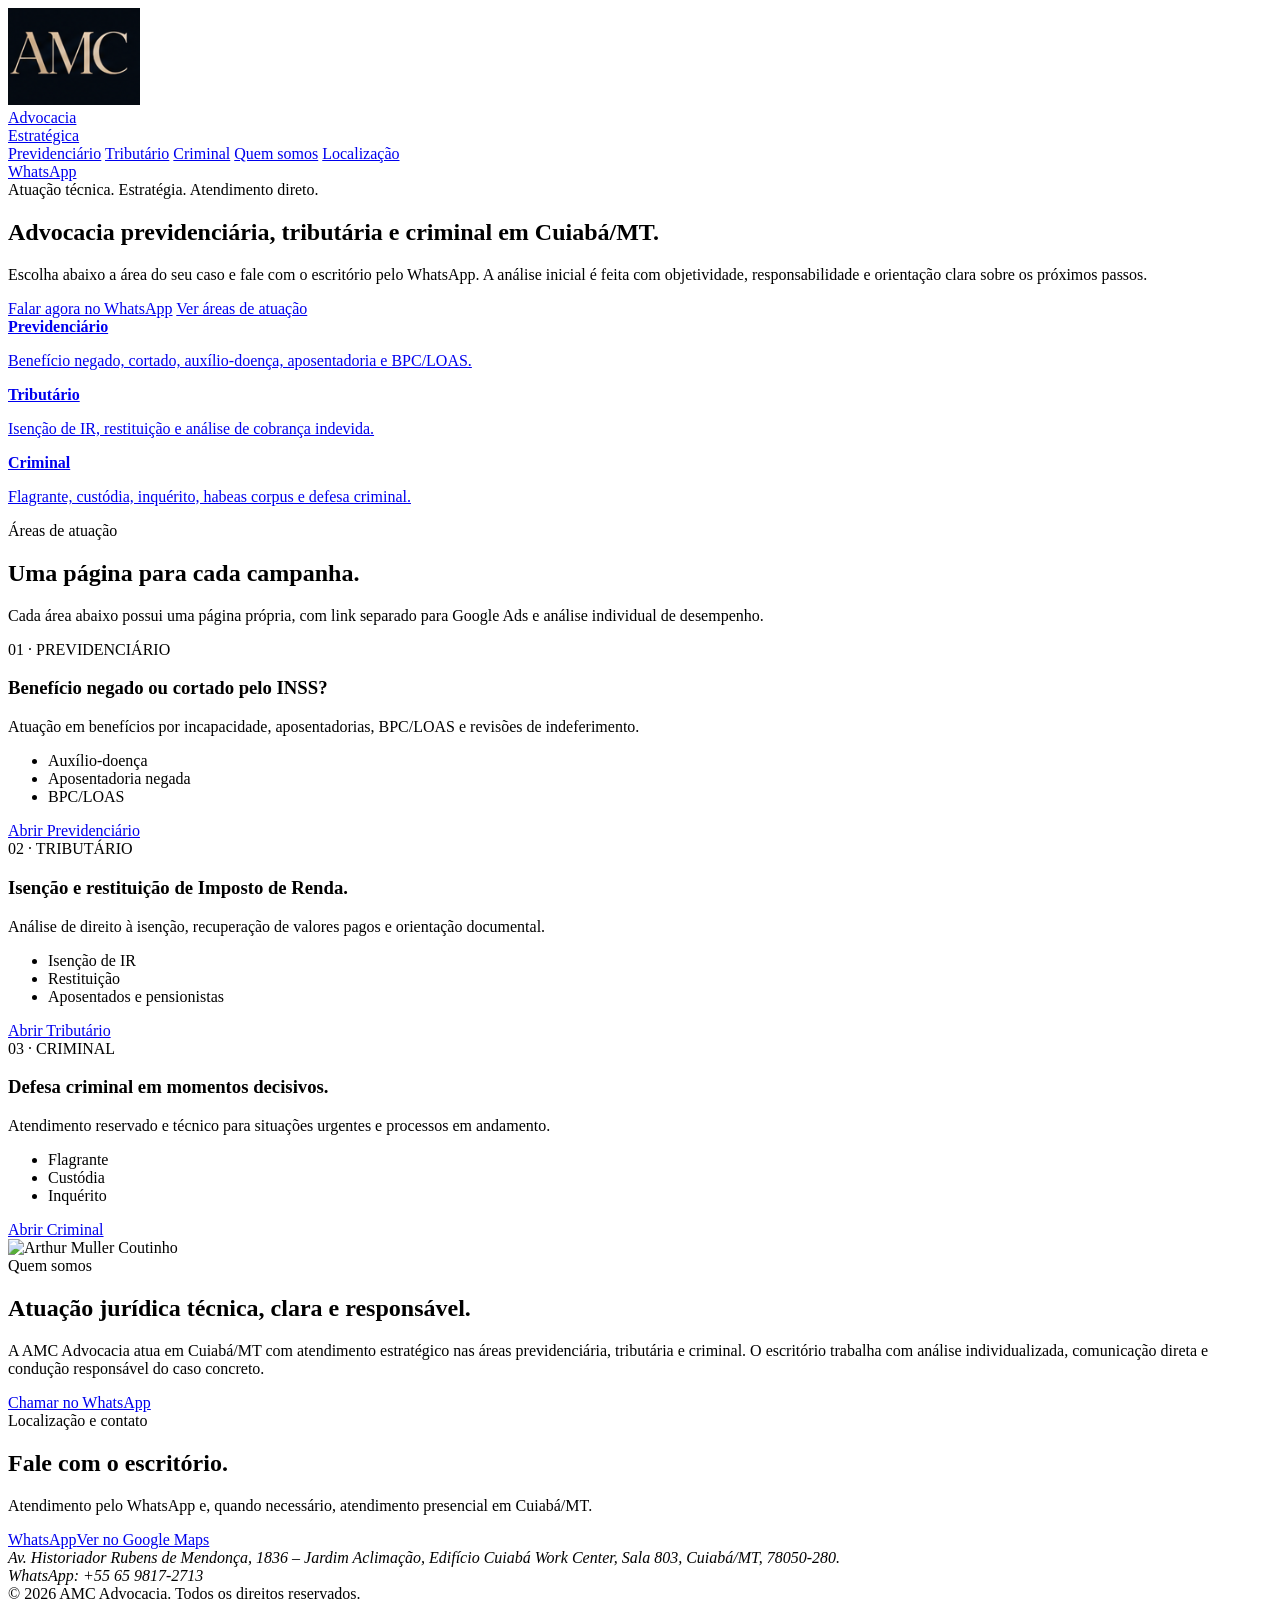
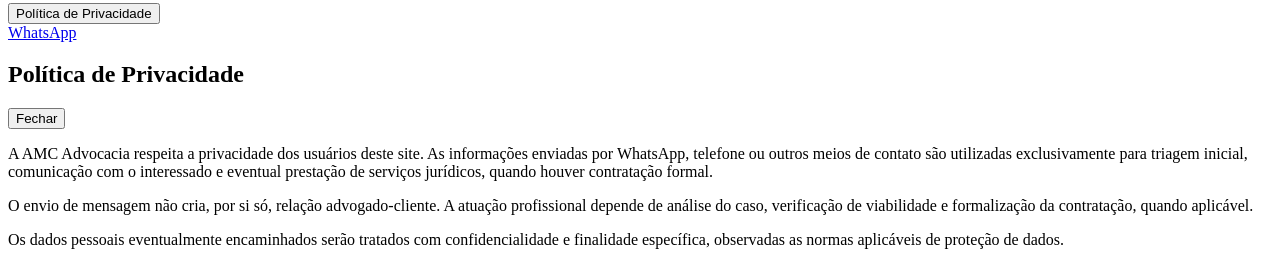
==== commit 71dfd69b: "Add files via upload" ====
--- a/index.html
+++ b/index.html
@@ -1,667 +1,120 @@
 <!DOCTYPE html>
 <html lang="pt-BR">
 <head>
-  <meta charset="UTF-8" />
-  <meta name="viewport" content="width=device-width, initial-scale=1.0" />
-  <meta name="description" content="AMC Advocacia em Cuiabá/MT. Atuação em Direito Previdenciário, Tributário e Criminal. Atendimento pelo WhatsApp." />
-  <title>AMC Advocacia | Previdenciário, Tributário e Criminal</title>
+<meta charset="UTF-8">
+<meta name="viewport" content="width=device-width, initial-scale=1.0">
+<title>AMC Advocacia | Cuiabá/MT</title>
+<meta name="description" content="AMC Advocacia em Cuiabá/MT. Atendimento jurídico nas áreas previdenciária, tributária e criminal.">
+<link rel="stylesheet" href="style.css">
+</head>
+<body>
 
-  <style>
-    :root{
-      --bg:#060b12;
-      --bg2:#0b111a;
-      --card:#101722;
-      --line:rgba(231,199,147,.22);
-      --text:#f8f2e8;
-      --muted:#c8cfda;
-      --gold:#d7aa68;
-      --gold2:#f0cd8e;
-      --darkgold:#8d6535;
-      --green:#20bf63;
-      --radius:26px;
-      --max:1180px;
-    }
+<header class="header">
+  <div class="container nav">
+    <a href="index.html" class="brand">
+      <img class="logo" src="amc_logo_symbol.png" alt="AMC" onerror="this.outerHTML='<div class=&quot;brand-fallback&quot;>AMC</div>'">
+      <div class="divider"></div>
+      <div class="brand-text">Advocacia<br>Estratégica</div>
+    </a>
+    <nav class="menu">
+      <a href="previdenciario.html">Previdenciário</a>
+      <a href="tributario.html">Tributário</a>
+      <a href="criminal.html">Criminal</a>
+      <a href="#quem-somos">Quem somos</a>
+      <a href="#localizacao">Localização</a>
+    </nav>
+    <a class="header-cta" href="https://wa.me/556598172713?text=Ol%C3%A1%2C%20vim%20pelo%20site%20da%20AMC%20Advocacia%20e%20gostaria%20de%20atendimento." target="_blank" rel="noopener">WhatsApp</a>
+  </div>
+</header>
 
-    *{box-sizing:border-box}
-    html{scroll-behavior:smooth}
-    body{
-      margin:0;
-      background:
-        linear-gradient(90deg,rgba(5,9,14,.96),rgba(5,9,14,.72)),
-        radial-gradient(circle at 80% 20%,rgba(215,170,104,.18),transparent 34%),
-        #060b12;
-      color:var(--text);
-      font-family:Inter,system-ui,-apple-system,BlinkMacSystemFont,"Segoe UI",sans-serif;
-    }
 
-    a{text-decoration:none;color:inherit}
-    .container{width:min(var(--max),calc(100% - 36px));margin:auto}
-
-    .topline{
-      border-bottom:1px solid rgba(255,255,255,.08);
-      background:#070c13;
-      color:#d4d9e2;
-      font-size:15px;
-    }
-    .topline .container{
-      height:42px;
-      display:flex;
-      align-items:center;
-      justify-content:space-between;
-      gap:12px;
-    }
-
-    header{
-      position:sticky;
-      top:0;
-      z-index:50;
-      background:rgba(7,12,19,.93);
-      backdrop-filter:blur(14px);
-      border-bottom:1px solid rgba(255,255,255,.08);
-    }
-
-    .nav{
-      min-height:86px;
-      display:flex;
-      align-items:center;
-      justify-content:space-between;
-      gap:24px;
-    }
-
-    .brand{
-      display:flex;
-      align-items:center;
-      gap:18px;
-      min-width:max-content;
-    }
-
-    .logo{
-      font-family:Georgia,"Times New Roman",serif;
-      font-size:46px;
-      color:var(--gold2);
-      letter-spacing:-.05em;
-      line-height:1;
-    }
-
-    .brand-divider{
-      width:1px;
-      height:42px;
-      background:rgba(231,199,147,.35);
-    }
-
-    .brand-text{
-      font-size:14px;
-      letter-spacing:.22em;
-      text-transform:uppercase;
-      font-weight:800;
-      line-height:1.35;
-      color:#f2eee7;
-    }
-
-    nav{
-      display:flex;
-      align-items:center;
-      gap:26px;
-      color:#e5e9ef;
-      font-size:13px;
-      font-weight:800;
-      text-transform:uppercase;
-    }
-
-    nav a:hover{color:var(--gold2)}
-
-    .whats-top{
-      border:1px solid rgba(231,199,147,.55);
-      border-radius:8px;
-      padding:13px 22px;
-      color:var(--gold2);
-      font-weight:900;
-      text-transform:uppercase;
-      display:flex;
-      align-items:center;
-      gap:10px;
-      min-width:max-content;
-    }
-
-    .hero{
-      position:relative;
-      min-height:calc(100vh - 128px);
-      display:flex;
-      align-items:center;
-      overflow:hidden;
-      border-bottom:1px solid rgba(255,255,255,.08);
-      background:
-        linear-gradient(90deg,rgba(6,11,18,.96) 0%,rgba(6,11,18,.84) 43%,rgba(6,11,18,.58) 72%,rgba(6,11,18,.90) 100%),
-        url('hero-justica.svg') right center/contain no-repeat,
-        linear-gradient(135deg,#080d14,#171109);
-    }
-
-    .hero::before{
-      content:"";
-      position:absolute;
-      inset:0;
-      background:
-        radial-gradient(circle at 72% 48%,rgba(215,170,104,.18),transparent 28%),
-        linear-gradient(180deg,transparent,rgba(0,0,0,.24));
-      pointer-events:none;
-    }
-
-    .hero-content{
-      position:relative;
-      max-width:780px;
-      padding:76px 0 62px;
-    }
-
-    .kicker{
-      display:flex;
-      align-items:center;
-      gap:14px;
-      color:var(--gold2);
-      font-weight:900;
-      letter-spacing:.09em;
-      text-transform:uppercase;
-      margin-bottom:26px;
-    }
-    .kicker::before{
-      content:"";
-      width:42px;
-      height:1px;
-      background:var(--gold);
-      display:block;
-    }
-
-    h1,h2,h3{
-      font-family:Georgia,"Times New Roman",serif;
-      margin:0;
-      line-height:1.03;
-      letter-spacing:-.045em;
-    }
-
-    h1{
-      font-size:clamp(48px,7vw,82px);
-      max-width:760px;
-    }
-
-    h1 span{color:var(--gold2)}
-
-    .lead{
-      margin:28px 0 0;
-      max-width:640px;
-      color:#d9dee7;
-      font-size:20px;
-      line-height:1.65;
-    }
-
-    .hero-actions{
-      display:flex;
-      flex-wrap:wrap;
-      gap:16px;
-      margin-top:32px;
-    }
-
-    .btn{
-      border:1px solid rgba(255,255,255,.14);
-      border-radius:12px;
-      padding:18px 24px;
-      font-weight:900;
-      display:inline-flex;
-      align-items:center;
-      justify-content:center;
-      gap:12px;
-      min-height:62px;
-      transition:.18s ease;
-    }
-    .btn:hover{transform:translateY(-2px);filter:brightness(1.04)}
-
-    .btn-primary{
-      background:linear-gradient(135deg,var(--gold2),var(--gold));
-      color:#111722;
-      border-color:rgba(255,255,255,.08);
-      box-shadow:0 18px 38px rgba(215,170,104,.18);
-    }
-
-    .btn-dark{
-      background:rgba(255,255,255,.035);
-      color:#fff;
-      border-color:rgba(231,199,147,.28);
-    }
-
-    .area-tabs{
-      display:grid;
-      grid-template-columns:repeat(3,1fr);
-      gap:14px;
-      margin-top:34px;
-      max-width:820px;
-    }
-
-    .area-tab{
-      border:1px solid rgba(231,199,147,.32);
-      background:rgba(9,14,21,.72);
-      border-radius:18px;
-      padding:18px;
-      min-height:134px;
-      transition:.2s ease;
-    }
-    .area-tab:hover{
-      transform:translateY(-3px);
-      background:rgba(215,170,104,.10);
-    }
-    .area-tab strong{
-      display:block;
-      color:var(--gold2);
-      font-size:18px;
-      margin-bottom:8px;
-    }
-    .area-tab p{
-      margin:0;
-      color:#d4dae4;
-      line-height:1.45;
-      font-size:14px;
-    }
-
-    section{padding:78px 0}
-    .section-head{max-width:800px;margin-bottom:34px}
-    .eyebrow{
-      color:var(--gold2);
-      text-transform:uppercase;
-      letter-spacing:.14em;
-      font-weight:900;
-      margin-bottom:12px;
-    }
-    h2{font-size:clamp(36px,5vw,60px)}
-    .section-head p{
-      color:var(--muted);
-      font-size:18px;
-      line-height:1.7;
-    }
-
-    .cards{
-      display:grid;
-      grid-template-columns:repeat(3,1fr);
-      gap:18px;
-    }
-
-    .card{
-      border:1px solid rgba(231,199,147,.18);
-      background:linear-gradient(180deg,rgba(255,255,255,.055),rgba(255,255,255,.025));
-      border-radius:var(--radius);
-      padding:28px;
-      min-height:430px;
-      display:flex;
-      flex-direction:column;
-      box-shadow:0 20px 60px rgba(0,0,0,.25);
-    }
-
-    .card .num{
-      color:var(--gold2);
-      font-weight:900;
-      letter-spacing:.1em;
-      margin-bottom:18px;
-    }
-
-    .card h3{font-size:31px;margin-bottom:15px}
-    .card p,.card li{color:#cbd3df;line-height:1.63}
-    .card ul{padding-left:18px;margin:0 0 22px}
-    .card .btn{margin-top:auto;width:100%}
-
-    .about{
-      background:
-        linear-gradient(90deg,rgba(6,11,18,.96),rgba(6,11,18,.88)),
-        radial-gradient(circle at 15% 40%,rgba(215,170,104,.12),transparent 26%);
-      border-top:1px solid rgba(255,255,255,.07);
-      border-bottom:1px solid rgba(255,255,255,.07);
-    }
-
-    .about-grid{
-      display:grid;
-      grid-template-columns:.82fr 1.18fr;
-      gap:42px;
-      align-items:center;
-    }
-
-    .photo-wrap{
-      border-radius:30px;
-      overflow:hidden;
-      border:1px solid rgba(231,199,147,.24);
-      background:#111;
-      box-shadow:0 22px 80px rgba(0,0,0,.45);
-    }
-
-    .photo-wrap img{
-      display:block;
-      width:100%;
-      aspect-ratio:4/5;
-      object-fit:cover;
-      object-position:center 25%;
-      filter:contrast(1.04) brightness(.95) saturate(.92);
-    }
-
-    .about-text p{
-      color:#d2d8e2;
-      line-height:1.76;
-      font-size:18px;
-    }
-
-    .contact-card{
-      border:1px solid rgba(231,199,147,.23);
-      border-radius:32px;
-      background:#101722;
-      padding:34px;
-    }
-
-    .contact-actions{
-      display:flex;
-      flex-wrap:wrap;
-      gap:16px;
-      margin:24px 0 22px;
-    }
-
-    address{
-      font-style:normal;
-      color:#cbd3df;
-      line-height:1.7;
-      margin-top:18px;
-    }
-
-    footer{
-      border-top:1px solid rgba(255,255,255,.08);
-      padding:30px 0 104px;
-      color:#aeb8c8;
-    }
-
-    .footer-row{
-      display:flex;
-      justify-content:space-between;
-      flex-wrap:wrap;
-      gap:18px;
-    }
-
-    .privacy-btn{
-      color:var(--gold2);
-      background:none;
-      border:0;
-      font:inherit;
-      cursor:pointer;
-      font-weight:800;
-    }
-
-    .floating{
-      position:fixed;
-      right:22px;
-      bottom:22px;
-      z-index:80;
-    }
-    .floating a{
-      background:var(--green);
-      color:white;
-      border-radius:999px;
-      padding:18px 25px;
-      font-weight:900;
-      box-shadow:0 14px 38px rgba(32,191,99,.35);
-      display:block;
-    }
-
-    .modal{
-      display:none;
-      position:fixed;
-      inset:0;
-      z-index:100;
-      background:rgba(0,0,0,.72);
-      padding:20px;
-      align-items:center;
-      justify-content:center;
-    }
-    .modal.open{display:flex}
-    .modal-box{
-      width:min(760px,100%);
-      max-height:86vh;
-      overflow:auto;
-      background:#101722;
-      border:1px solid rgba(231,199,147,.25);
-      border-radius:26px;
-      padding:30px;
-    }
-    .modal-box p{color:#cbd3df;line-height:1.7}
-    .modal-head{display:flex;justify-content:space-between;gap:16px;align-items:flex-start}
-    .close{
-      border:1px solid rgba(255,255,255,.18);
-      background:rgba(255,255,255,.06);
-      color:#fff;
-      border-radius:999px;
-      padding:9px 14px;
-      cursor:pointer;
-    }
-
-    @media(max-width:980px){
-      nav{display:none}
-      .hero{min-height:auto;background-size:70%;background-position:right bottom}
-      .cards,.area-tabs,.about-grid{grid-template-columns:1fr}
-      .area-tabs{max-width:none}
-      .whats-top{display:none}
-      .topline{display:none}
-    }
-
-    @media(max-width:640px){
-      .container{width:calc(100% - 28px)}
-      .nav{min-height:76px}
-      .logo{font-size:34px}
-      .brand-divider{height:34px}
-      .brand-text{font-size:12px;letter-spacing:.14em}
-      .hero{
-        background:
-          linear-gradient(180deg,rgba(6,11,18,.94),rgba(6,11,18,.86)),
-          url('hero-justica.svg') right bottom/92% no-repeat,
-          #080d14;
-      }
-      .hero-content{padding:46px 0 42px}
-      .kicker{font-size:13px;margin-bottom:20px}
-      .kicker::before{width:28px}
-      h1{font-size:45px}
-      .lead{font-size:18px;line-height:1.6}
-      .hero-actions .btn{width:100%}
-      .area-tab{min-height:auto}
-      section{padding:56px 0}
-      .card{min-height:auto;padding:24px}
-      .photo-wrap img{aspect-ratio:1/1.12;object-position:center 20%}
-      .floating{
-        left:14px;
-        right:14px;
-        bottom:14px;
-      }
-      .floating a{
-        width:100%;
-        text-align:center;
-        border-radius:999px;
-        padding:17px 20px;
-      }
-      footer{padding-bottom:94px}
-    }
-  </style>
-</head>
-
-<body>
-  <div class="topline">
-    <div class="container">
-      <span>Atendimento em Cuiabá/MT e online</span>
-      <span>OAB/MT 10.889</span>
+<main>
+<section class="hero">
+  <div class="container">
+    <div class="hero-content">
+      <div class="kicker">Atuação técnica. Estratégia. Atendimento direto.</div>
+      <h1>Advocacia <span>previdenciária, tributária</span> e criminal em Cuiabá/MT.</h1>
+      <p class="lead">Escolha abaixo a área do seu caso e fale com o escritório pelo WhatsApp. A análise inicial é feita com objetividade, responsabilidade e orientação clara sobre os próximos passos.</p>
+      <div class="actions">
+        <a class="btn primary" href="https://wa.me/556598172713?text=Ol%C3%A1%2C%20vim%20pelo%20site%20da%20AMC%20Advocacia%20e%20preciso%20de%20orienta%C3%A7%C3%A3o." target="_blank">Falar agora no WhatsApp</a>
+        <a class="btn dark" href="#areas">Ver áreas de atuação</a>
+      </div>
+      <div class="area-grid" id="areas">
+        <a class="area-pill" href="previdenciario.html"><strong>Previdenciário</strong><p>Benefício negado, cortado, auxílio-doença, aposentadoria e BPC/LOAS.</p></a>
+        <a class="area-pill" href="tributario.html"><strong>Tributário</strong><p>Isenção de IR, restituição e análise de cobrança indevida.</p></a>
+        <a class="area-pill" href="criminal.html"><strong>Criminal</strong><p>Flagrante, custódia, inquérito, habeas corpus e defesa criminal.</p></a>
+      </div>
     </div>
   </div>
+</section>
 
-  <header>
-    <div class="container nav">
-      <a href="#inicio" class="brand">
-        <div class="logo">AMC</div>
-        <div class="brand-divider"></div>
-        <div class="brand-text">Advocacia<br>Estratégica</div>
-      </a>
-
-      <nav>
-        <a href="#areas">Áreas</a>
-        <a href="#quem-somos">Quem somos</a>
-        <a href="#localizacao">Localização</a>
-        <button class="privacy-btn" onclick="openPrivacy()">Política de privacidade</button>
-      </nav>
-
-      <a class="whats-top" href="https://wa.me/556598172713?text=Ol%C3%A1%2C%20vim%20pelo%20site%20da%20AMC%20Advocacia%20e%20gostaria%20de%20atendimento." target="_blank" rel="noopener">WhatsApp</a>
+<section>
+  <div class="container">
+    <div class="section-head">
+      <div class="eyebrow">Áreas de atuação</div>
+      <h2>Uma página para cada campanha.</h2>
+      <p>Cada área abaixo possui uma página própria, com link separado para Google Ads e análise individual de desempenho.</p>
     </div>
-  </header>
-
-  <main id="inicio">
-    <section class="hero">
-      <div class="container">
-        <div class="hero-content">
-          <div class="kicker">Atuação técnica. Estratégia. Atendimento direto.</div>
-          <h1>Advocacia <span>previdenciária, tributária</span> e criminal em Cuiabá/MT.</h1>
-          <p class="lead">Escolha abaixo a área do seu caso e fale com o escritório pelo WhatsApp. A análise inicial é feita com objetividade, responsabilidade e orientação clara sobre os próximos passos.</p>
-
-          <div class="hero-actions">
-            <a class="btn btn-primary" href="https://wa.me/556598172713?text=Ol%C3%A1%2C%20vim%20pelo%20site%20da%20AMC%20Advocacia%20e%20preciso%20de%20orienta%C3%A7%C3%A3o." target="_blank" rel="noopener">Falar agora no WhatsApp</a>
-            <a class="btn btn-dark" href="#areas">Ver áreas de atuação</a>
-          </div>
-
-          <div class="area-tabs">
-            <a class="area-tab" href="#previdenciario">
-              <strong>Previdenciário</strong>
-              <p>Benefício negado, cortado, perícia, auxílio-doença, aposentadoria e BPC/LOAS.</p>
-            </a>
-            <a class="area-tab" href="#tributario">
-              <strong>Tributário</strong>
-              <p>Isenção de Imposto de Renda, restituição e análise de cobrança indevida.</p>
-            </a>
-            <a class="area-tab" href="#criminal">
-              <strong>Criminal</strong>
-              <p>Atendimento reservado em flagrante, custódia, inquérito e defesa criminal.</p>
-            </a>
-          </div>
-        </div>
-      </div>
-    </section>
-
-    <section id="areas">
-      <div class="container">
-        <div class="section-head">
-          <div class="eyebrow">Áreas de atuação</div>
-          <h2>Clique na área correspondente ao seu caso.</h2>
-          <p>A estrutura foi pensada para campanhas separadas. Cada área possui chamada própria, texto próprio e botão específico de WhatsApp.</p>
-        </div>
-
-        <div class="cards">
-          <article class="card" id="previdenciario">
-            <div class="num">01 · PREVIDENCIÁRIO</div>
-            <h3>Benefício negado ou cortado pelo INSS?</h3>
-            <p>Atuação em casos nos quais o segurado teve benefício indeferido, cessado ou analisado de forma inadequada.</p>
-            <ul>
-              <li>Auxílio-doença negado</li>
-              <li>Benefício cortado ou suspenso</li>
-              <li>Aposentadoria negada</li>
-              <li>BPC/LOAS</li>
-              <li>Perícia administrativa ou judicial</li>
-            </ul>
-            <a class="btn btn-primary" href="https://wa.me/556598172713?text=Ol%C3%A1%2C%20preciso%20de%20atendimento%20previdenci%C3%A1rio.%20Vim%20pelo%20site." target="_blank" rel="noopener">Falar sobre Previdenciário</a>
-          </article>
-
-          <article class="card" id="tributario">
-            <div class="num">02 · TRIBUTÁRIO</div>
-            <h3>Isenção ou restituição de Imposto de Renda?</h3>
-            <p>Análise de documentos e atuação em demandas envolvendo isenção de IR, restituição e cobrança tributária indevida.</p>
-            <ul>
-              <li>Isenção de IR para aposentados e pensionistas</li>
-              <li>Restituição de valores pagos</li>
-              <li>Doenças previstas em lei</li>
-              <li>Análise de laudos e comprovantes</li>
-              <li>Pedido administrativo ou judicial</li>
-            </ul>
-            <a class="btn btn-primary" href="https://wa.me/556598172713?text=Ol%C3%A1%2C%20preciso%20de%20atendimento%20tribut%C3%A1rio.%20Vim%20pelo%20site." target="_blank" rel="noopener">Falar sobre Tributário</a>
-          </article>
-
-          <article class="card" id="criminal">
-            <div class="num">03 · CRIMINAL</div>
-            <h3>Defesa criminal em momentos decisivos.</h3>
-            <p>Atendimento reservado e atuação técnica em situações urgentes ou processos criminais em andamento.</p>
-            <ul>
-              <li>Prisão em flagrante</li>
-              <li>Audiência de custódia</li>
-              <li>Habeas corpus e liberdade provisória</li>
-              <li>Inquérito policial</li>
-              <li>Defesa em processo criminal</li>
-            </ul>
-            <a class="btn btn-primary" href="https://wa.me/556598172713?text=Ol%C3%A1%2C%20preciso%20de%20atendimento%20criminal%20com%20urg%C3%AAncia.%20Vim%20pelo%20site." target="_blank" rel="noopener">Falar sobre Criminal</a>
-          </article>
-        </div>
-      </div>
-    </section>
-
-    <section class="about" id="quem-somos">
-      <div class="container about-grid">
-        <div class="photo-wrap">
-          <img src="dr-arthur.jpg" alt="Arthur Muller Coutinho, advogado da AMC Advocacia">
-        </div>
-
-        <div class="about-text">
-          <div class="eyebrow">Quem somos</div>
-          <h2>Atuação jurídica técnica, clara e responsável.</h2>
-          <p>A AMC Advocacia atua em Cuiabá/MT com atendimento estratégico nas áreas previdenciária, tributária e criminal. O escritório trabalha com análise individualizada, comunicação direta e condução responsável do caso concreto.</p>
-          <p>O objetivo é orientar o cliente com clareza, avaliar documentos, identificar riscos e definir o caminho jurídico mais adequado, sem promessas de resultado e sem linguagem confusa.</p>
-          <div class="hero-actions">
-            <a class="btn btn-primary" href="https://wa.me/556598172713?text=Ol%C3%A1%2C%20gostaria%20de%20falar%20com%20a%20AMC%20Advocacia." target="_blank" rel="noopener">Chamar no WhatsApp</a>
-            <a class="btn btn-dark" href="#localizacao">Ver localização</a>
-          </div>
-        </div>
-      </div>
-    </section>
-
-    <section id="localizacao">
-      <div class="container">
-        <div class="contact-card">
-          <div class="eyebrow">Localização e contato</div>
-          <h2>Fale com o escritório.</h2>
-          <p class="lead">Atendimento pelo WhatsApp e, quando necessário, atendimento presencial em Cuiabá/MT.</p>
-
-          <div class="contact-actions">
-            <a class="btn btn-primary" href="https://wa.me/556598172713?text=Ol%C3%A1%2C%20vim%20pelo%20site%20da%20AMC%20Advocacia." target="_blank" rel="noopener">WhatsApp</a>
-            <a class="btn btn-dark" href="https://www.google.com.br/maps/place/Edif%C3%ADcio+Cuiab%C3%A1+Work+Center/@-15.5852338,-56.0798737,3a,75y,90t/data=!3m8!1e2!3m6!1sCIHM0ogKEICAgICC99WvwAE!2e10!3e12!6shttps:%2F%2Flh3.googleusercontent.com%2Fgps-cs-s%2FAPNQkAHle-TeYdeOI4YAhge5WyRn9SJJwimyl-NdZ6nG_7CyWekeCpFyuoEjC1SyOCayK3W7w1ZEYD9O0SeBA6WKSDenAIMn2xx7LyVOlEiKWH-NNnP6Kw1Q5KdL5VQm3XcKlDJZbDCj%3Dw190-h86-k-no!7i4032!8i1816!4m7!3m6!1s0x939db1af781b05ed:0xb44f75749397de11!8m2!3d-15.5850672!4d-56.0798938!10e5!16s%2Fg%2F1tj9d26c?entry=ttu&g_ep=EgoyMDI2MDUwMi4wIKXMDSoASAFQAw%3D%3D" target="_blank" rel="noopener">Ver no Google Maps</a>
-          </div>
-
-          <address>
-            Av. Historiador Rubens de Mendonça, 1836 – Jardim Aclimação,<br>
-            Edifício Cuiabá Work Center, Sala 803, Cuiabá/MT, 78050-280.<br>
-            WhatsApp: +55 65 9817-2713
-          </address>
-        </div>
-      </div>
-    </section>
-  </main>
-
-  <footer>
-    <div class="container footer-row">
-      <div>© <span id="year"></span> AMC Advocacia. Todos os direitos reservados.</div>
-      <button class="privacy-btn" onclick="openPrivacy()">Política de Privacidade</button>
-    </div>
-  </footer>
-
-  <div class="floating">
-    <a href="https://wa.me/556598172713?text=Ol%C3%A1%2C%20vim%20pelo%20site%20da%20AMC%20Advocacia%20e%20gostaria%20de%20atendimento." target="_blank" rel="noopener">WhatsApp</a>
-  </div>
-
-  <div class="modal" id="privacyModal">
-    <div class="modal-box">
-      <div class="modal-head">
-        <h2>Política de Privacidade</h2>
-        <button class="close" onclick="closePrivacy()">Fechar</button>
-      </div>
-      <p>A AMC Advocacia respeita a privacidade dos usuários deste site. As informações enviadas por WhatsApp, telefone ou outros meios de contato são utilizadas exclusivamente para triagem inicial, comunicação com o interessado e eventual prestação de serviços jurídicos, quando houver contratação formal.</p>
-      <p>O envio de mensagem não cria, por si só, relação advogado-cliente. A atuação profissional depende de análise do caso, verificação de viabilidade e formalização da contratação, quando aplicável.</p>
-      <p>Os dados pessoais eventualmente encaminhados serão tratados com confidencialidade e finalidade específica, observadas as normas aplicáveis de proteção de dados.</p>
+    <div class="cards">
+      <article class="card"><div class="tag">01 · PREVIDENCIÁRIO</div><h3>Benefício negado ou cortado pelo INSS?</h3><p>Atuação em benefícios por incapacidade, aposentadorias, BPC/LOAS e revisões de indeferimento.</p><ul><li>Auxílio-doença</li><li>Aposentadoria negada</li><li>BPC/LOAS</li></ul><a class="btn primary" href="previdenciario.html">Abrir Previdenciário</a></article>
+      <article class="card"><div class="tag">02 · TRIBUTÁRIO</div><h3>Isenção e restituição de Imposto de Renda.</h3><p>Análise de direito à isenção, recuperação de valores pagos e orientação documental.</p><ul><li>Isenção de IR</li><li>Restituição</li><li>Aposentados e pensionistas</li></ul><a class="btn primary" href="tributario.html">Abrir Tributário</a></article>
+      <article class="card"><div class="tag">03 · CRIMINAL</div><h3>Defesa criminal em momentos decisivos.</h3><p>Atendimento reservado e técnico para situações urgentes e processos em andamento.</p><ul><li>Flagrante</li><li>Custódia</li><li>Inquérito</li></ul><a class="btn primary" href="criminal.html">Abrir Criminal</a></article>
     </div>
   </div>
+</section>
 
-  <script>
-    document.getElementById("year").textContent = new Date().getFullYear();
-    function openPrivacy(){document.getElementById("privacyModal").classList.add("open")}
-    function closePrivacy(){document.getElementById("privacyModal").classList.remove("open")}
-    document.getElementById("privacyModal").addEventListener("click",function(e){
-      if(e.target===this) closePrivacy();
-    });
-  </script>
+<section class="about" id="quem-somos">
+  <div class="container about-grid">
+    <div class="photo"><img src="dr-arthur.jpg" alt="Arthur Muller Coutinho"></div>
+    <div>
+      <div class="eyebrow">Quem somos</div>
+      <h2>Atuação jurídica técnica, clara e responsável.</h2>
+      <p class="text">A AMC Advocacia atua em Cuiabá/MT com atendimento estratégico nas áreas previdenciária, tributária e criminal. O escritório trabalha com análise individualizada, comunicação direta e condução responsável do caso concreto.</p>
+      <div class="actions"><a class="btn primary" href="https://wa.me/556598172713?text=Ol%C3%A1%2C%20gostaria%20de%20falar%20com%20a%20AMC%20Advocacia." target="_blank">Chamar no WhatsApp</a></div>
+    </div>
+  </div>
+</section>
+
+<section id="localizacao">
+  <div class="container contact-card">
+    <div class="eyebrow">Localização e contato</div>
+    <h2>Fale com o escritório.</h2>
+    <p class="text">Atendimento pelo WhatsApp e, quando necessário, atendimento presencial em Cuiabá/MT.</p>
+    <div class="actions"><a class="btn primary" href="https://wa.me/556598172713" target="_blank">WhatsApp</a><a class="btn dark" href="https://www.google.com.br/maps/place/Edif%C3%ADcio+Cuiab%C3%A1+Work+Center/@-15.5852338,-56.0798737,3a,75y,90t/data=!3m8!1e2!3m6!1sCIHM0ogKEICAgICC99WvwAE!2e10!3e12!6shttps:%2F%2Flh3.googleusercontent.com%2Fgps-cs-s%2FAPNQkAHle-TeYdeOI4YAhge5WyRn9SJJwimyl-NdZ6nG_7CyWekeCpFyuoEjC1SyOCayK3W7w1ZEYD9O0SeBA6WKSDenAIMn2xx7LyVOlEiKWH-NNnP6Kw1Q5KdL5VQm3XcKlDJZbDCj%3Dw190-h86-k-no!7i4032!8i1816!4m7!3m6!1s0x939db1af781b05ed:0xb44f75749397de11!8m2!3d-15.5850672!4d-56.0798938!10e5!16s%2Fg%2F1tj9d26c?entry=ttu&g_ep=EgoyMDI2MDUwMi4wIKXMDSoASAFQAw%3D%3D" target="_blank">Ver no Google Maps</a></div>
+    <address>Av. Historiador Rubens de Mendonça, 1836 – Jardim Aclimação, Edifício Cuiabá Work Center, Sala 803, Cuiabá/MT, 78050-280.<br>WhatsApp: +55 65 9817-2713</address>
+  </div>
+</section>
+</main>
+
+
+<footer class="footer">
+  <div class="container footer-row">
+    <div>© <span id="year"></span> AMC Advocacia. Todos os direitos reservados.</div>
+    <button class="privacy" onclick="openPrivacy()">Política de Privacidade</button>
+  </div>
+</footer>
+<div class="float"><a href="https://wa.me/556598172713?text=Ol%C3%A1%2C%20vim%20pelo%20site%20da%20AMC%20Advocacia%20e%20gostaria%20de%20atendimento." target="_blank" rel="noopener">WhatsApp</a></div>
+
+<div class="modal" id="privacyModal">
+  <div class="modal-box">
+    <div class="modal-head">
+      <h2>Política de Privacidade</h2>
+      <button class="close" onclick="closePrivacy()">Fechar</button>
+    </div>
+    <p>A AMC Advocacia respeita a privacidade dos usuários deste site. As informações enviadas por WhatsApp, telefone ou outros meios de contato são utilizadas exclusivamente para triagem inicial, comunicação com o interessado e eventual prestação de serviços jurídicos, quando houver contratação formal.</p>
+    <p>O envio de mensagem não cria, por si só, relação advogado-cliente. A atuação profissional depende de análise do caso, verificação de viabilidade e formalização da contratação, quando aplicável.</p>
+    <p>Os dados pessoais eventualmente encaminhados serão tratados com confidencialidade e finalidade específica, observadas as normas aplicáveis de proteção de dados.</p>
+  </div>
+</div>
+
+
+<script>
+document.getElementById("year").textContent = new Date().getFullYear();
+function openPrivacy(){document.getElementById("privacyModal").classList.add("open")}
+function closePrivacy(){document.getElementById("privacyModal").classList.remove("open")}
+document.getElementById("privacyModal").addEventListener("click",function(e){if(e.target===this)closePrivacy()});
+</script>
+
+
 </body>
-</html>
+</html>
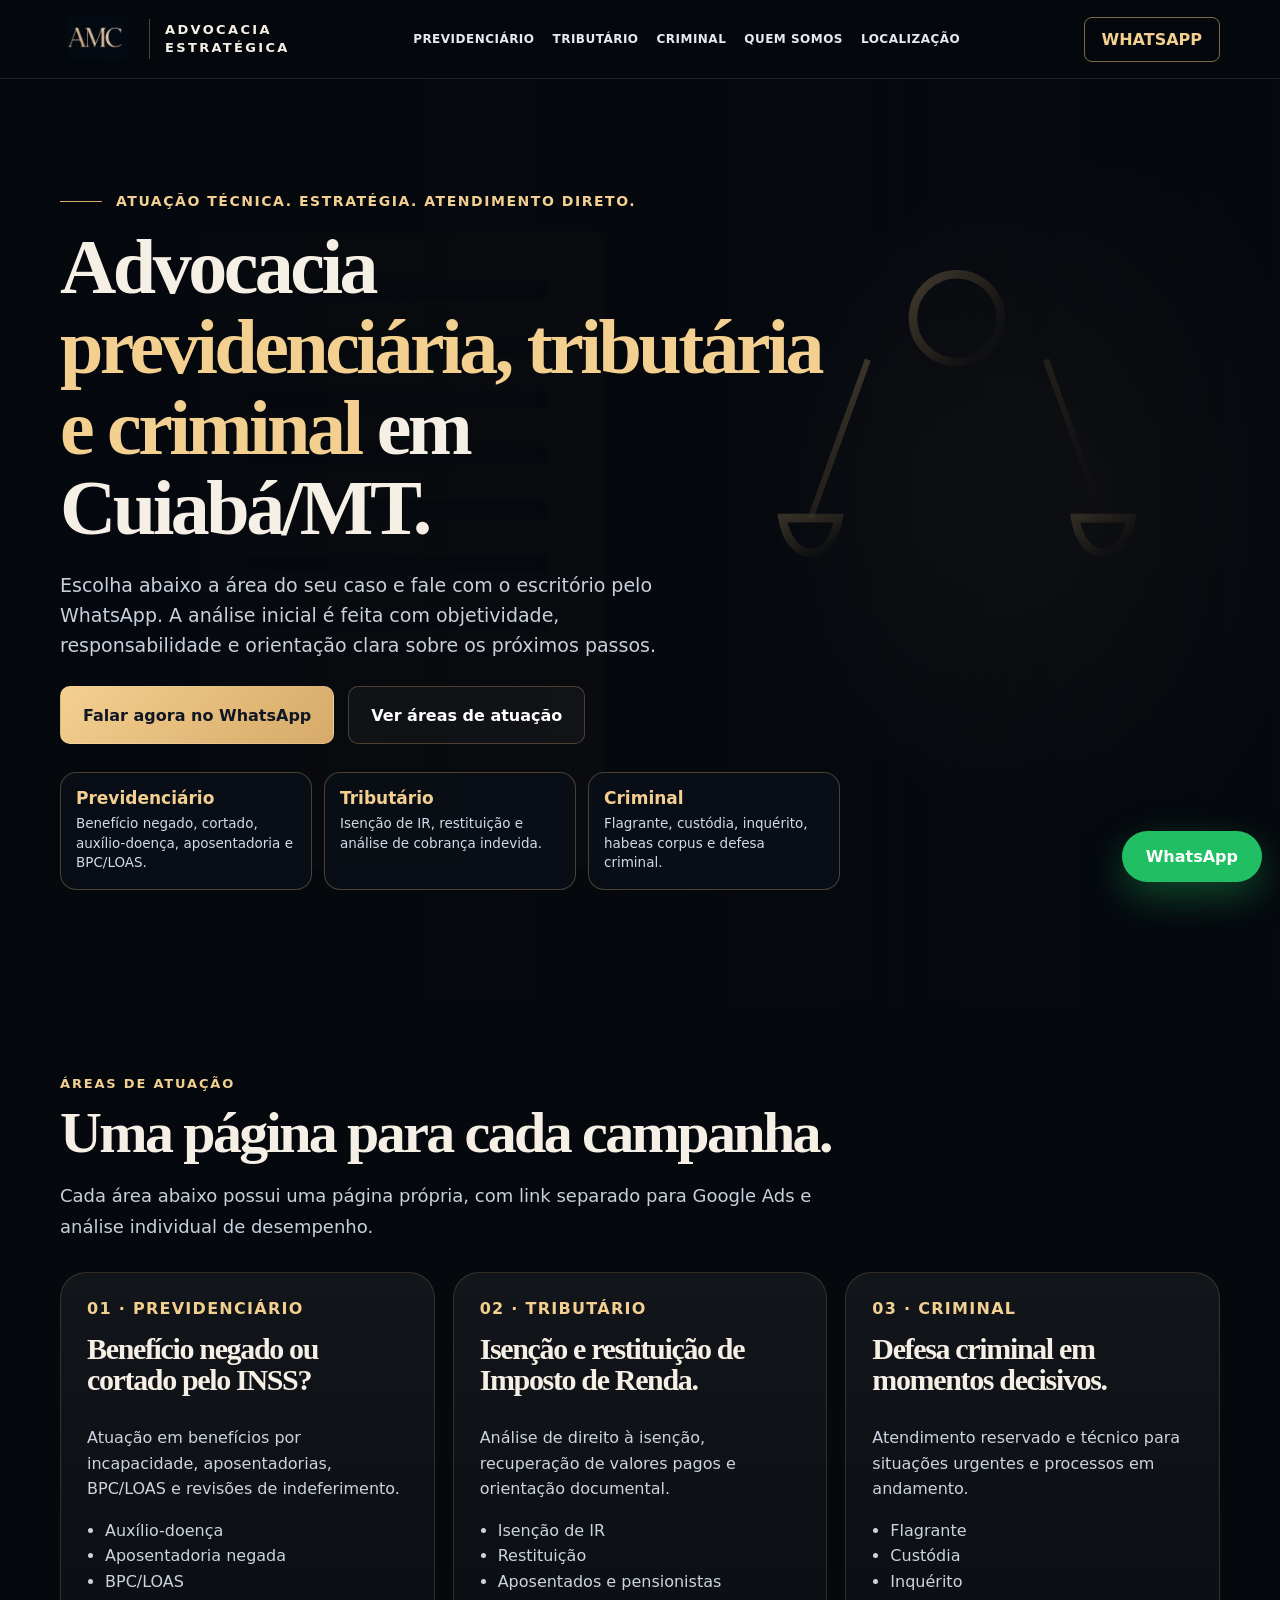
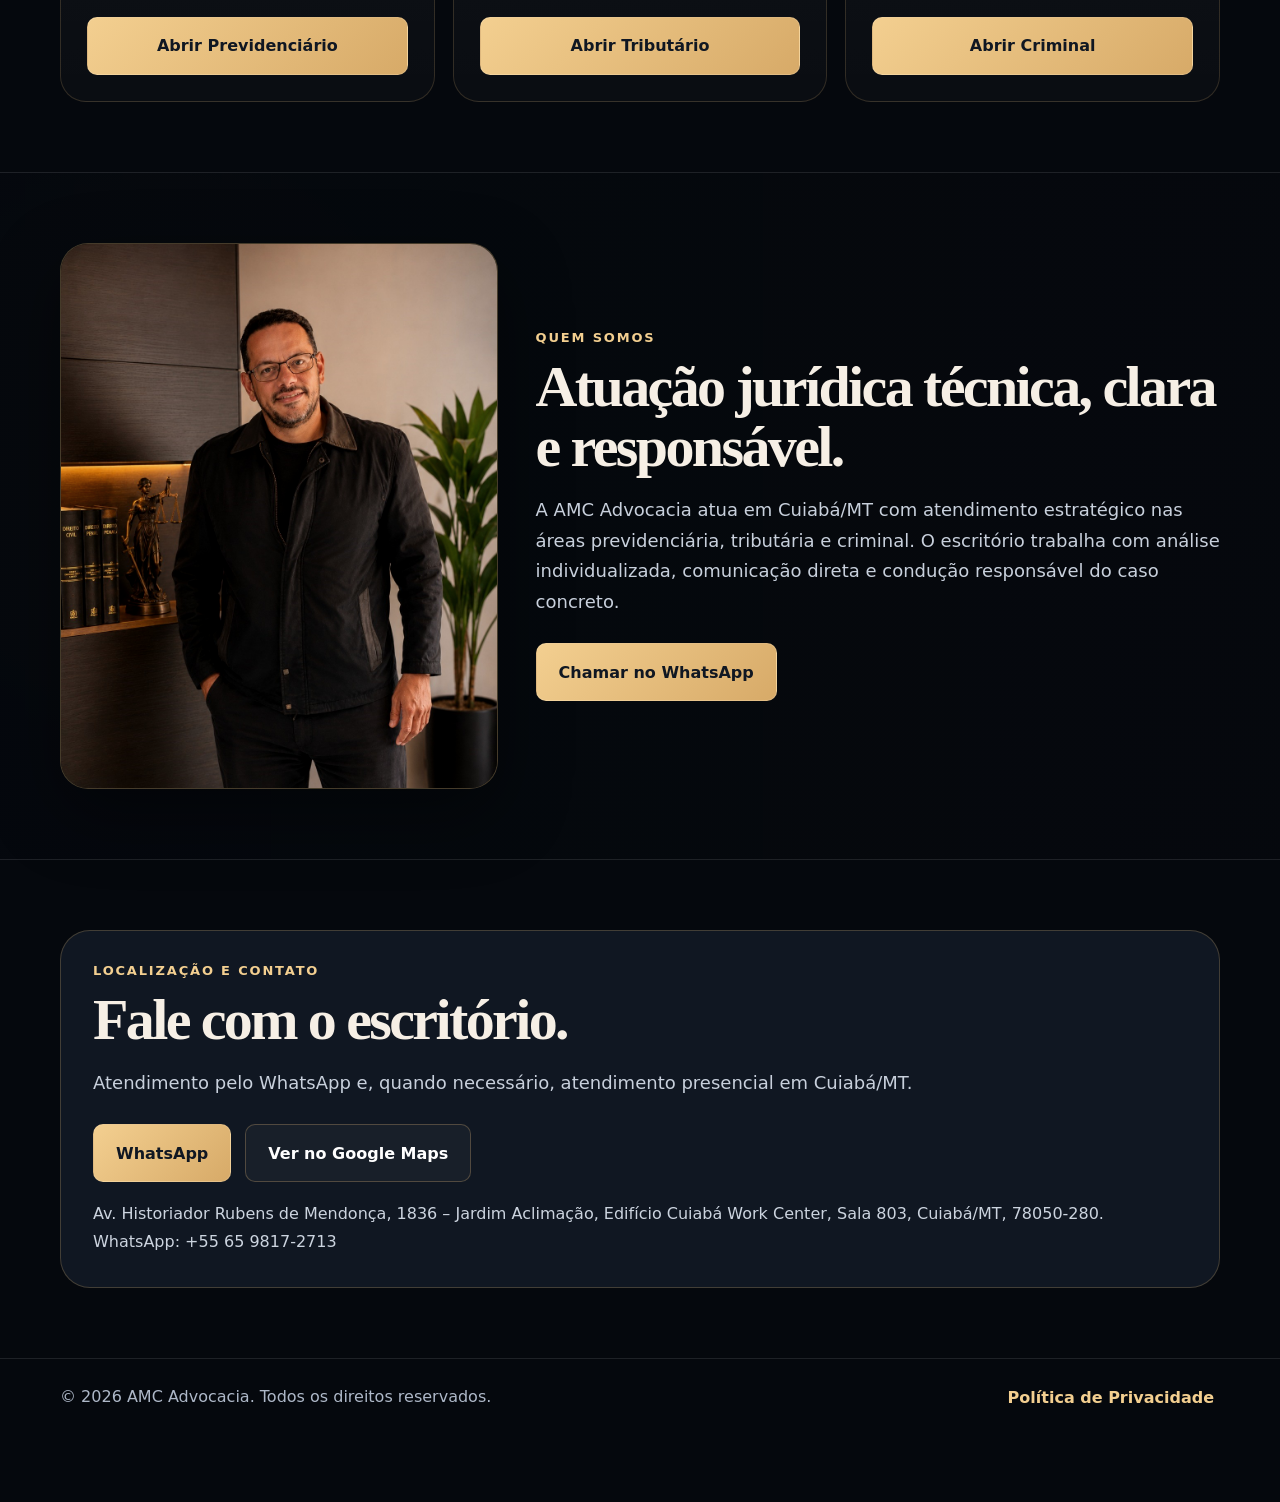
==== commit 75ab4fed: "Add files via upload" ====
--- a/index.html
+++ b/index.html
@@ -33,7 +33,7 @@
   <div class="container">
     <div class="hero-content">
       <div class="kicker">Atuação técnica. Estratégia. Atendimento direto.</div>
-      <h1>Advocacia <span>previdenciária, tributária</span> e criminal em Cuiabá/MT.</h1>
+      <h1>Advocacia <span>previdenciária, tributária e criminal</span> em Cuiabá/MT.</h1>
       <p class="lead">Escolha abaixo a área do seu caso e fale com o escritório pelo WhatsApp. A análise inicial é feita com objetividade, responsabilidade e orientação clara sobre os próximos passos.</p>
       <div class="actions">
         <a class="btn primary" href="https://wa.me/556598172713?text=Ol%C3%A1%2C%20vim%20pelo%20site%20da%20AMC%20Advocacia%20e%20preciso%20de%20orienta%C3%A7%C3%A3o." target="_blank">Falar agora no WhatsApp</a>
--- a/style.css
+++ b/style.css
@@ -0,0 +1,204 @@
+
+:root {
+  --bg:#05080d;
+  --panel:#0b1119;
+  --panel2:#111823;
+  --line:rgba(224,184,118,.25);
+  --line2:rgba(255,255,255,.10);
+  --text:#f6efe5;
+  --muted:#c8d0dc;
+  --gold:#d7aa68;
+  --gold2:#f3cf90;
+  --green:#20bf63;
+  --max:1160px;
+}
+*{box-sizing:border-box}
+html{scroll-behavior:smooth}
+body{
+  margin:0;
+  color:var(--text);
+  background:#05080d;
+  font-family:Inter, system-ui, -apple-system, BlinkMacSystemFont, "Segoe UI", sans-serif;
+}
+a{color:inherit;text-decoration:none}
+.container{width:min(var(--max),calc(100% - 34px));margin:auto}
+.header{
+  position:sticky;
+  top:0;
+  z-index:60;
+  background:rgba(5,8,13,.96);
+  border-bottom:1px solid var(--line2);
+  backdrop-filter:blur(14px);
+}
+.nav{
+  min-height:78px;
+  display:flex;
+  align-items:center;
+  justify-content:space-between;
+  gap:20px;
+}
+.brand{display:flex;align-items:center;gap:15px;min-width:max-content}
+.logo{
+  width:74px;
+  height:44px;
+  object-fit:contain;
+}
+.brand-fallback{
+  font-family:Georgia,"Times New Roman",serif;
+  font-size:44px;
+  line-height:1;
+  letter-spacing:-.06em;
+  color:var(--gold2);
+}
+.divider{width:1px;height:40px;background:rgba(224,184,118,.35)}
+.brand-text{
+  text-transform:uppercase;
+  font-weight:900;
+  letter-spacing:.18em;
+  line-height:1.35;
+  font-size:13px;
+}
+.menu{display:flex;align-items:center;gap:18px;font-size:12px;font-weight:900;text-transform:uppercase;letter-spacing:.04em;color:#e8eaf0}
+.menu a:hover{color:var(--gold2)}
+.header-cta{
+  border:1px solid rgba(224,184,118,.55);
+  color:var(--gold2);
+  padding:12px 17px;
+  border-radius:8px;
+  font-weight:900;
+  text-transform:uppercase;
+  white-space:nowrap;
+}
+.hero{
+  position:relative;
+  overflow:hidden;
+  min-height:calc(100svh - 78px);
+  display:flex;
+  align-items:center;
+  background:
+    linear-gradient(90deg,rgba(5,8,13,.98) 0%,rgba(5,8,13,.91) 44%,rgba(5,8,13,.64) 70%,rgba(5,8,13,.92) 100%),
+    url('hero-bg.svg') right center/contain no-repeat,
+    radial-gradient(circle at 85% 45%,rgba(215,170,104,.18),transparent 28%),
+    #070b12;
+}
+.hero-content{position:relative;z-index:1;max-width:780px;padding:44px 0 46px}
+.kicker{
+  display:flex;
+  align-items:center;
+  gap:14px;
+  color:var(--gold2);
+  font-weight:900;
+  text-transform:uppercase;
+  letter-spacing:.11em;
+  font-size:14px;
+  margin-bottom:18px;
+}
+.kicker:before{content:"";width:42px;height:1px;background:var(--gold);display:block}
+h1,h2,h3{font-family:Georgia,"Times New Roman",serif;margin:0;line-height:1.03;letter-spacing:-.045em}
+h1{font-size:clamp(45px,6.7vw,78px);max-width:780px}
+h1 span{color:var(--gold2)}
+.lead{margin:22px 0 0;max-width:655px;color:var(--muted);font-size:19px;line-height:1.58}
+.actions{display:flex;gap:14px;flex-wrap:wrap;margin-top:26px}
+.btn{
+  min-height:58px;
+  padding:16px 22px;
+  border-radius:10px;
+  display:inline-flex;
+  align-items:center;
+  justify-content:center;
+  gap:10px;
+  font-weight:900;
+  border:1px solid rgba(255,255,255,.13);
+  transition:.18s ease;
+}
+.btn:hover{transform:translateY(-2px);filter:brightness(1.04)}
+.primary{background:linear-gradient(135deg,var(--gold2),var(--gold));color:#101722}
+.dark{background:rgba(255,255,255,.035);color:#fff;border-color:rgba(224,184,118,.28)}
+.area-grid{
+  display:grid;
+  grid-template-columns:repeat(3,1fr);
+  gap:12px;
+  margin-top:28px;
+  max-width:840px;
+}
+.area-pill{
+  border:1px solid rgba(224,184,118,.30);
+  background:rgba(10,16,24,.80);
+  border-radius:16px;
+  padding:15px;
+  min-height:118px;
+}
+.area-pill strong{display:block;color:var(--gold2);font-size:17px;margin-bottom:6px}
+.area-pill p{margin:0;color:#d4dae4;line-height:1.42;font-size:13.5px}
+section{padding:70px 0}
+.section-head{max-width:800px;margin-bottom:30px}
+.eyebrow{color:var(--gold2);font-weight:900;text-transform:uppercase;letter-spacing:.14em;font-size:13px;margin-bottom:12px}
+h2{font-size:clamp(34px,5vw,58px)}
+.section-head p,.text{color:var(--muted);font-size:18px;line-height:1.7}
+.cards{display:grid;grid-template-columns:repeat(3,1fr);gap:18px}
+.card{
+  border:1px solid rgba(224,184,118,.18);
+  background:linear-gradient(180deg,rgba(255,255,255,.055),rgba(255,255,255,.025));
+  border-radius:26px;
+  padding:26px;
+  min-height:420px;
+  display:flex;
+  flex-direction:column;
+}
+.card .tag{color:var(--gold2);font-weight:900;letter-spacing:.08em;margin-bottom:16px}
+.card h3{font-size:30px;margin-bottom:13px}
+.card p,.card li{color:#ccd4df;line-height:1.6}
+.card ul{padding-left:18px;margin:0 0 22px}
+.card .btn{margin-top:auto;width:100%}
+.about{
+  border-top:1px solid var(--line2);
+  border-bottom:1px solid var(--line2);
+  background:linear-gradient(90deg,rgba(5,8,13,.96),rgba(5,8,13,.86)),radial-gradient(circle at 10% 40%,rgba(215,170,104,.12),transparent 28%);
+}
+.about-grid{display:grid;grid-template-columns:.78fr 1.22fr;gap:38px;align-items:center}
+.photo{border-radius:28px;overflow:hidden;border:1px solid rgba(224,184,118,.25);background:#111;box-shadow:0 24px 70px rgba(0,0,0,.42)}
+.photo img{display:block;width:100%;aspect-ratio:4/5;object-fit:cover;object-position:center 22%;filter:brightness(.96) contrast(1.04) saturate(.94)}
+.contact-card{border:1px solid rgba(224,184,118,.24);border-radius:30px;background:#101722;padding:32px}
+address{font-style:normal;color:#ccd4df;line-height:1.7;margin-top:18px}
+.footer{border-top:1px solid var(--line2);padding:28px 0 94px;color:#aeb8c8}
+.footer-row{display:flex;justify-content:space-between;gap:18px;flex-wrap:wrap}
+.privacy{border:0;background:none;color:var(--gold2);font:inherit;font-weight:800;cursor:pointer}
+.float{position:fixed;right:18px;bottom:18px;z-index:80}
+.float a{display:block;background:var(--green);color:#fff;border-radius:999px;padding:16px 24px;font-weight:900;box-shadow:0 14px 38px rgba(32,191,99,.34)}
+.modal{display:none;position:fixed;inset:0;z-index:100;background:rgba(0,0,0,.72);padding:20px;align-items:center;justify-content:center}
+.modal.open{display:flex}
+.modal-box{width:min(760px,100%);max-height:86vh;overflow:auto;background:#101722;border:1px solid rgba(224,184,118,.26);border-radius:26px;padding:30px}
+.modal-head{display:flex;justify-content:space-between;gap:16px;align-items:flex-start}
+.modal-box p{color:#ccd4df;line-height:1.7}
+.close{border:1px solid rgba(255,255,255,.18);background:rgba(255,255,255,.06);color:#fff;border-radius:999px;padding:9px 14px;cursor:pointer}
+
+@media(max-width:980px){
+  .menu{display:none}
+  .header-cta{display:none}
+  .cards,.about-grid{grid-template-columns:1fr}
+  .hero{background:linear-gradient(180deg,rgba(5,8,13,.96),rgba(5,8,13,.87)),url('hero-bg.svg') right bottom/88% no-repeat,#070b12}
+}
+@media(max-width:640px){
+  .container{width:calc(100% - 28px)}
+  .nav{min-height:70px}
+  .logo{width:62px;height:38px}
+  .brand-fallback{font-size:36px}
+  .divider{height:35px}
+  .brand-text{font-size:11px;letter-spacing:.14em}
+  .hero{min-height:auto;align-items:flex-start}
+  .hero-content{padding:28px 0 34px}
+  .kicker{font-size:12px;line-height:1.45;margin-bottom:15px;letter-spacing:.09em}
+  .kicker:before{width:28px}
+  h1{font-size:41px}
+  .lead{font-size:17px;line-height:1.55;margin-top:18px}
+  .actions{margin-top:22px}
+  .actions .btn{width:100%}
+  .area-grid{grid-template-columns:1fr;gap:10px;margin-top:22px}
+  .area-pill{min-height:auto;padding:14px}
+  section{padding:52px 0}
+  .card{min-height:auto;padding:23px}
+  .photo img{aspect-ratio:1/1.08;object-position:center 18%}
+  .float{left:14px;right:14px;bottom:14px}
+  .float a{text-align:center;width:100%;padding:15px 18px}
+  .footer{padding-bottom:86px}
+}
